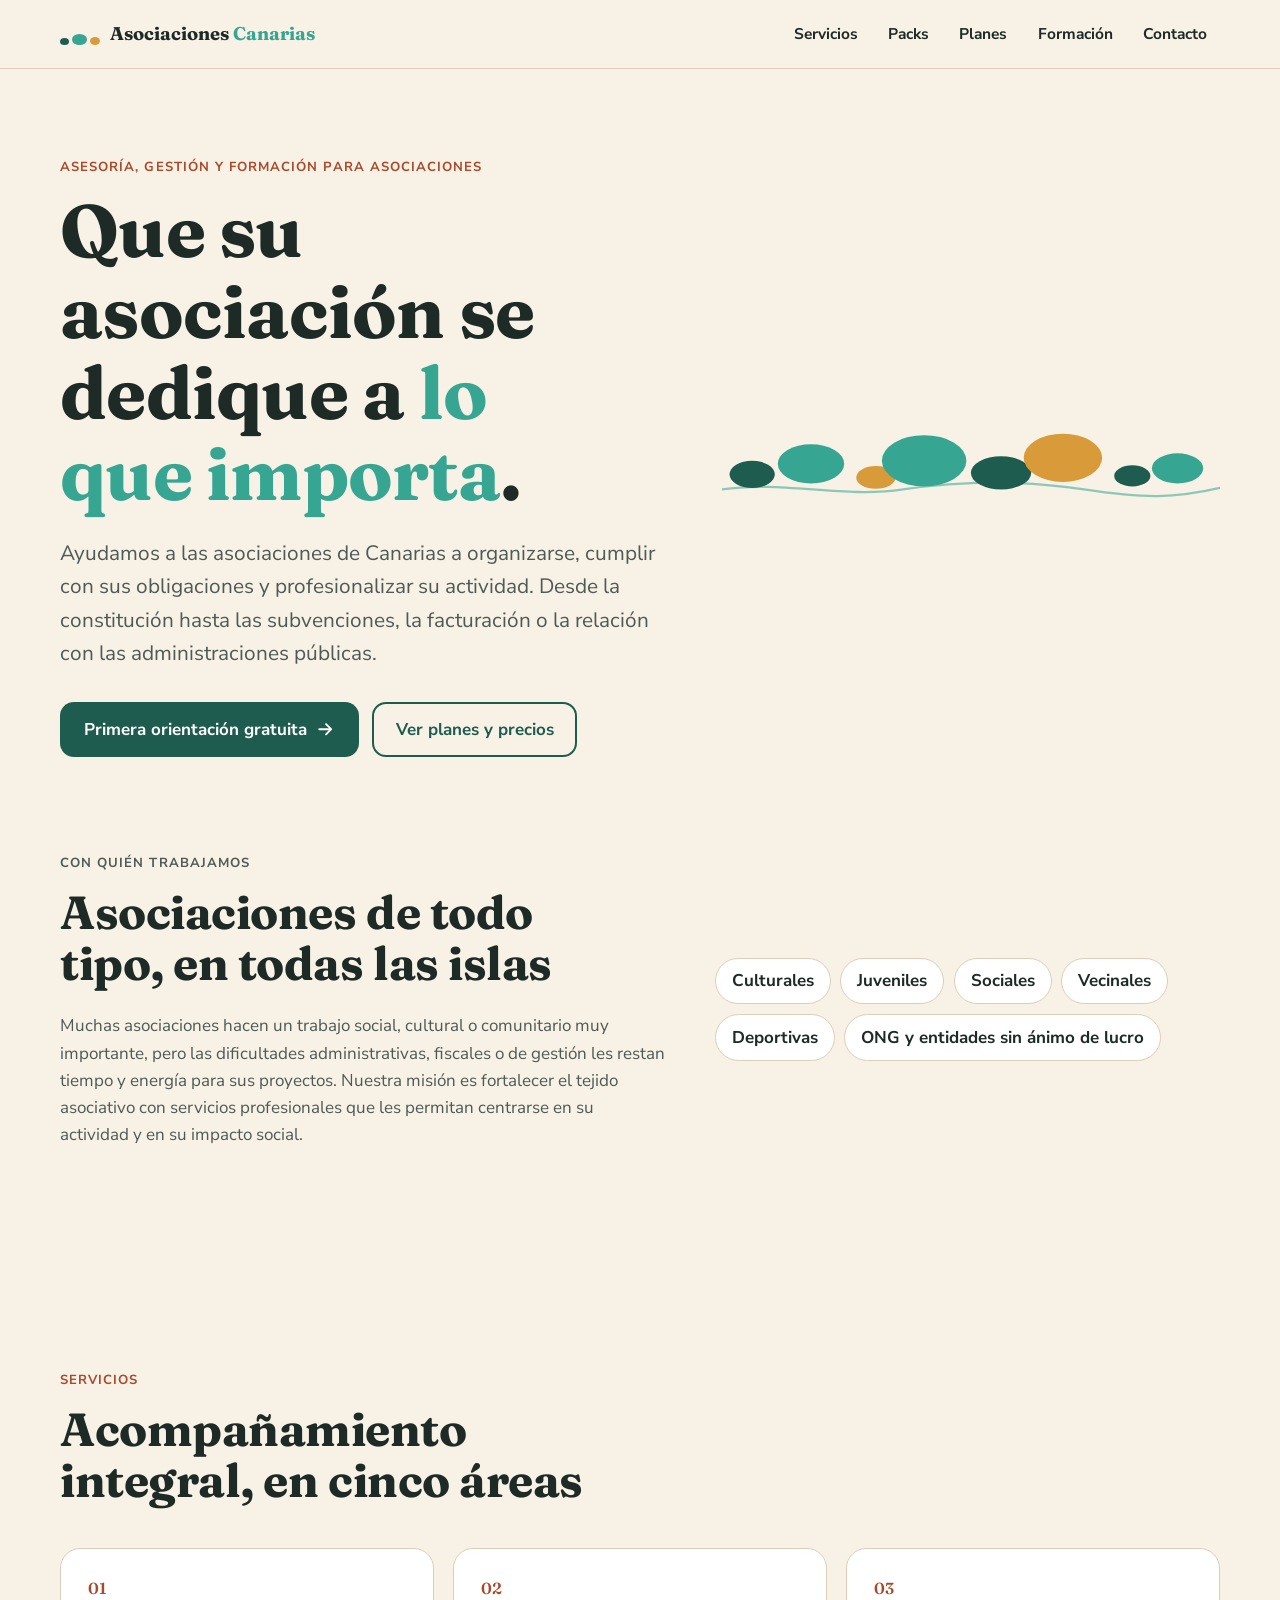
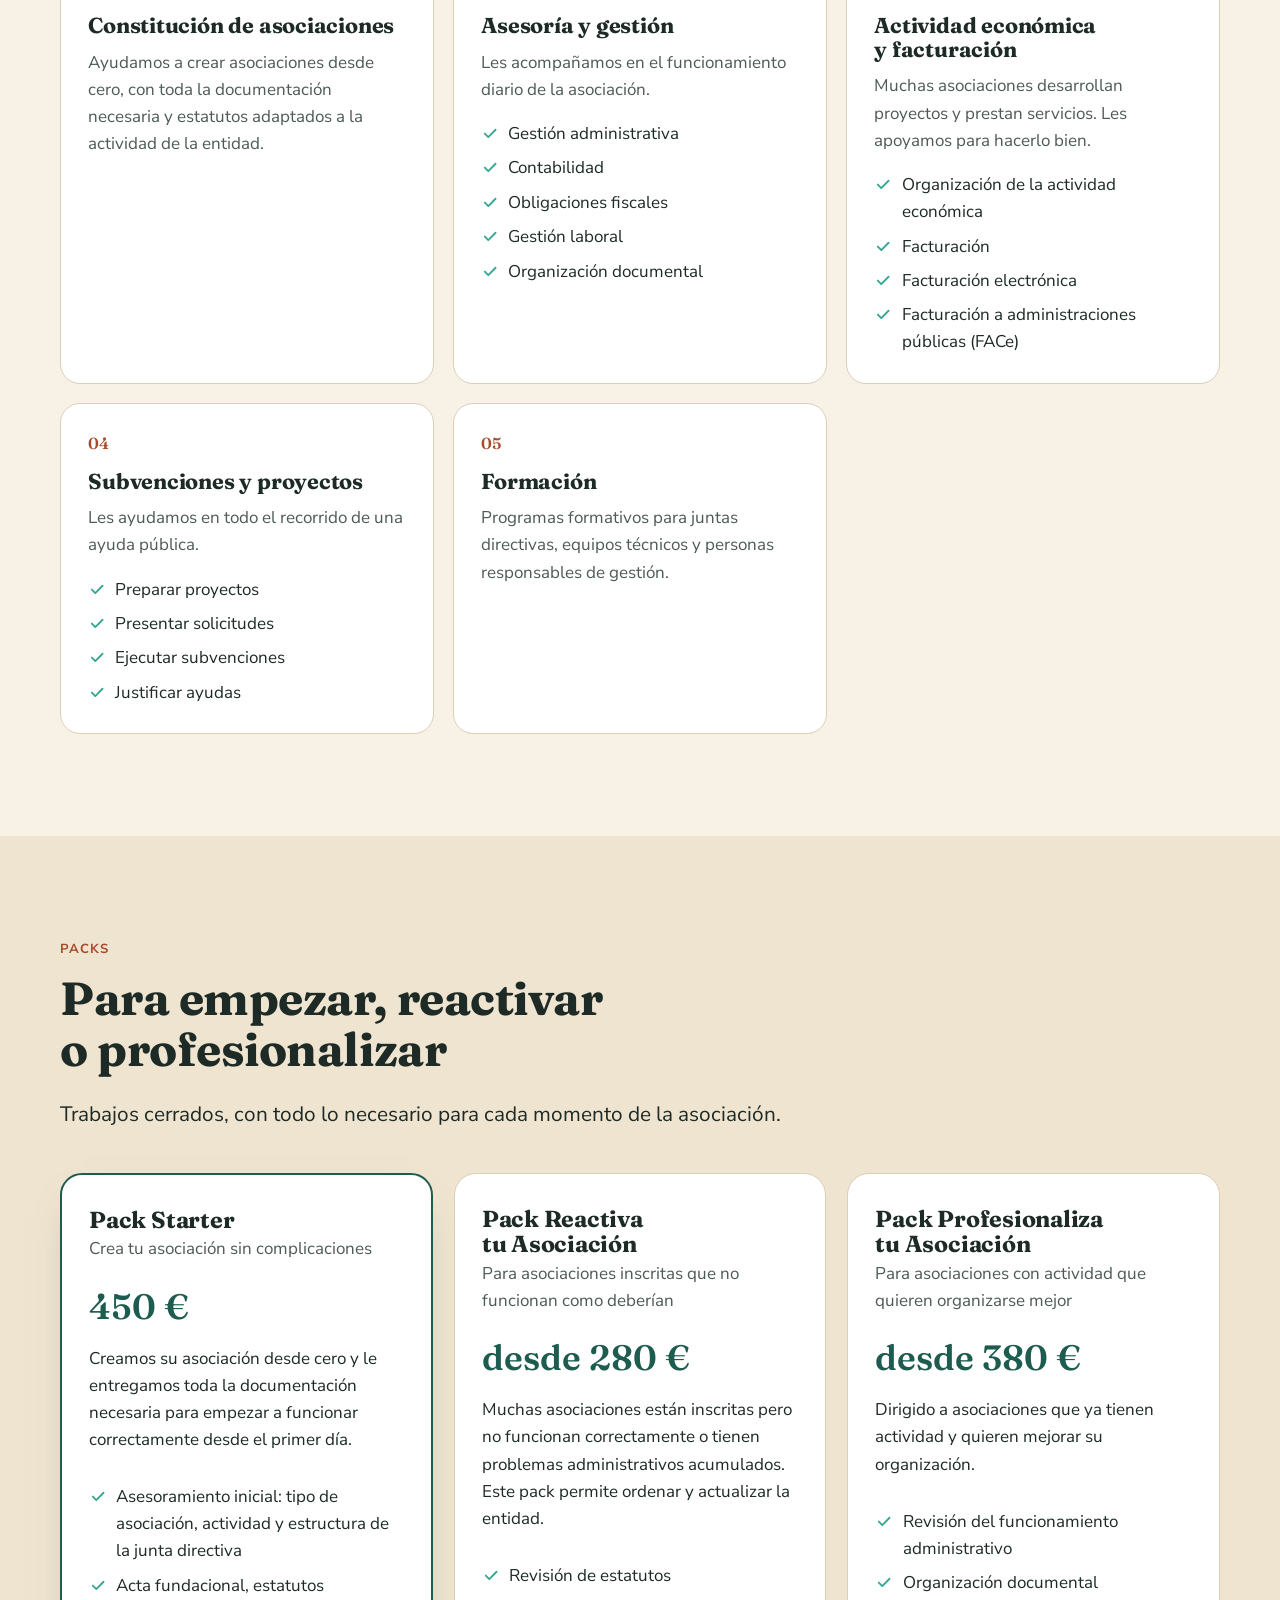
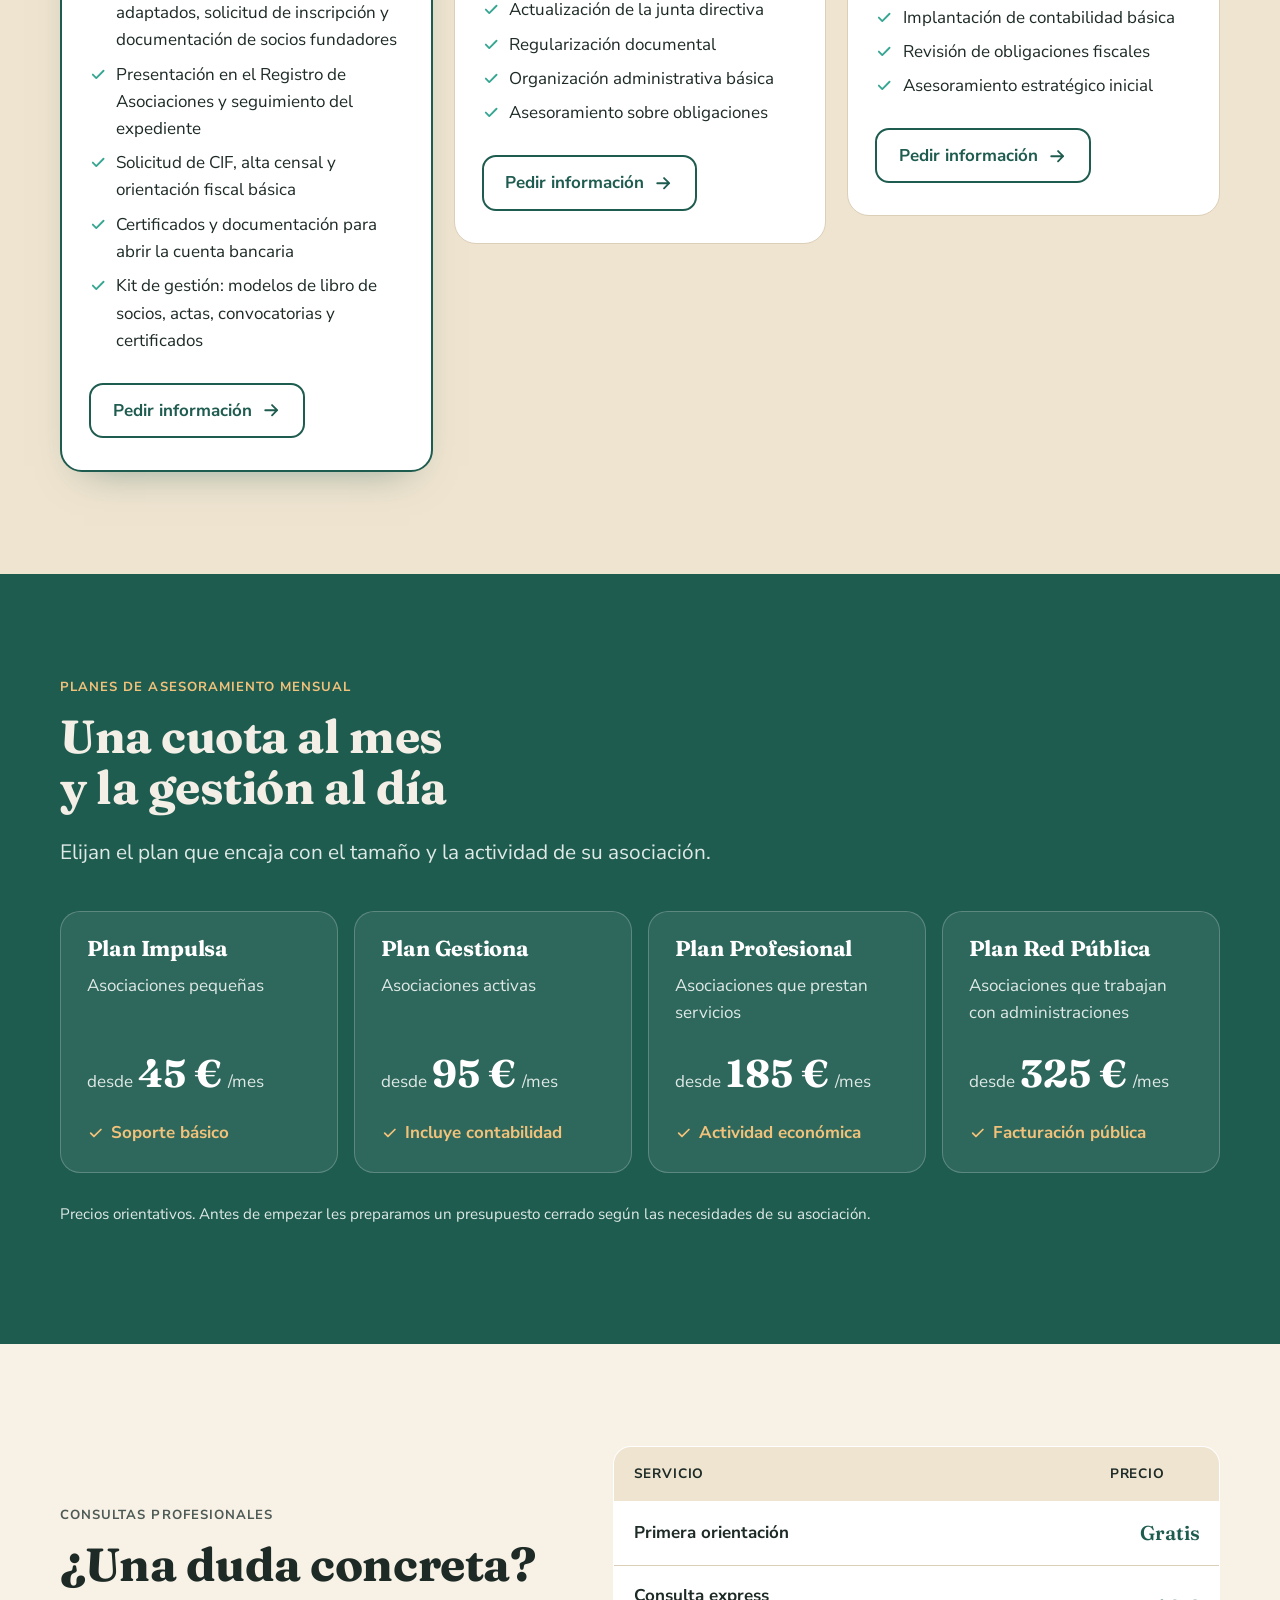
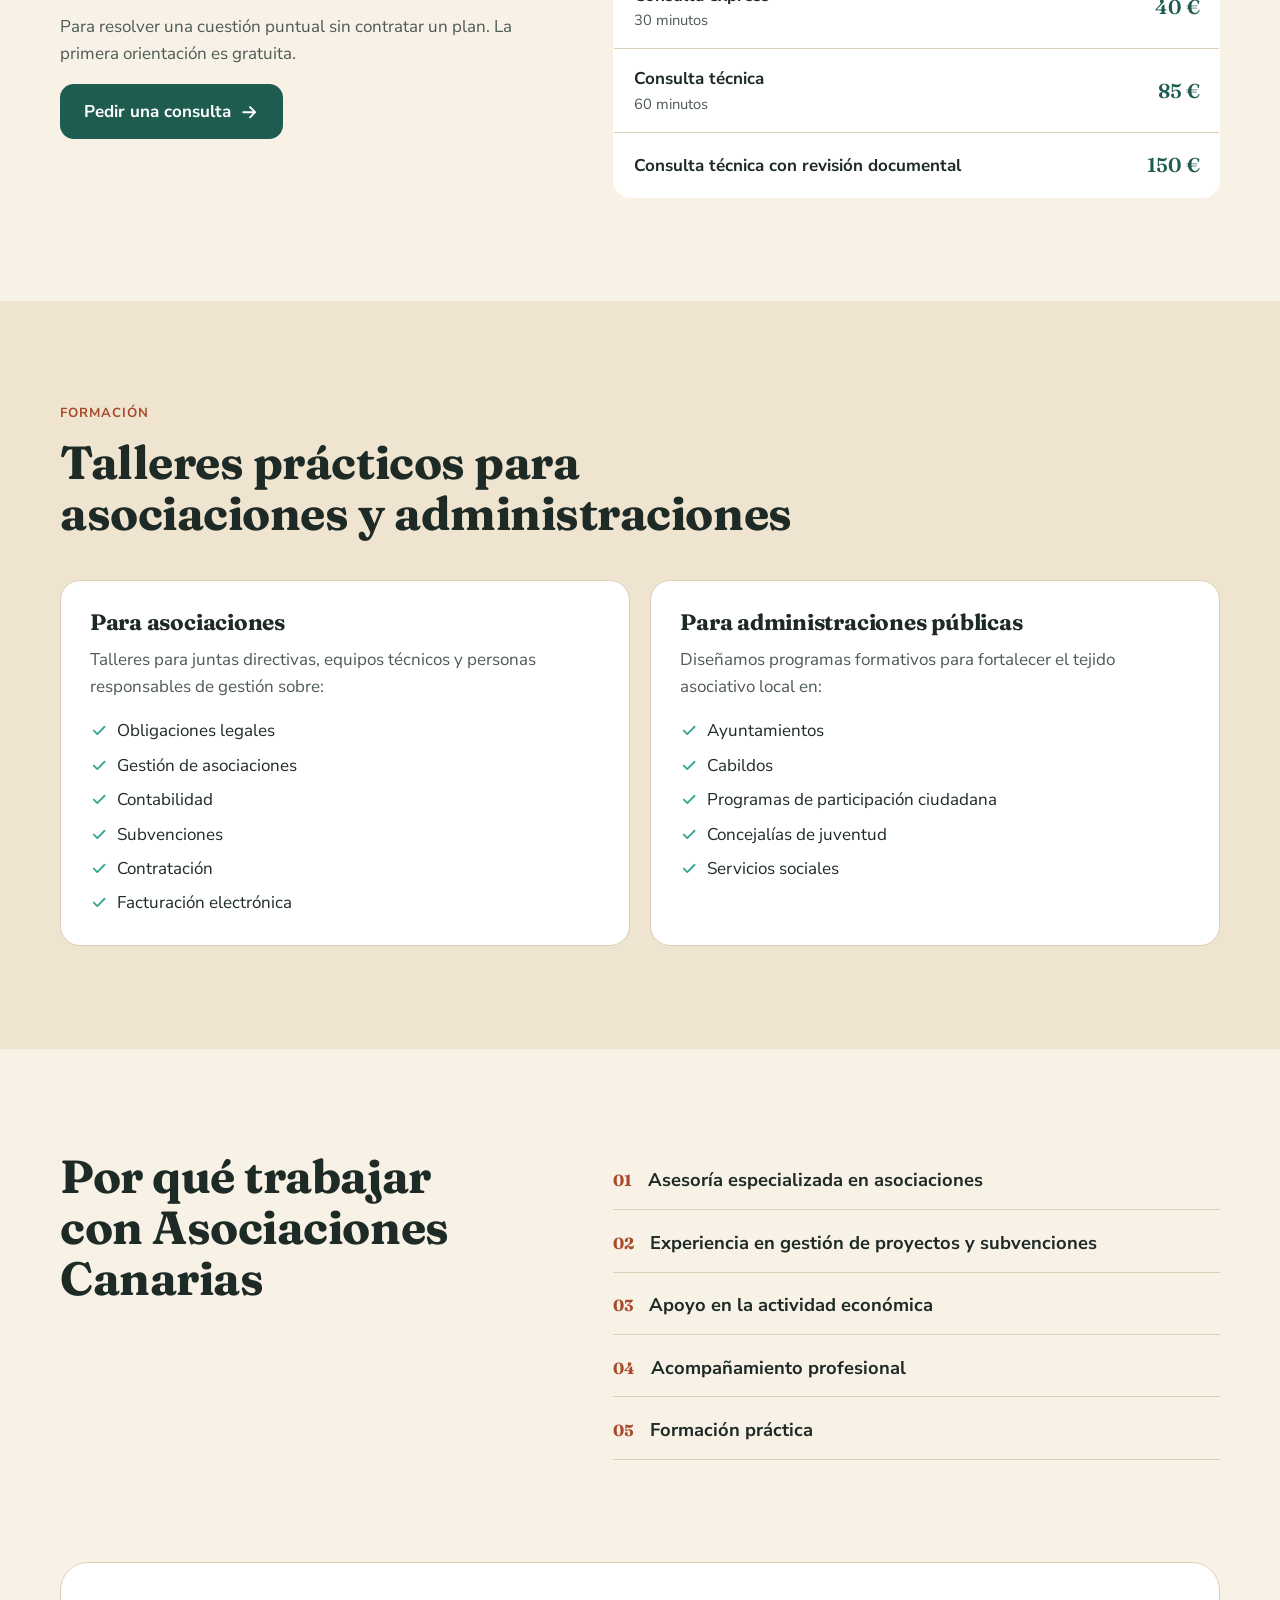
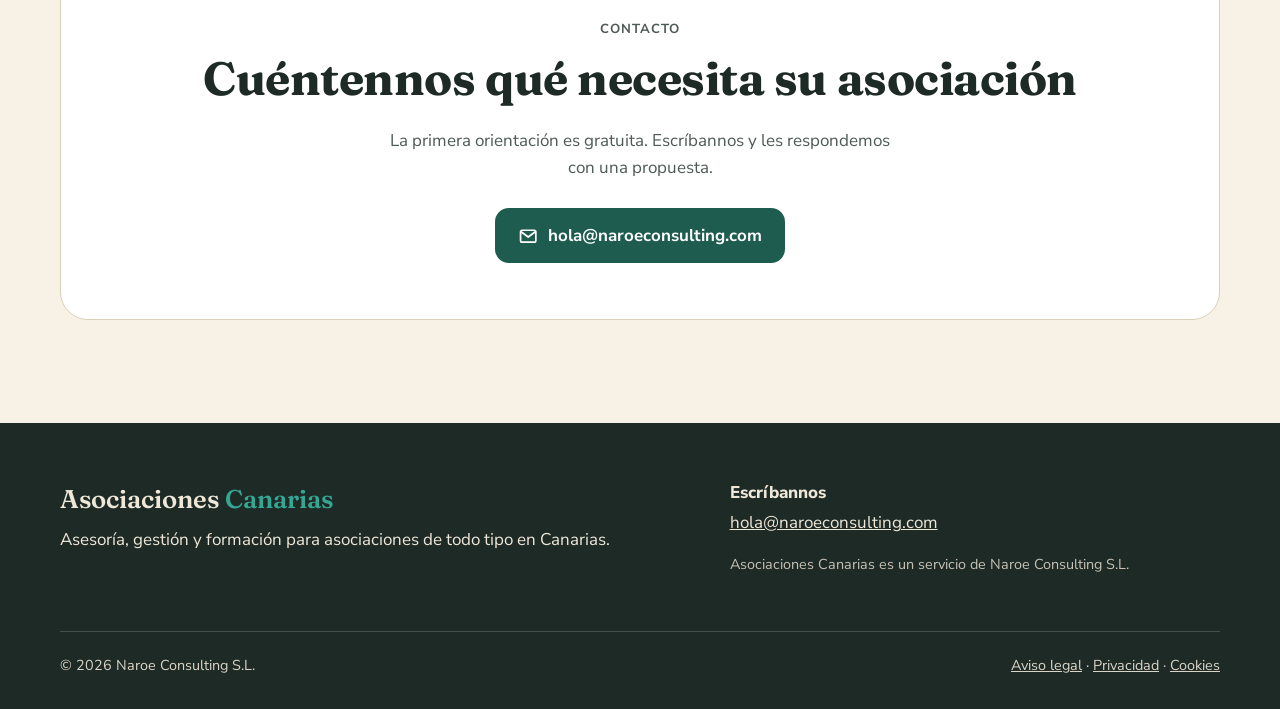
==== index.html @ fe773402 "Web nueva: asociacionescanarias.com Co-Authored-By: Claude Opus 5.5 <noreply@anthropic.com> Claude-S" ====
<!doctype html>
<html lang="es" class="sin-js">
<head>
<meta charset="utf-8">
<meta name="viewport" content="width=device-width, initial-scale=1">
<title>Asociaciones Canarias · Asesoría, gestión y formación para asociaciones</title>
<meta name="description" content="Asesoría, gestión y formación para asociaciones de Canarias: constitución, contabilidad, subvenciones, facturación y planes mensuales. Primera orientación gratuita.">
<link rel="canonical" href="https://asociacionescanarias.com/">
<meta name="theme-color" content="#1f5c50">
<meta property="og:type" content="website">
<meta property="og:site_name" content="Asociaciones Canarias">
<meta property="og:locale" content="es_ES">
<meta property="og:title" content="Asociaciones Canarias · Asesoría, gestión y formación para asociaciones">
<meta property="og:description" content="Asesoría, gestión y formación para asociaciones de Canarias: constitución, contabilidad, subvenciones, facturación y planes mensuales. Primera orientación gratuita.">
<meta property="og:url" content="https://asociacionescanarias.com/">
<meta property="og:image" content="https://asociacionescanarias.com/img/og.png">
<meta name="twitter:card" content="summary_large_image">
<link rel="icon" href="/favicon.svg" type="image/svg+xml">
<link rel="icon" href="/favicon.png" type="image/png">
<link rel="apple-touch-icon" href="/apple-touch-icon.png">
<link rel="manifest" href="/site.webmanifest">
<link rel="preload" href="/fonts/fraunces-latin-700-normal.woff2" as="font" type="font/woff2" crossorigin>
<link rel="preload" href="/fonts/nunito-sans-latin-400-normal.woff2" as="font" type="font/woff2" crossorigin>
<link rel="stylesheet" href="/css/estilos.css">
</head>
<body>
<a class="saltar" href="#contenido">Saltar al contenido</a>
<header class="nav">
  <div class="contenedor nav-fila">
    <a class="marca" href="/" aria-label="Asociaciones Canarias, ir al inicio"><span class="logo-islas" aria-hidden="true"><i></i><i></i><i></i></span><span>Asociaciones <em>Canarias</em></span></a>
    <button class="boton-menu" type="button" aria-controls="menu" aria-expanded="false"><span class="visualmente-oculto">Abrir menú</span><svg viewBox="0 0 24 24" fill="none" stroke="currentColor" stroke-width="2.2" stroke-linecap="round" aria-hidden="true"><path d="M4 7h16M4 12h16M4 17h16"/></svg></button>
    <ul class="menu" id="menu"><li><a href="/#servicios">Servicios</a></li><li><a href="/#packs">Packs</a></li><li><a href="/#planes">Planes</a></li><li><a href="/#formacion">Formación</a></li><li><a href="/#contacto">Contacto</a></li></ul>
  </div>
</header>
<main id="contenido">
<section class="portada">
  <div class="contenedor portada-grid">
    <div class="portada-texto">
      <p class="antetitulo">Asesoría, gestión y formación para asociaciones</p>
      <h1>Que su asociación se dedique a <em>lo que importa</em>.</h1>
      <p class="entradilla">Ayudamos a las asociaciones de Canarias a organizarse, cumplir con sus obligaciones y profesionalizar su actividad. Desde la constitución hasta las subvenciones, la facturación o la relación con las administraciones públicas.</p>
      <div class="botones">
        <a class="boton boton-principal" href="mailto:hola@naroeconsulting.com?subject=Primera%20orientaci%C3%B3n%20gratuita">Primera orientación gratuita <svg viewBox="0 0 24 24" fill="none" stroke="currentColor" stroke-width="2.2" stroke-linecap="round" stroke-linejoin="round" aria-hidden="true"><path d="M5 12h14M13 6l6 6-6 6"/></svg></a>
        <a class="boton boton-linea" href="#planes">Ver planes y precios</a>
      </div>
    </div>
    <div class="portada-arte" aria-hidden="true"><svg class="islas" viewBox="0 0 660 130" aria-hidden="true" focusable="false">
<path class="mar" d="M0 108 C 80 96, 160 120, 240 108 S 400 96, 480 108 S 600 120, 660 106"/>
<g class="tierra"><ellipse cx="40" cy="88" rx="30" ry="18"/><ellipse cx="118" cy="74" rx="44" ry="26"/><ellipse cx="204" cy="92" rx="26" ry="15"/><ellipse cx="268" cy="70" rx="56" ry="34"/><ellipse cx="370" cy="86" rx="40" ry="22"/><ellipse cx="452" cy="66" rx="52" ry="32"/><ellipse cx="544" cy="90" rx="24" ry="14"/><ellipse cx="604" cy="80" rx="34" ry="20"/></g></svg></div>
  </div>
</section>

<section class="seccion seccion-tipos" aria-labelledby="t-tipos">
  <div class="contenedor tipos-grid">
    <div><p class="antetitulo">Con quién trabajamos</p><h2 id="t-tipos">Asociaciones de todo tipo, en todas las islas</h2>
    <p>Muchas asociaciones hacen un trabajo social, cultural o comunitario muy importante, pero las dificultades administrativas, fiscales o de gestión les restan tiempo y energía para sus proyectos. Nuestra misión es fortalecer el tejido asociativo con servicios profesionales que les permitan centrarse en su actividad y en su impacto social.</p></div>
    <ul class="tipos"><li>Culturales</li><li>Juveniles</li><li>Sociales</li><li>Vecinales</li><li>Deportivas</li><li>ONG y entidades sin ánimo de lucro</li></ul>
  </div>
</section>

<section class="seccion" id="servicios" aria-labelledby="t-servicios">
  <div class="contenedor">
    <div class="cabecera-seccion"><p class="antetitulo">Servicios</p><h2 id="t-servicios">Acompañamiento integral, en cinco áreas</h2></div>
    <div class="areas"><article class="area aparece">
      <span class="area-num" aria-hidden="true">01</span>
      <h3>Constitución de asociaciones</h3><p>Ayudamos a crear asociaciones desde cero, con toda la documentación necesaria y estatutos adaptados a la actividad de la entidad.</p>
    </article><article class="area aparece">
      <span class="area-num" aria-hidden="true">02</span>
      <h3>Asesoría y gestión</h3><p>Les acompañamos en el funcionamiento diario de la asociación.</p><ul class="lista-check"><li><svg viewBox="0 0 24 24" fill="none" stroke="currentColor" stroke-width="2.4" stroke-linecap="round" stroke-linejoin="round" aria-hidden="true"><path d="m5 12.5 4.5 4.5L19 7.5"/></svg><span>Gestión administrativa</span></li><li><svg viewBox="0 0 24 24" fill="none" stroke="currentColor" stroke-width="2.4" stroke-linecap="round" stroke-linejoin="round" aria-hidden="true"><path d="m5 12.5 4.5 4.5L19 7.5"/></svg><span>Contabilidad</span></li><li><svg viewBox="0 0 24 24" fill="none" stroke="currentColor" stroke-width="2.4" stroke-linecap="round" stroke-linejoin="round" aria-hidden="true"><path d="m5 12.5 4.5 4.5L19 7.5"/></svg><span>Obligaciones fiscales</span></li><li><svg viewBox="0 0 24 24" fill="none" stroke="currentColor" stroke-width="2.4" stroke-linecap="round" stroke-linejoin="round" aria-hidden="true"><path d="m5 12.5 4.5 4.5L19 7.5"/></svg><span>Gestión laboral</span></li><li><svg viewBox="0 0 24 24" fill="none" stroke="currentColor" stroke-width="2.4" stroke-linecap="round" stroke-linejoin="round" aria-hidden="true"><path d="m5 12.5 4.5 4.5L19 7.5"/></svg><span>Organización documental</span></li></ul>
    </article><article class="area aparece">
      <span class="area-num" aria-hidden="true">03</span>
      <h3>Actividad económica y facturación</h3><p>Muchas asociaciones desarrollan proyectos y prestan servicios. Les apoyamos para hacerlo bien.</p><ul class="lista-check"><li><svg viewBox="0 0 24 24" fill="none" stroke="currentColor" stroke-width="2.4" stroke-linecap="round" stroke-linejoin="round" aria-hidden="true"><path d="m5 12.5 4.5 4.5L19 7.5"/></svg><span>Organización de la actividad económica</span></li><li><svg viewBox="0 0 24 24" fill="none" stroke="currentColor" stroke-width="2.4" stroke-linecap="round" stroke-linejoin="round" aria-hidden="true"><path d="m5 12.5 4.5 4.5L19 7.5"/></svg><span>Facturación</span></li><li><svg viewBox="0 0 24 24" fill="none" stroke="currentColor" stroke-width="2.4" stroke-linecap="round" stroke-linejoin="round" aria-hidden="true"><path d="m5 12.5 4.5 4.5L19 7.5"/></svg><span>Facturación electrónica</span></li><li><svg viewBox="0 0 24 24" fill="none" stroke="currentColor" stroke-width="2.4" stroke-linecap="round" stroke-linejoin="round" aria-hidden="true"><path d="m5 12.5 4.5 4.5L19 7.5"/></svg><span>Facturación a administraciones públicas (FACe)</span></li></ul>
    </article><article class="area aparece">
      <span class="area-num" aria-hidden="true">04</span>
      <h3>Subvenciones y proyectos</h3><p>Les ayudamos en todo el recorrido de una ayuda pública.</p><ul class="lista-check"><li><svg viewBox="0 0 24 24" fill="none" stroke="currentColor" stroke-width="2.4" stroke-linecap="round" stroke-linejoin="round" aria-hidden="true"><path d="m5 12.5 4.5 4.5L19 7.5"/></svg><span>Preparar proyectos</span></li><li><svg viewBox="0 0 24 24" fill="none" stroke="currentColor" stroke-width="2.4" stroke-linecap="round" stroke-linejoin="round" aria-hidden="true"><path d="m5 12.5 4.5 4.5L19 7.5"/></svg><span>Presentar solicitudes</span></li><li><svg viewBox="0 0 24 24" fill="none" stroke="currentColor" stroke-width="2.4" stroke-linecap="round" stroke-linejoin="round" aria-hidden="true"><path d="m5 12.5 4.5 4.5L19 7.5"/></svg><span>Ejecutar subvenciones</span></li><li><svg viewBox="0 0 24 24" fill="none" stroke="currentColor" stroke-width="2.4" stroke-linecap="round" stroke-linejoin="round" aria-hidden="true"><path d="m5 12.5 4.5 4.5L19 7.5"/></svg><span>Justificar ayudas</span></li></ul>
    </article><article class="area aparece">
      <span class="area-num" aria-hidden="true">05</span>
      <h3>Formación</h3><p>Programas formativos para juntas directivas, equipos técnicos y personas responsables de gestión.</p>
    </article></div>
  </div>
</section>

<section class="seccion seccion-arena" id="packs" aria-labelledby="t-packs">
  <div class="contenedor">
    <div class="cabecera-seccion"><p class="antetitulo">Packs</p><h2 id="t-packs">Para empezar, reactivar o profesionalizar</h2>
    <p class="entradilla">Trabajos cerrados, con todo lo necesario para cada momento de la asociación.</p></div>
    <div class="packs"><article class="pack aparece pack-destacado">
      <header><h3>Pack Starter</h3><p class="pack-lema">Crea tu asociación sin complicaciones</p></header>
      <p class="precio">450 €</p>
      <p>Creamos su asociación desde cero y le entregamos toda la documentación necesaria para empezar a funcionar correctamente desde el primer día.</p>
      <ul class="lista-check"><li><svg viewBox="0 0 24 24" fill="none" stroke="currentColor" stroke-width="2.4" stroke-linecap="round" stroke-linejoin="round" aria-hidden="true"><path d="m5 12.5 4.5 4.5L19 7.5"/></svg><span>Asesoramiento inicial: tipo de asociación, actividad y estructura de la junta directiva</span></li><li><svg viewBox="0 0 24 24" fill="none" stroke="currentColor" stroke-width="2.4" stroke-linecap="round" stroke-linejoin="round" aria-hidden="true"><path d="m5 12.5 4.5 4.5L19 7.5"/></svg><span>Acta fundacional, estatutos adaptados, solicitud de inscripción y documentación de socios fundadores</span></li><li><svg viewBox="0 0 24 24" fill="none" stroke="currentColor" stroke-width="2.4" stroke-linecap="round" stroke-linejoin="round" aria-hidden="true"><path d="m5 12.5 4.5 4.5L19 7.5"/></svg><span>Presentación en el Registro de Asociaciones y seguimiento del expediente</span></li><li><svg viewBox="0 0 24 24" fill="none" stroke="currentColor" stroke-width="2.4" stroke-linecap="round" stroke-linejoin="round" aria-hidden="true"><path d="m5 12.5 4.5 4.5L19 7.5"/></svg><span>Solicitud de CIF, alta censal y orientación fiscal básica</span></li><li><svg viewBox="0 0 24 24" fill="none" stroke="currentColor" stroke-width="2.4" stroke-linecap="round" stroke-linejoin="round" aria-hidden="true"><path d="m5 12.5 4.5 4.5L19 7.5"/></svg><span>Certificados y documentación para abrir la cuenta bancaria</span></li><li><svg viewBox="0 0 24 24" fill="none" stroke="currentColor" stroke-width="2.4" stroke-linecap="round" stroke-linejoin="round" aria-hidden="true"><path d="m5 12.5 4.5 4.5L19 7.5"/></svg><span>Kit de gestión: modelos de libro de socios, actas, convocatorias y certificados</span></li></ul>
      <a class="boton boton-linea" href="mailto:hola@naroeconsulting.com?subject=Informaci%C3%B3n%20sobre%20el%20Pack%20Starter">Pedir información <svg viewBox="0 0 24 24" fill="none" stroke="currentColor" stroke-width="2.2" stroke-linecap="round" stroke-linejoin="round" aria-hidden="true"><path d="M5 12h14M13 6l6 6-6 6"/></svg></a>
    </article><article class="pack aparece">
      <header><h3>Pack Reactiva tu Asociación</h3><p class="pack-lema">Para asociaciones inscritas que no funcionan como deberían</p></header>
      <p class="precio">desde 280 €</p>
      <p>Muchas asociaciones están inscritas pero no funcionan correctamente o tienen problemas administrativos acumulados. Este pack permite ordenar y actualizar la entidad.</p>
      <ul class="lista-check"><li><svg viewBox="0 0 24 24" fill="none" stroke="currentColor" stroke-width="2.4" stroke-linecap="round" stroke-linejoin="round" aria-hidden="true"><path d="m5 12.5 4.5 4.5L19 7.5"/></svg><span>Revisión de estatutos</span></li><li><svg viewBox="0 0 24 24" fill="none" stroke="currentColor" stroke-width="2.4" stroke-linecap="round" stroke-linejoin="round" aria-hidden="true"><path d="m5 12.5 4.5 4.5L19 7.5"/></svg><span>Actualización de la junta directiva</span></li><li><svg viewBox="0 0 24 24" fill="none" stroke="currentColor" stroke-width="2.4" stroke-linecap="round" stroke-linejoin="round" aria-hidden="true"><path d="m5 12.5 4.5 4.5L19 7.5"/></svg><span>Regularización documental</span></li><li><svg viewBox="0 0 24 24" fill="none" stroke="currentColor" stroke-width="2.4" stroke-linecap="round" stroke-linejoin="round" aria-hidden="true"><path d="m5 12.5 4.5 4.5L19 7.5"/></svg><span>Organización administrativa básica</span></li><li><svg viewBox="0 0 24 24" fill="none" stroke="currentColor" stroke-width="2.4" stroke-linecap="round" stroke-linejoin="round" aria-hidden="true"><path d="m5 12.5 4.5 4.5L19 7.5"/></svg><span>Asesoramiento sobre obligaciones</span></li></ul>
      <a class="boton boton-linea" href="mailto:hola@naroeconsulting.com?subject=Informaci%C3%B3n%20sobre%20el%20Pack%20Reactiva%20tu%20Asociaci%C3%B3n">Pedir información <svg viewBox="0 0 24 24" fill="none" stroke="currentColor" stroke-width="2.2" stroke-linecap="round" stroke-linejoin="round" aria-hidden="true"><path d="M5 12h14M13 6l6 6-6 6"/></svg></a>
    </article><article class="pack aparece">
      <header><h3>Pack Profesionaliza tu Asociación</h3><p class="pack-lema">Para asociaciones con actividad que quieren organizarse mejor</p></header>
      <p class="precio">desde 380 €</p>
      <p>Dirigido a asociaciones que ya tienen actividad y quieren mejorar su organización.</p>
      <ul class="lista-check"><li><svg viewBox="0 0 24 24" fill="none" stroke="currentColor" stroke-width="2.4" stroke-linecap="round" stroke-linejoin="round" aria-hidden="true"><path d="m5 12.5 4.5 4.5L19 7.5"/></svg><span>Revisión del funcionamiento administrativo</span></li><li><svg viewBox="0 0 24 24" fill="none" stroke="currentColor" stroke-width="2.4" stroke-linecap="round" stroke-linejoin="round" aria-hidden="true"><path d="m5 12.5 4.5 4.5L19 7.5"/></svg><span>Organización documental</span></li><li><svg viewBox="0 0 24 24" fill="none" stroke="currentColor" stroke-width="2.4" stroke-linecap="round" stroke-linejoin="round" aria-hidden="true"><path d="m5 12.5 4.5 4.5L19 7.5"/></svg><span>Implantación de contabilidad básica</span></li><li><svg viewBox="0 0 24 24" fill="none" stroke="currentColor" stroke-width="2.4" stroke-linecap="round" stroke-linejoin="round" aria-hidden="true"><path d="m5 12.5 4.5 4.5L19 7.5"/></svg><span>Revisión de obligaciones fiscales</span></li><li><svg viewBox="0 0 24 24" fill="none" stroke="currentColor" stroke-width="2.4" stroke-linecap="round" stroke-linejoin="round" aria-hidden="true"><path d="m5 12.5 4.5 4.5L19 7.5"/></svg><span>Asesoramiento estratégico inicial</span></li></ul>
      <a class="boton boton-linea" href="mailto:hola@naroeconsulting.com?subject=Informaci%C3%B3n%20sobre%20el%20Pack%20Profesionaliza%20tu%20Asociaci%C3%B3n">Pedir información <svg viewBox="0 0 24 24" fill="none" stroke="currentColor" stroke-width="2.2" stroke-linecap="round" stroke-linejoin="round" aria-hidden="true"><path d="M5 12h14M13 6l6 6-6 6"/></svg></a>
    </article></div>
  </div>
</section>

<section class="seccion seccion-verde" id="planes" aria-labelledby="t-planes">
  <div class="contenedor">
    <div class="cabecera-seccion"><p class="antetitulo">Planes de asesoramiento mensual</p><h2 id="t-planes">Una cuota al mes y la gestión al día</h2>
    <p class="entradilla">Elijan el plan que encaja con el tamaño y la actividad de su asociación.</p></div>
    <ul class="planes"><li class="plan aparece">
      <h3>Plan Impulsa</h3>
      <p class="plan-para">Asociaciones pequeñas</p>
      <p class="plan-precio"><span>desde</span> <strong>45 €</strong><span>/mes</span></p>
      <p class="plan-nota"><svg viewBox="0 0 24 24" fill="none" stroke="currentColor" stroke-width="2.4" stroke-linecap="round" stroke-linejoin="round" aria-hidden="true"><path d="m5 12.5 4.5 4.5L19 7.5"/></svg>Soporte básico</p>
    </li><li class="plan aparece">
      <h3>Plan Gestiona</h3>
      <p class="plan-para">Asociaciones activas</p>
      <p class="plan-precio"><span>desde</span> <strong>95 €</strong><span>/mes</span></p>
      <p class="plan-nota"><svg viewBox="0 0 24 24" fill="none" stroke="currentColor" stroke-width="2.4" stroke-linecap="round" stroke-linejoin="round" aria-hidden="true"><path d="m5 12.5 4.5 4.5L19 7.5"/></svg>Incluye contabilidad</p>
    </li><li class="plan aparece">
      <h3>Plan Profesional</h3>
      <p class="plan-para">Asociaciones que prestan servicios</p>
      <p class="plan-precio"><span>desde</span> <strong>185 €</strong><span>/mes</span></p>
      <p class="plan-nota"><svg viewBox="0 0 24 24" fill="none" stroke="currentColor" stroke-width="2.4" stroke-linecap="round" stroke-linejoin="round" aria-hidden="true"><path d="m5 12.5 4.5 4.5L19 7.5"/></svg>Actividad económica</p>
    </li><li class="plan aparece">
      <h3>Plan Red Pública</h3>
      <p class="plan-para">Asociaciones que trabajan con administraciones</p>
      <p class="plan-precio"><span>desde</span> <strong>325 €</strong><span>/mes</span></p>
      <p class="plan-nota"><svg viewBox="0 0 24 24" fill="none" stroke="currentColor" stroke-width="2.4" stroke-linecap="round" stroke-linejoin="round" aria-hidden="true"><path d="m5 12.5 4.5 4.5L19 7.5"/></svg>Facturación pública</p>
    </li></ul>
    <p class="nota-precios">Precios orientativos. Antes de empezar les preparamos un presupuesto cerrado según las necesidades de su asociación.</p>
  </div>
</section>

<section class="seccion" id="consultas" aria-labelledby="t-consultas">
  <div class="contenedor consultas-grid">
    <div><p class="antetitulo">Consultas profesionales</p><h2 id="t-consultas">¿Una duda concreta?</h2>
    <p>Para resolver una cuestión puntual sin contratar un plan. La primera orientación es gratuita.</p>
    <a class="boton boton-principal" href="mailto:hola@naroeconsulting.com?subject=Consulta%20profesional">Pedir una consulta <svg viewBox="0 0 24 24" fill="none" stroke="currentColor" stroke-width="2.2" stroke-linecap="round" stroke-linejoin="round" aria-hidden="true"><path d="M5 12h14M13 6l6 6-6 6"/></svg></a></div>
    <table class="tabla-precios"><caption class="visualmente-oculto">Precios de las consultas</caption>
    <thead><tr><th scope="col">Servicio</th><th scope="col">Precio</th></tr></thead><tbody><tr><th scope="row">Primera orientación</th>
      <td>Gratis</td></tr><tr><th scope="row">Consulta express<span>30 minutos</span></th>
      <td>40 €</td></tr><tr><th scope="row">Consulta técnica<span>60 minutos</span></th>
      <td>85 €</td></tr><tr><th scope="row">Consulta técnica con revisión documental</th>
      <td>150 €</td></tr></tbody></table>
  </div>
</section>

<section class="seccion seccion-arena" id="formacion" aria-labelledby="t-formacion">
  <div class="contenedor">
    <div class="cabecera-seccion"><p class="antetitulo">Formación</p><h2 id="t-formacion">Talleres prácticos para asociaciones y administraciones</h2></div>
    <div class="formacion-grid">
      <article class="aparece"><h3>Para asociaciones</h3><p>Talleres para juntas directivas, equipos técnicos y personas responsables de gestión sobre:</p><ul class="lista-check"><li><svg viewBox="0 0 24 24" fill="none" stroke="currentColor" stroke-width="2.4" stroke-linecap="round" stroke-linejoin="round" aria-hidden="true"><path d="m5 12.5 4.5 4.5L19 7.5"/></svg><span>Obligaciones legales</span></li><li><svg viewBox="0 0 24 24" fill="none" stroke="currentColor" stroke-width="2.4" stroke-linecap="round" stroke-linejoin="round" aria-hidden="true"><path d="m5 12.5 4.5 4.5L19 7.5"/></svg><span>Gestión de asociaciones</span></li><li><svg viewBox="0 0 24 24" fill="none" stroke="currentColor" stroke-width="2.4" stroke-linecap="round" stroke-linejoin="round" aria-hidden="true"><path d="m5 12.5 4.5 4.5L19 7.5"/></svg><span>Contabilidad</span></li><li><svg viewBox="0 0 24 24" fill="none" stroke="currentColor" stroke-width="2.4" stroke-linecap="round" stroke-linejoin="round" aria-hidden="true"><path d="m5 12.5 4.5 4.5L19 7.5"/></svg><span>Subvenciones</span></li><li><svg viewBox="0 0 24 24" fill="none" stroke="currentColor" stroke-width="2.4" stroke-linecap="round" stroke-linejoin="round" aria-hidden="true"><path d="m5 12.5 4.5 4.5L19 7.5"/></svg><span>Contratación</span></li><li><svg viewBox="0 0 24 24" fill="none" stroke="currentColor" stroke-width="2.4" stroke-linecap="round" stroke-linejoin="round" aria-hidden="true"><path d="m5 12.5 4.5 4.5L19 7.5"/></svg><span>Facturación electrónica</span></li></ul></article>
      <article class="aparece"><h3>Para administraciones públicas</h3><p>Diseñamos programas formativos para fortalecer el tejido asociativo local en:</p><ul class="lista-check"><li><svg viewBox="0 0 24 24" fill="none" stroke="currentColor" stroke-width="2.4" stroke-linecap="round" stroke-linejoin="round" aria-hidden="true"><path d="m5 12.5 4.5 4.5L19 7.5"/></svg><span>Ayuntamientos</span></li><li><svg viewBox="0 0 24 24" fill="none" stroke="currentColor" stroke-width="2.4" stroke-linecap="round" stroke-linejoin="round" aria-hidden="true"><path d="m5 12.5 4.5 4.5L19 7.5"/></svg><span>Cabildos</span></li><li><svg viewBox="0 0 24 24" fill="none" stroke="currentColor" stroke-width="2.4" stroke-linecap="round" stroke-linejoin="round" aria-hidden="true"><path d="m5 12.5 4.5 4.5L19 7.5"/></svg><span>Programas de participación ciudadana</span></li><li><svg viewBox="0 0 24 24" fill="none" stroke="currentColor" stroke-width="2.4" stroke-linecap="round" stroke-linejoin="round" aria-hidden="true"><path d="m5 12.5 4.5 4.5L19 7.5"/></svg><span>Concejalías de juventud</span></li><li><svg viewBox="0 0 24 24" fill="none" stroke="currentColor" stroke-width="2.4" stroke-linecap="round" stroke-linejoin="round" aria-hidden="true"><path d="m5 12.5 4.5 4.5L19 7.5"/></svg><span>Servicios sociales</span></li></ul></article>
    </div>
  </div>
</section>

<section class="seccion" aria-labelledby="t-porque">
  <div class="contenedor porque">
    <h2 id="t-porque">Por qué trabajar con Asociaciones Canarias</h2>
    <ol><li>Asesoría especializada en asociaciones</li><li>Experiencia en gestión de proyectos y subvenciones</li><li>Apoyo en la actividad económica</li><li>Acompañamiento profesional</li><li>Formación práctica</li></ol>
  </div>
</section>

<section class="seccion contacto" id="contacto" aria-labelledby="t-contacto">
  <div class="contenedor contacto-caja aparece">
    <p class="antetitulo">Contacto</p>
    <h2 id="t-contacto">Cuéntennos qué necesita su asociación</h2>
    <p>La primera orientación es gratuita. Escríbannos y les respondemos con una propuesta.</p>
    <a class="boton boton-principal" href="mailto:hola@naroeconsulting.com?subject=Asociaciones%20Canarias%3A%20primera%20orientaci%C3%B3n"><svg viewBox="0 0 24 24" fill="none" stroke="currentColor" stroke-width="2" stroke-linecap="round" stroke-linejoin="round" aria-hidden="true"><rect x="3" y="5" width="18" height="14" rx="2"/><path d="m4 7 8 6 8-6"/></svg> hola@naroeconsulting.com</a>
  </div>
</section>
</main>
<footer class="pie">
  <div class="contenedor">
    <div class="pie-arriba">
      <div><p class="pie-titulo">Asociaciones <em>Canarias</em></p>
      <p>Asesoría, gestión y formación para asociaciones de todo tipo en Canarias.</p></div>
      <div><p class="pie-titulo-chico">Escríbannos</p><p><a href="mailto:hola@naroeconsulting.com">hola@naroeconsulting.com</a></p>
      <p class="pie-nota">Asociaciones Canarias es un servicio de Naroe Consulting S.L.</p></div>
    </div>
    <div class="pie-base">
      <span>© <span id="anio">2026</span> Naroe Consulting S.L.</span>
      <span><a href="/aviso-legal">Aviso legal</a> · <a href="/privacidad">Privacidad</a> · <a href="/cookies">Cookies</a></span>
    </div>
  </div>
</footer>
<script src="/js/main.js" defer></script>
<script type="application/ld+json">{"@context": "https://schema.org", "@type": "ProfessionalService", "name": "Asociaciones Canarias", "description": "Asesoría, gestión y formación para asociaciones en Canarias.", "url": "https://asociacionescanarias.com/", "email": "hola@naroeconsulting.com", "areaServed": "Canarias", "parentOrganization": {"@type": "Organization", "name": "Naroe Consulting S.L.", "url": "https://naroeconsulting.com"}}</script>
</body>
</html>
---- css/estilos.css ----
/* ---- Base común (no tocar aquí los colores: van en tema.css) ---- */
*,*::before,*::after{box-sizing:border-box}
html{-webkit-text-size-adjust:100%;scroll-behavior:smooth}
@media (prefers-reduced-motion:reduce){html{scroll-behavior:auto}*,*::before,*::after{animation:none!important;transition:none!important}}
body{margin:0;background:var(--fondo);color:var(--tinta);font-family:var(--letra);font-size:1.0625rem;line-height:1.6;text-rendering:optimizeLegibility;-webkit-font-smoothing:antialiased}
img,svg{display:block;max-width:100%}
a{color:var(--enlace)}
a:hover{text-decoration-thickness:2px}
h1,h2,h3{font-family:var(--letra-titulo);line-height:1.1;margin:0 0 .5em;text-wrap:balance}
p{margin:0 0 1em}
:focus-visible{outline:3px solid var(--foco);outline-offset:3px;border-radius:4px}
.contenedor{width:min(100% - 2rem,1160px);margin-inline:auto}
.estrecho{width:min(100% - 2rem,760px)}
.visualmente-oculto{position:absolute!important;width:1px;height:1px;overflow:hidden;clip:rect(0 0 0 0);white-space:nowrap}
.saltar{position:absolute;left:1rem;top:-4rem;z-index:100;background:var(--tinta);color:var(--fondo);padding:.6rem 1rem;border-radius:6px}
.saltar:focus{top:1rem}
.seccion{padding:clamp(3.5rem,8vw,6.5rem) 0}
.antetitulo{font-size:.82rem;font-weight:700;letter-spacing:.08em;text-transform:uppercase;margin:0 0 .8rem}
.entradilla{font-size:clamp(1.1rem,2vw,1.3rem);max-width:62ch}
.boton{display:inline-flex;align-items:center;gap:.55rem;min-height:48px;padding:.75rem 1.35rem;border-radius:var(--radio-boton,999px);font-weight:700;text-decoration:none;border:2px solid transparent;cursor:pointer;transition:transform .15s,background-color .15s,color .15s}
.boton svg{width:1.2em;height:1.2em}
.boton:hover{transform:translateY(-1px)}
.botones{display:flex;flex-wrap:wrap;gap:.8rem}
/* Navegación */
.nav{position:sticky;top:0;z-index:50;background:var(--nav-fondo);backdrop-filter:saturate(1.4) blur(10px);border-bottom:1px solid var(--linea)}
.nav-fila{display:flex;align-items:center;justify-content:space-between;gap:1rem;min-height:68px}
.marca{display:flex;align-items:center;gap:.6rem;text-decoration:none;color:inherit;font-weight:800}
.menu{display:flex;gap:.3rem;list-style:none;margin:0;padding:0}
.menu a{display:block;padding:.55rem .8rem;border-radius:8px;color:var(--tinta);text-decoration:none;font-weight:600;font-size:.97rem}
.menu a:hover,.menu a[aria-current=page]{background:var(--menu-activo)}
.boton-menu{display:none;background:none;border:0;color:var(--tinta);width:48px;height:48px;padding:10px;cursor:pointer}
@media (max-width:820px){
  .boton-menu{display:block}
  .menu{position:absolute;inset:100% 0 auto 0;flex-direction:column;background:var(--fondo);border-bottom:1px solid var(--linea);padding:.6rem 1rem 1rem;display:none}
  .menu.abierto{display:flex}
  .sin-js .menu{display:flex;position:static;flex-direction:row;flex-wrap:wrap}
  .menu a{padding:.8rem}
}
/* Aparición */
.aparece{opacity:1}
html:not(.sin-js) .aparece{opacity:0;transform:translateY(14px);transition:opacity .6s ease,transform .6s ease}
html:not(.sin-js) .aparece.visible{opacity:1;transform:none}
@media (prefers-reduced-motion:reduce){html:not(.sin-js) .aparece{opacity:1;transform:none}}
/* Pie */
.pie{padding:3.5rem 0 2rem;background:var(--pie-fondo);color:var(--pie-tinta)}
.pie a{color:inherit}
.pie-base{display:flex;flex-wrap:wrap;justify-content:space-between;gap:.6rem 1.5rem;margin-top:2.5rem;padding-top:1.4rem;border-top:1px solid color-mix(in srgb,currentColor 22%,transparent);font-size:.9rem;opacity:.9}
/* Legales y error */
.legal h1{font-size:clamp(2rem,4vw,2.8rem)}
.legal h2{font-size:1.3rem;margin-top:2rem}
.tabla-legal{border-collapse:collapse;margin:1rem 0 1.5rem;width:100%}
.tabla-legal th,.tabla-legal td{text-align:left;padding:.55rem .8rem;border-bottom:1px solid var(--linea);vertical-align:top}
.tabla-legal th{width:8rem;font-weight:700}
.error{text-align:center;min-height:55vh;display:grid;place-items:center}
.error h1{font-size:clamp(2rem,5vw,3.2rem)}

/* ---- Asociaciones Canarias: arena, verde laurisilva y ocre ---- */
@font-face{font-family:"Fraunces";font-weight:600;font-display:swap;src:url(/fonts/fraunces-latin-600-normal.woff2) format("woff2")}
@font-face{font-family:"Fraunces";font-weight:700;font-display:swap;src:url(/fonts/fraunces-latin-700-normal.woff2) format("woff2")}
@font-face{font-family:"Nunito Sans";font-weight:400;font-display:swap;src:url(/fonts/nunito-sans-latin-400-normal.woff2) format("woff2")}
@font-face{font-family:"Nunito Sans";font-weight:700;font-display:swap;src:url(/fonts/nunito-sans-latin-700-normal.woff2) format("woff2")}
@font-face{font-family:"Nunito Sans";font-weight:800;font-display:swap;src:url(/fonts/nunito-sans-latin-800-normal.woff2) format("woff2")}
:root{
  --arena:#f7f1e6;--arena-2:#efe4d0;--tinta:#1d2a26;--suave:#4d5a55;--verde:#1f5c50;--verde-claro:#36a693;--ocre:#d99a3a;--terracota:#a8492a;
  --fondo:var(--arena);--enlace:var(--verde);--foco:var(--terracota);--linea:#dccfb8;
  --letra:"Nunito Sans",system-ui,sans-serif;--letra-titulo:"Fraunces",Georgia,serif;
  --nav-fondo:color-mix(in srgb,var(--arena) 88%,transparent);--menu-activo:var(--arena-2);
  --pie-fondo:var(--tinta);--pie-tinta:#efe7d8;--radio-boton:14px
}
h1,h2,h3{font-weight:700;letter-spacing:-.01em}
h1 em,h2 em,.marca em,.pie-titulo em{font-style:normal;color:var(--verde-claro)}
.antetitulo{color:var(--terracota)}
.marca{font-family:var(--letra-titulo);font-size:1.15rem;font-weight:700}
.logo-islas{display:flex;align-items:flex-end;gap:3px;height:22px}
.logo-islas i{display:block;border-radius:50%;background:var(--verde)}
.logo-islas i:nth-child(1){width:9px;height:7px}.logo-islas i:nth-child(2){width:15px;height:11px;background:var(--verde-claro)}.logo-islas i:nth-child(3){width:10px;height:8px;background:var(--ocre)}
.boton-principal{background:var(--verde);color:#fff}
.boton-principal:hover{background:#174a40}
.boton-linea{border-color:var(--verde);color:var(--verde);background:transparent}
.boton-linea:hover{background:var(--verde);color:#fff}
.cabecera-seccion{max-width:760px;margin-bottom:2.6rem}
.cabecera-seccion h2,.tipos-grid h2,.consultas-grid h2,.porque h2,.contacto h2{font-size:clamp(1.9rem,4vw,2.9rem)}

/* Portada */
.portada{padding:clamp(3rem,7vw,5.5rem) 0 clamp(2.5rem,5vw,4rem);overflow:hidden}
.portada-grid{display:grid;grid-template-columns:1.25fr 1fr;gap:2.5rem;align-items:center}
.portada h1{font-size:clamp(2.5rem,6.2vw,4.6rem);margin-bottom:1.4rem}
.portada .entradilla{color:var(--suave);margin-bottom:2rem}
.islas{width:100%;height:auto}
.islas .mar{fill:none;stroke:var(--verde-claro);stroke-width:3;stroke-linecap:round;opacity:.55}
.islas .tierra ellipse{fill:var(--verde)}
.islas .tierra ellipse:nth-child(2n){fill:var(--verde-claro)}
.islas .tierra ellipse:nth-child(3n){fill:var(--ocre)}
@media (max-width:860px){.portada-grid{grid-template-columns:1fr}.portada-arte{order:-1;max-width:420px}}

/* Tipos */
.seccion-tipos{padding-top:2rem}
.tipos-grid{display:grid;grid-template-columns:1.2fr 1fr;gap:3rem;align-items:center}
.tipos-grid p{color:var(--suave)}
.tipos{display:flex;flex-wrap:wrap;gap:.6rem;list-style:none;margin:0;padding:0}
.tipos li{padding:.55rem 1rem;border-radius:999px;background:#fff;border:1px solid var(--linea);font-weight:700}
@media (max-width:860px){.tipos-grid{grid-template-columns:1fr;gap:1.5rem}}

/* Áreas */
.areas{display:grid;grid-template-columns:repeat(auto-fit,minmax(min(100%,300px),1fr));gap:1.2rem}
.area{background:#fff;border:1px solid var(--linea);border-radius:20px;padding:1.7rem}
.area-num{display:block;font-family:var(--letra-titulo);font-size:1rem;color:var(--terracota);margin-bottom:.8rem}
.area h3{font-size:1.35rem}
.area p{color:var(--suave)}
.lista-check{list-style:none;margin:0;padding:0;display:grid;gap:.45rem}
.lista-check li{display:flex;gap:.55rem;align-items:flex-start}
.lista-check svg{flex:none;width:1.15rem;height:1.15rem;margin-top:.25rem;color:var(--verde-claro)}

/* Packs */
.seccion-arena{background:var(--arena-2)}
.packs{display:grid;grid-template-columns:repeat(auto-fit,minmax(min(100%,310px),1fr));gap:1.3rem;align-items:start}
.pack{background:#fff;border-radius:22px;padding:2rem 1.7rem;border:1px solid var(--linea);display:flex;flex-direction:column;gap:.4rem}
.pack-destacado{border:2px solid var(--verde);box-shadow:0 18px 40px -24px rgba(31,92,80,.55)}
.pack h3{font-size:1.45rem;margin:0}
.pack-lema{color:var(--suave);margin:.2rem 0 0}
.precio{font-family:var(--letra-titulo);font-size:2.2rem;color:var(--verde);margin:.6rem 0 .2rem}
.pack .lista-check{margin:.4rem 0 1.4rem}
.pack .boton{align-self:flex-start;margin-top:auto}

/* Planes */
.seccion-verde{background:var(--verde);color:#f3efe6}
.seccion-verde .antetitulo{color:#f2c27a}
.seccion-verde .entradilla{color:#dfe9e5}
.planes{list-style:none;margin:0;padding:0;display:grid;grid-template-columns:repeat(auto-fit,minmax(min(100%,230px),1fr));gap:1rem}
.plan{background:rgba(255,255,255,.07);border:1px solid rgba(255,255,255,.22);border-radius:20px;padding:1.6rem}
.plan h3{font-size:1.35rem;color:#fff}
.plan-para{color:#dfe9e5;min-height:3.2em}
.plan-precio{display:flex;align-items:baseline;gap:.35rem;margin:.4rem 0 .9rem}
.plan-precio strong{font-family:var(--letra-titulo);font-size:2.4rem;color:#fff}
.plan-precio span{color:#dfe9e5}
.plan-nota{display:flex;gap:.45rem;align-items:center;margin:0;font-weight:700;color:#f2c27a}
.plan-nota svg{width:1.1rem;height:1.1rem}
.nota-precios{margin-top:1.8rem;color:#dfe9e5;font-size:.95rem}

/* Consultas */
.consultas-grid{display:grid;grid-template-columns:1fr 1.2fr;gap:3rem;align-items:center}
.consultas-grid p{color:var(--suave)}
.tabla-precios{width:100%;border-collapse:collapse;background:#fff;border-radius:18px;overflow:hidden;border:1px solid var(--linea)}
.tabla-precios th,.tabla-precios td{padding:1rem 1.2rem;text-align:left;border-bottom:1px solid var(--linea)}
.tabla-precios thead th{background:var(--arena-2);font-size:.85rem;text-transform:uppercase;letter-spacing:.06em}
.tabla-precios tbody th span{display:block;font-weight:400;color:var(--suave);font-size:.92rem}
.tabla-precios td{text-align:right;font-family:var(--letra-titulo);font-size:1.25rem;color:var(--verde);white-space:nowrap}
.tabla-precios tr:last-child th,.tabla-precios tr:last-child td{border-bottom:0}
@media (max-width:860px){.consultas-grid{grid-template-columns:1fr;gap:1.8rem}}

/* Formación */
.formacion-grid{display:grid;grid-template-columns:1fr 1fr;gap:1.3rem}
.formacion-grid article{background:#fff;border-radius:20px;padding:1.8rem;border:1px solid var(--linea)}
.formacion-grid h3{font-size:1.4rem}
.formacion-grid p{color:var(--suave)}
@media (max-width:760px){.formacion-grid{grid-template-columns:1fr}}

/* Por qué */
.porque{display:grid;grid-template-columns:1fr 1.2fr;gap:3rem;align-items:start}
.porque ol{margin:0;padding:0;list-style:none;counter-reset:p;display:grid;gap:.2rem}
.porque li{counter-increment:p;display:flex;gap:1rem;align-items:baseline;padding:.9rem 0;border-bottom:1px solid var(--linea);font-size:1.15rem;font-weight:700}
.porque li::before{content:counter(p,decimal-leading-zero);font-family:var(--letra-titulo);color:var(--terracota);font-size:1rem}
@media (max-width:760px){.porque{grid-template-columns:1fr;gap:1rem}}

/* Contacto */
.contacto{padding-top:0}
.contacto-caja{background:#fff;border:1px solid var(--linea);border-radius:28px;padding:clamp(2rem,5vw,3.5rem);text-align:center}
.contacto-caja p{color:var(--suave);max-width:52ch;margin-inline:auto}
.contacto-caja .boton{margin-top:.6rem;word-break:break-all}

/* Pie */
.pie-arriba{display:grid;grid-template-columns:1.3fr 1fr;gap:2rem}
.pie-titulo{font-family:var(--letra-titulo);font-size:1.6rem;margin-bottom:.4rem}
.pie-titulo-chico{font-weight:800;margin-bottom:.2rem}
.pie-nota{font-size:.9rem;opacity:.8}
@media (max-width:700px){.pie-arriba{grid-template-columns:1fr}}
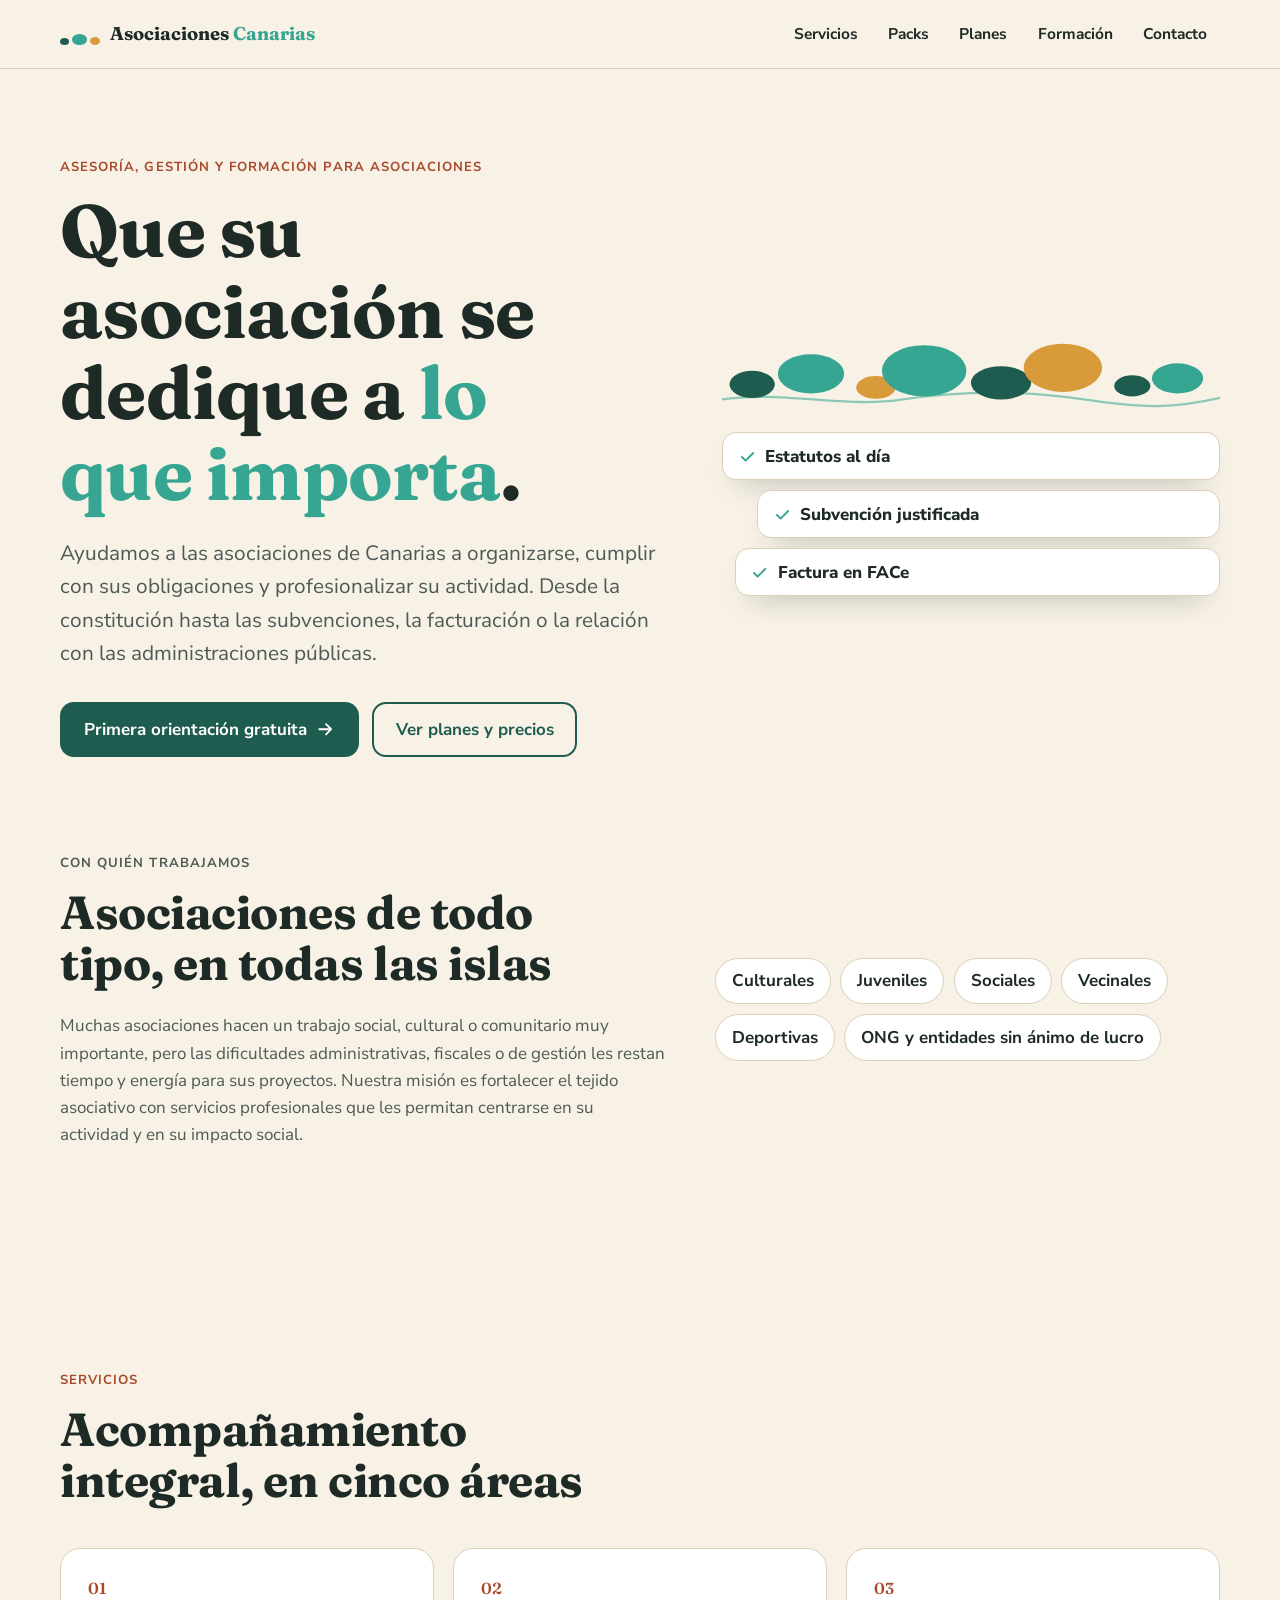
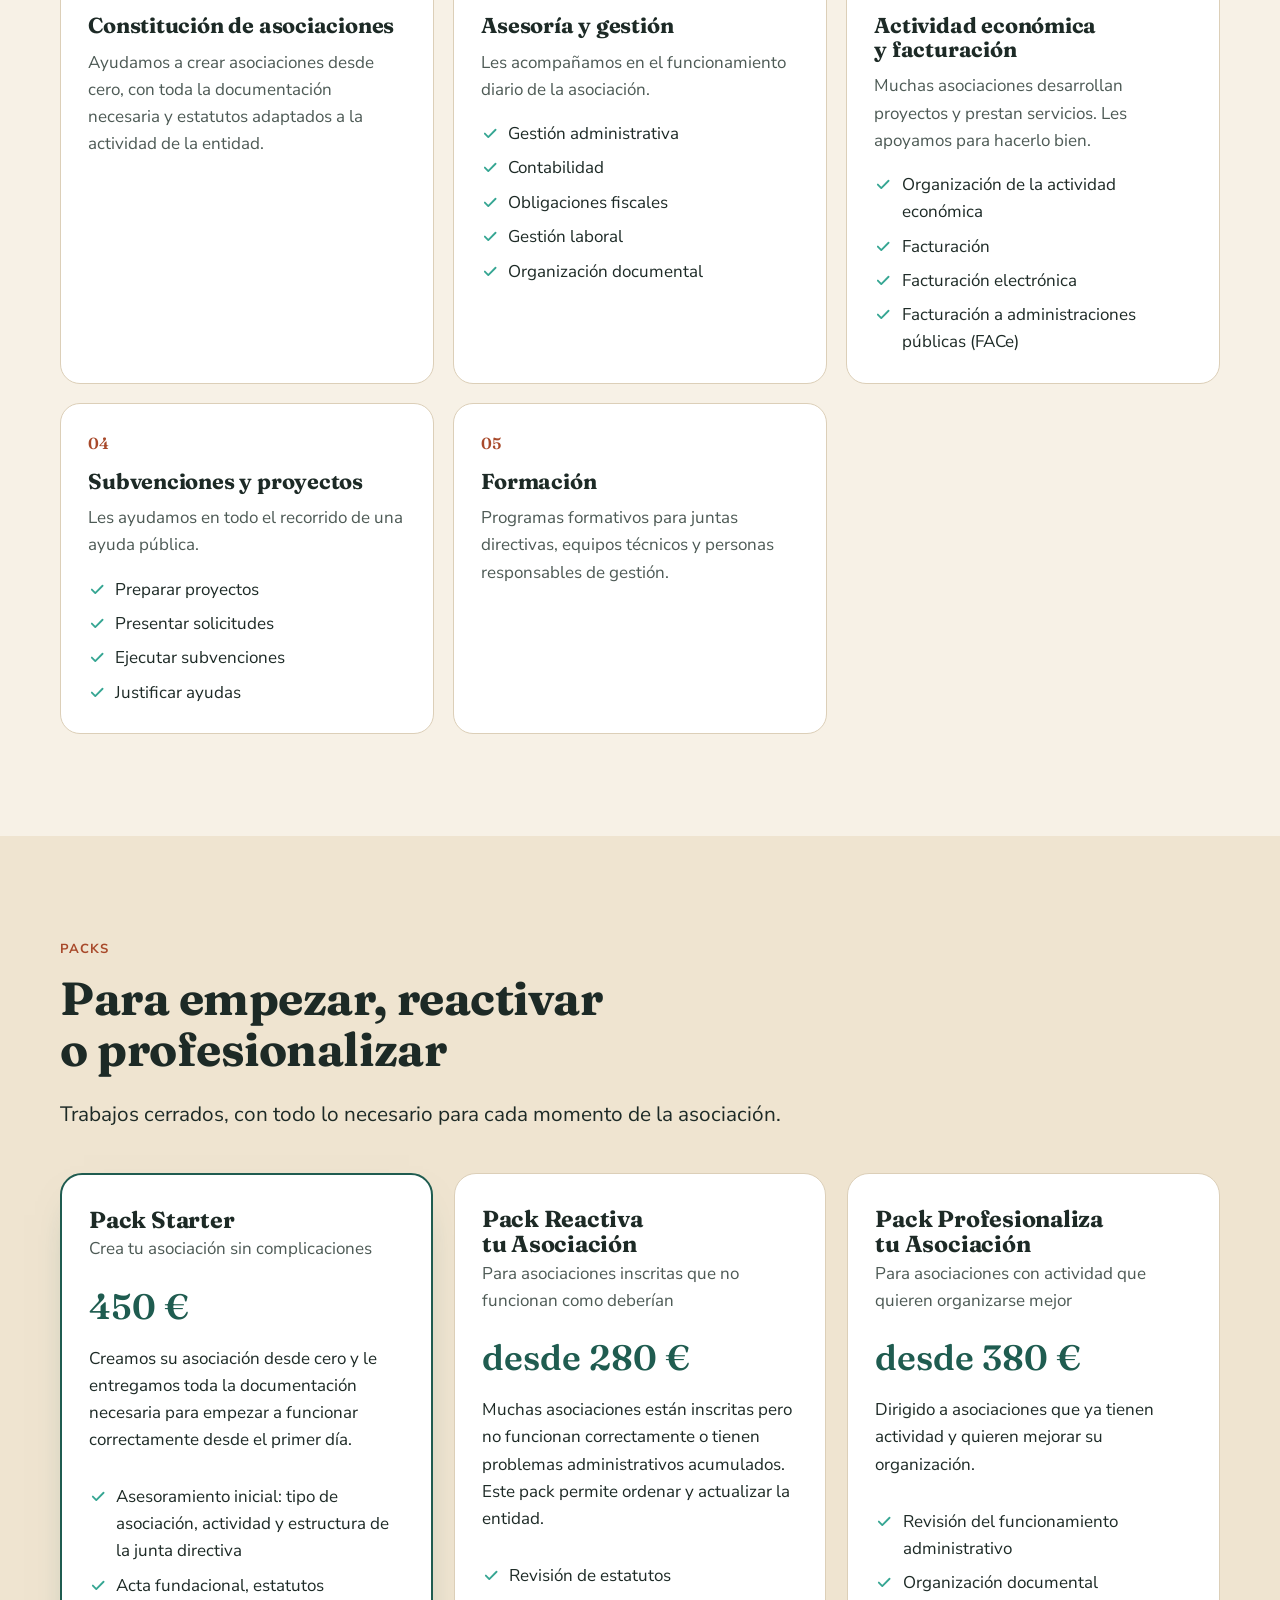
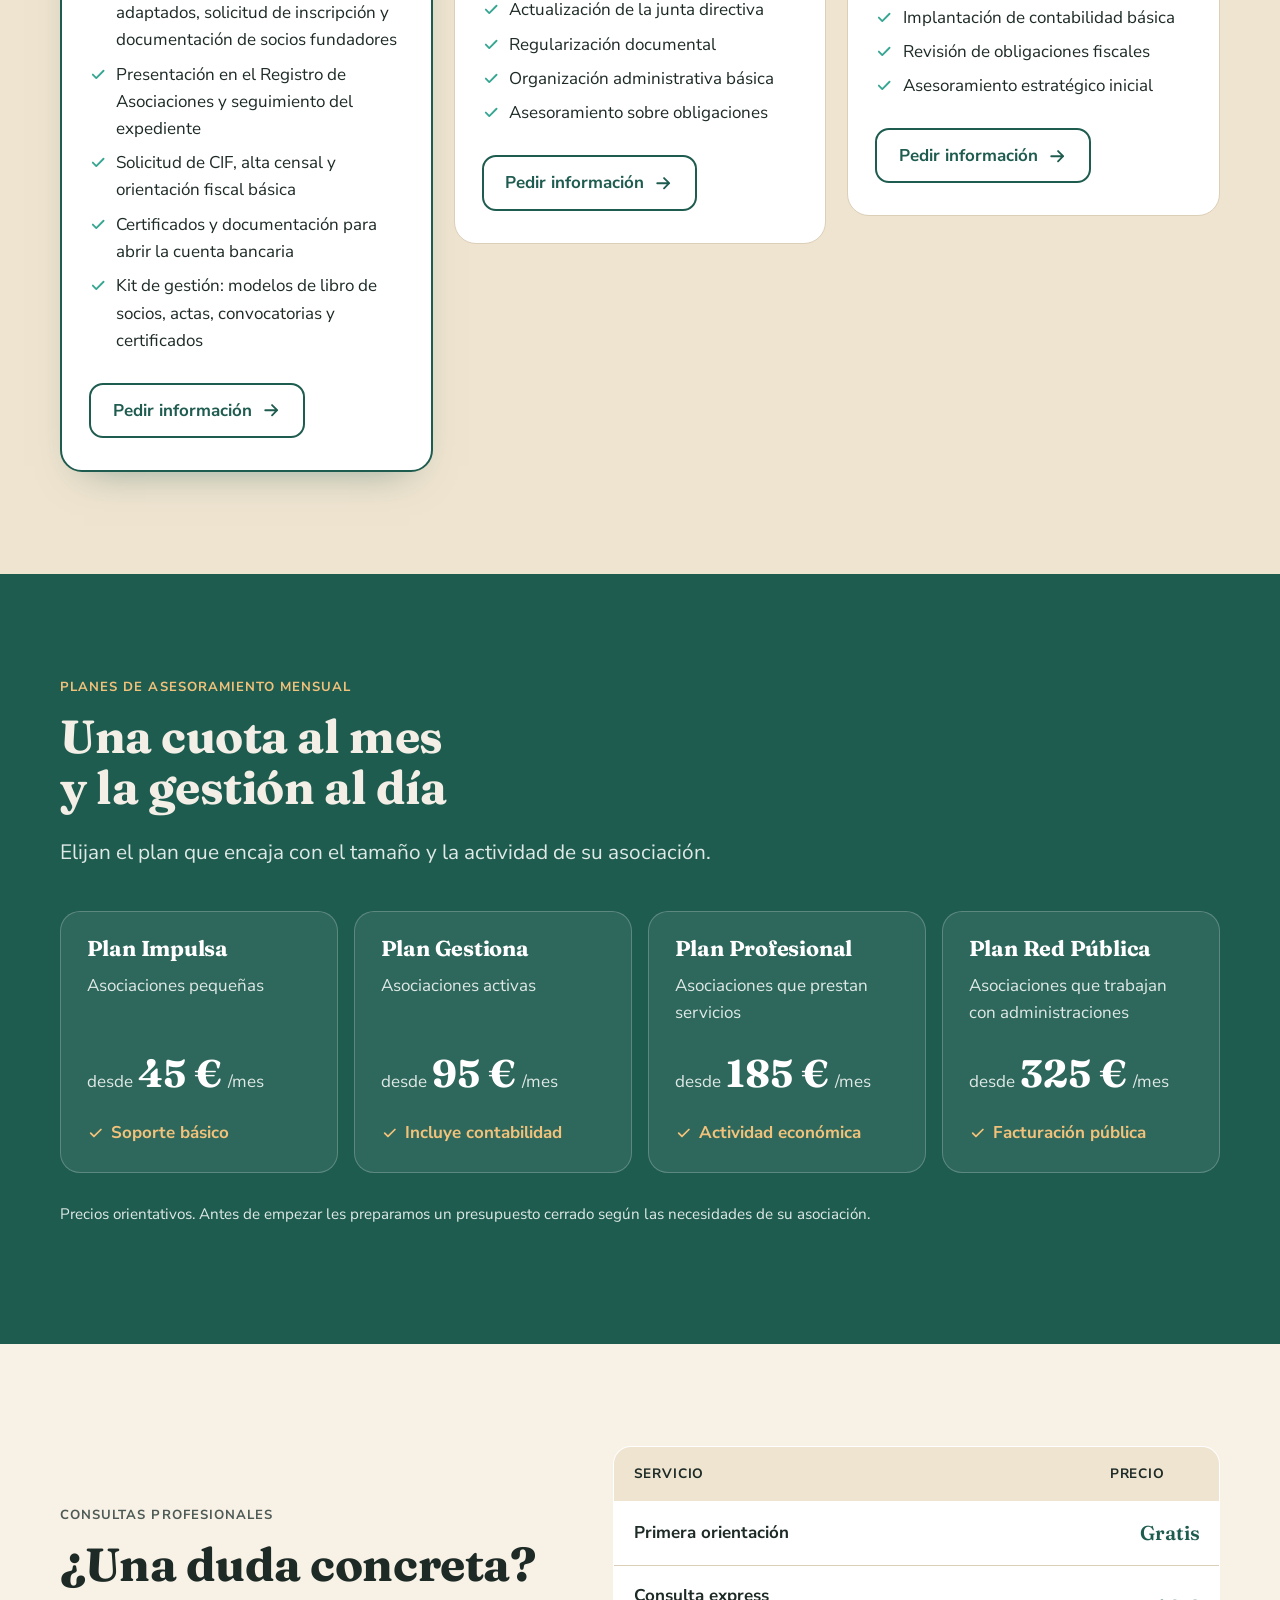
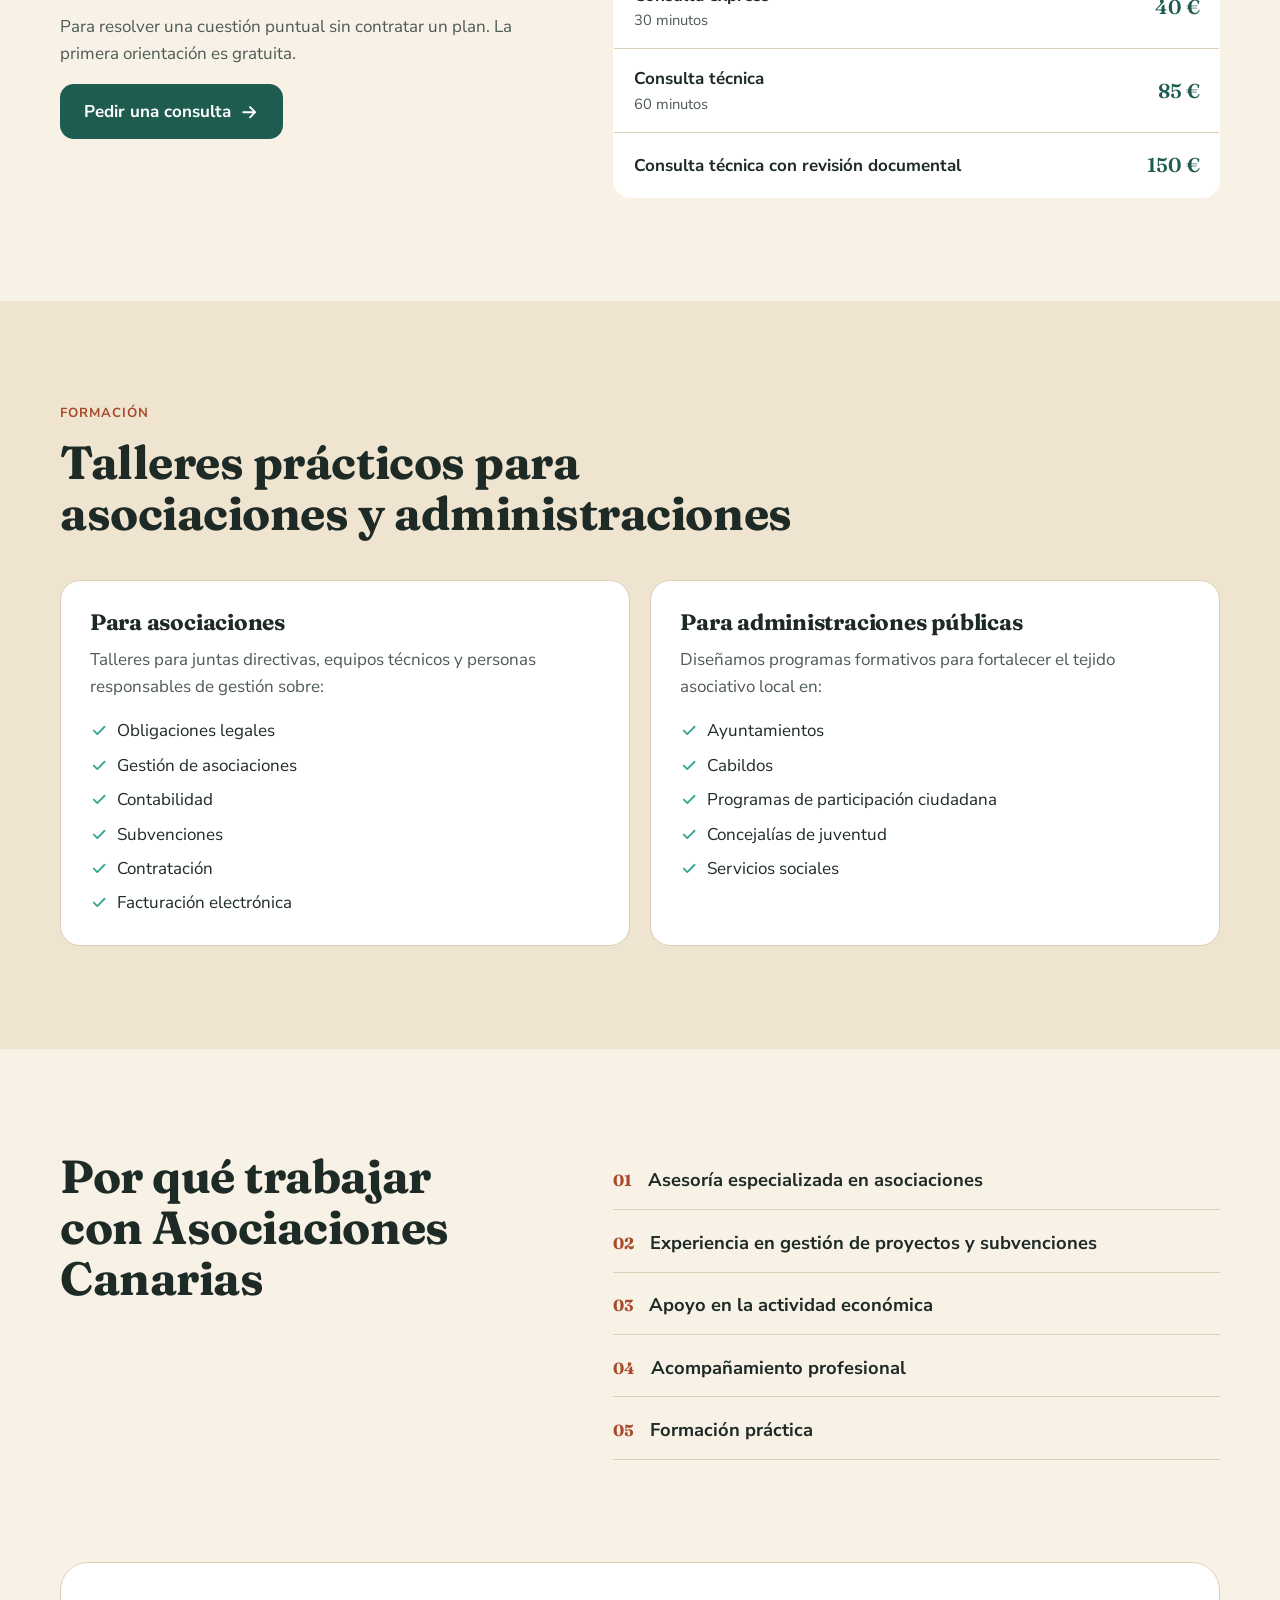
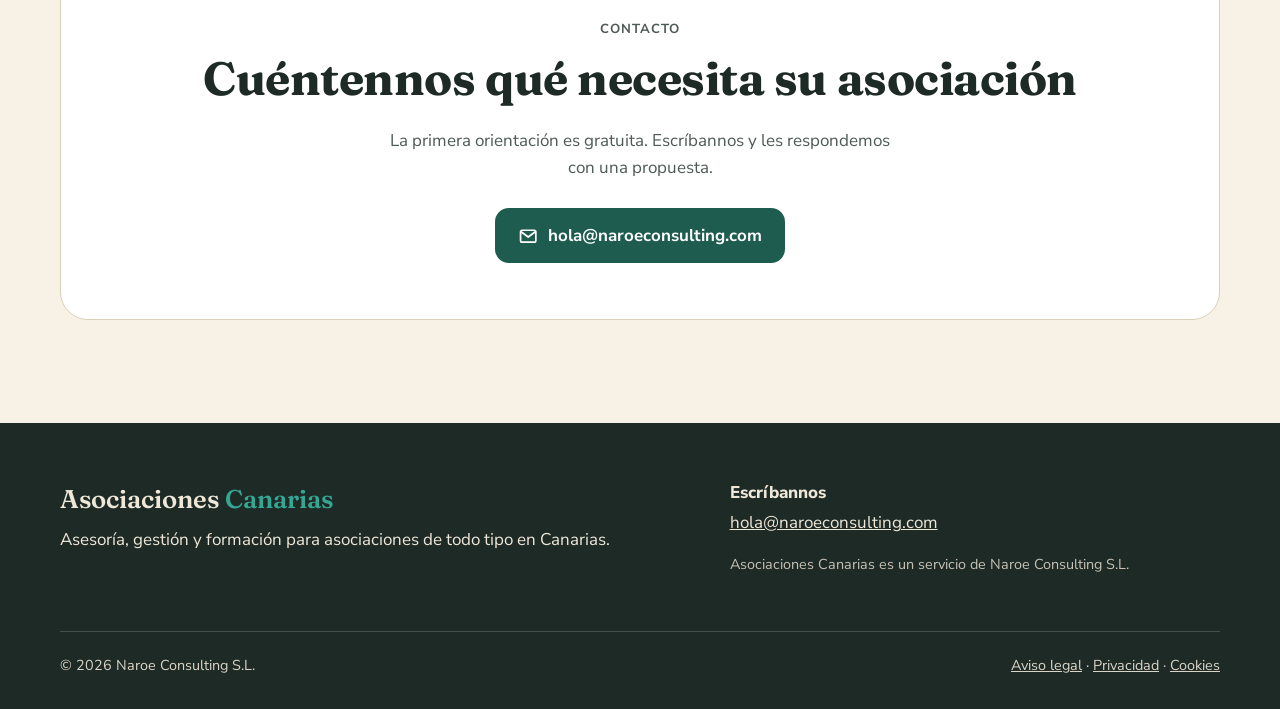
==== commit 644dccba: "Portadas más visuales, fotos editables desde el Gestor Co-Authored-By: Claude Opus 5.5 <noreply@anth" ====
--- a/index.html
+++ b/index.html
@@ -44,9 +44,14 @@
         <a class="boton boton-linea" href="#planes">Ver planes y precios</a>
       </div>
     </div>
-    <div class="portada-arte" aria-hidden="true"><svg class="islas" viewBox="0 0 660 130" aria-hidden="true" focusable="false">
+    <div class="portada-arte">
+      <div aria-hidden="true"><svg class="islas" viewBox="0 0 660 130" aria-hidden="true" focusable="false">
 <path class="mar" d="M0 108 C 80 96, 160 120, 240 108 S 400 96, 480 108 S 600 120, 660 106"/>
 <g class="tierra"><ellipse cx="40" cy="88" rx="30" ry="18"/><ellipse cx="118" cy="74" rx="44" ry="26"/><ellipse cx="204" cy="92" rx="26" ry="15"/><ellipse cx="268" cy="70" rx="56" ry="34"/><ellipse cx="370" cy="86" rx="40" ry="22"/><ellipse cx="452" cy="66" rx="52" ry="32"/><ellipse cx="544" cy="90" rx="24" ry="14"/><ellipse cx="604" cy="80" rx="34" ry="20"/></g></svg></div>
+      <ul class="flotantes" aria-hidden="true">
+        <li><svg viewBox="0 0 24 24" fill="none" stroke="currentColor" stroke-width="2.4" stroke-linecap="round" stroke-linejoin="round" aria-hidden="true"><path d="m5 12.5 4.5 4.5L19 7.5"/></svg> Estatutos al día</li><li><svg viewBox="0 0 24 24" fill="none" stroke="currentColor" stroke-width="2.4" stroke-linecap="round" stroke-linejoin="round" aria-hidden="true"><path d="m5 12.5 4.5 4.5L19 7.5"/></svg> Subvención justificada</li><li><svg viewBox="0 0 24 24" fill="none" stroke="currentColor" stroke-width="2.4" stroke-linecap="round" stroke-linejoin="round" aria-hidden="true"><path d="m5 12.5 4.5 4.5L19 7.5"/></svg> Factura en FACe</li>
+      </ul>
+    </div>
   </div>
 </section>
 
@@ -54,7 +59,7 @@
   <div class="contenedor tipos-grid">
     <div><p class="antetitulo">Con quién trabajamos</p><h2 id="t-tipos">Asociaciones de todo tipo, en todas las islas</h2>
     <p>Muchas asociaciones hacen un trabajo social, cultural o comunitario muy importante, pero las dificultades administrativas, fiscales o de gestión les restan tiempo y energía para sus proyectos. Nuestra misión es fortalecer el tejido asociativo con servicios profesionales que les permitan centrarse en su actividad y en su impacto social.</p></div>
-    <ul class="tipos"><li>Culturales</li><li>Juveniles</li><li>Sociales</li><li>Vecinales</li><li>Deportivas</li><li>ONG y entidades sin ánimo de lucro</li></ul>
+    <div><ul class="tipos"><li>Culturales</li><li>Juveniles</li><li>Sociales</li><li>Vecinales</li><li>Deportivas</li><li>ONG y entidades sin ánimo de lucro</li></ul></div>
   </div>
 </section>
 
@@ -62,20 +67,20 @@
   <div class="contenedor">
     <div class="cabecera-seccion"><p class="antetitulo">Servicios</p><h2 id="t-servicios">Acompañamiento integral, en cinco áreas</h2></div>
     <div class="areas"><article class="area aparece">
-      <span class="area-num" aria-hidden="true">01</span>
-      <h3>Constitución de asociaciones</h3><p>Ayudamos a crear asociaciones desde cero, con toda la documentación necesaria y estatutos adaptados a la actividad de la entidad.</p>
-    </article><article class="area aparece">
-      <span class="area-num" aria-hidden="true">02</span>
-      <h3>Asesoría y gestión</h3><p>Les acompañamos en el funcionamiento diario de la asociación.</p><ul class="lista-check"><li><svg viewBox="0 0 24 24" fill="none" stroke="currentColor" stroke-width="2.4" stroke-linecap="round" stroke-linejoin="round" aria-hidden="true"><path d="m5 12.5 4.5 4.5L19 7.5"/></svg><span>Gestión administrativa</span></li><li><svg viewBox="0 0 24 24" fill="none" stroke="currentColor" stroke-width="2.4" stroke-linecap="round" stroke-linejoin="round" aria-hidden="true"><path d="m5 12.5 4.5 4.5L19 7.5"/></svg><span>Contabilidad</span></li><li><svg viewBox="0 0 24 24" fill="none" stroke="currentColor" stroke-width="2.4" stroke-linecap="round" stroke-linejoin="round" aria-hidden="true"><path d="m5 12.5 4.5 4.5L19 7.5"/></svg><span>Obligaciones fiscales</span></li><li><svg viewBox="0 0 24 24" fill="none" stroke="currentColor" stroke-width="2.4" stroke-linecap="round" stroke-linejoin="round" aria-hidden="true"><path d="m5 12.5 4.5 4.5L19 7.5"/></svg><span>Gestión laboral</span></li><li><svg viewBox="0 0 24 24" fill="none" stroke="currentColor" stroke-width="2.4" stroke-linecap="round" stroke-linejoin="round" aria-hidden="true"><path d="m5 12.5 4.5 4.5L19 7.5"/></svg><span>Organización documental</span></li></ul>
-    </article><article class="area aparece">
-      <span class="area-num" aria-hidden="true">03</span>
-      <h3>Actividad económica y facturación</h3><p>Muchas asociaciones desarrollan proyectos y prestan servicios. Les apoyamos para hacerlo bien.</p><ul class="lista-check"><li><svg viewBox="0 0 24 24" fill="none" stroke="currentColor" stroke-width="2.4" stroke-linecap="round" stroke-linejoin="round" aria-hidden="true"><path d="m5 12.5 4.5 4.5L19 7.5"/></svg><span>Organización de la actividad económica</span></li><li><svg viewBox="0 0 24 24" fill="none" stroke="currentColor" stroke-width="2.4" stroke-linecap="round" stroke-linejoin="round" aria-hidden="true"><path d="m5 12.5 4.5 4.5L19 7.5"/></svg><span>Facturación</span></li><li><svg viewBox="0 0 24 24" fill="none" stroke="currentColor" stroke-width="2.4" stroke-linecap="round" stroke-linejoin="round" aria-hidden="true"><path d="m5 12.5 4.5 4.5L19 7.5"/></svg><span>Facturación electrónica</span></li><li><svg viewBox="0 0 24 24" fill="none" stroke="currentColor" stroke-width="2.4" stroke-linecap="round" stroke-linejoin="round" aria-hidden="true"><path d="m5 12.5 4.5 4.5L19 7.5"/></svg><span>Facturación a administraciones públicas (FACe)</span></li></ul>
-    </article><article class="area aparece">
-      <span class="area-num" aria-hidden="true">04</span>
-      <h3>Subvenciones y proyectos</h3><p>Les ayudamos en todo el recorrido de una ayuda pública.</p><ul class="lista-check"><li><svg viewBox="0 0 24 24" fill="none" stroke="currentColor" stroke-width="2.4" stroke-linecap="round" stroke-linejoin="round" aria-hidden="true"><path d="m5 12.5 4.5 4.5L19 7.5"/></svg><span>Preparar proyectos</span></li><li><svg viewBox="0 0 24 24" fill="none" stroke="currentColor" stroke-width="2.4" stroke-linecap="round" stroke-linejoin="round" aria-hidden="true"><path d="m5 12.5 4.5 4.5L19 7.5"/></svg><span>Presentar solicitudes</span></li><li><svg viewBox="0 0 24 24" fill="none" stroke="currentColor" stroke-width="2.4" stroke-linecap="round" stroke-linejoin="round" aria-hidden="true"><path d="m5 12.5 4.5 4.5L19 7.5"/></svg><span>Ejecutar subvenciones</span></li><li><svg viewBox="0 0 24 24" fill="none" stroke="currentColor" stroke-width="2.4" stroke-linecap="round" stroke-linejoin="round" aria-hidden="true"><path d="m5 12.5 4.5 4.5L19 7.5"/></svg><span>Justificar ayudas</span></li></ul>
-    </article><article class="area aparece">
-      <span class="area-num" aria-hidden="true">05</span>
-      <h3>Formación</h3><p>Programas formativos para juntas directivas, equipos técnicos y personas responsables de gestión.</p>
+      <div class="area-txt"><span class="area-num" aria-hidden="true">01</span>
+      <h3>Constitución de asociaciones</h3><p>Ayudamos a crear asociaciones desde cero, con toda la documentación necesaria y estatutos adaptados a la actividad de la entidad.</p></div>
+    </article><article class="area aparece">
+      <div class="area-txt"><span class="area-num" aria-hidden="true">02</span>
+      <h3>Asesoría y gestión</h3><p>Les acompañamos en el funcionamiento diario de la asociación.</p><ul class="lista-check"><li><svg viewBox="0 0 24 24" fill="none" stroke="currentColor" stroke-width="2.4" stroke-linecap="round" stroke-linejoin="round" aria-hidden="true"><path d="m5 12.5 4.5 4.5L19 7.5"/></svg><span>Gestión administrativa</span></li><li><svg viewBox="0 0 24 24" fill="none" stroke="currentColor" stroke-width="2.4" stroke-linecap="round" stroke-linejoin="round" aria-hidden="true"><path d="m5 12.5 4.5 4.5L19 7.5"/></svg><span>Contabilidad</span></li><li><svg viewBox="0 0 24 24" fill="none" stroke="currentColor" stroke-width="2.4" stroke-linecap="round" stroke-linejoin="round" aria-hidden="true"><path d="m5 12.5 4.5 4.5L19 7.5"/></svg><span>Obligaciones fiscales</span></li><li><svg viewBox="0 0 24 24" fill="none" stroke="currentColor" stroke-width="2.4" stroke-linecap="round" stroke-linejoin="round" aria-hidden="true"><path d="m5 12.5 4.5 4.5L19 7.5"/></svg><span>Gestión laboral</span></li><li><svg viewBox="0 0 24 24" fill="none" stroke="currentColor" stroke-width="2.4" stroke-linecap="round" stroke-linejoin="round" aria-hidden="true"><path d="m5 12.5 4.5 4.5L19 7.5"/></svg><span>Organización documental</span></li></ul></div>
+    </article><article class="area aparece">
+      <div class="area-txt"><span class="area-num" aria-hidden="true">03</span>
+      <h3>Actividad económica y facturación</h3><p>Muchas asociaciones desarrollan proyectos y prestan servicios. Les apoyamos para hacerlo bien.</p><ul class="lista-check"><li><svg viewBox="0 0 24 24" fill="none" stroke="currentColor" stroke-width="2.4" stroke-linecap="round" stroke-linejoin="round" aria-hidden="true"><path d="m5 12.5 4.5 4.5L19 7.5"/></svg><span>Organización de la actividad económica</span></li><li><svg viewBox="0 0 24 24" fill="none" stroke="currentColor" stroke-width="2.4" stroke-linecap="round" stroke-linejoin="round" aria-hidden="true"><path d="m5 12.5 4.5 4.5L19 7.5"/></svg><span>Facturación</span></li><li><svg viewBox="0 0 24 24" fill="none" stroke="currentColor" stroke-width="2.4" stroke-linecap="round" stroke-linejoin="round" aria-hidden="true"><path d="m5 12.5 4.5 4.5L19 7.5"/></svg><span>Facturación electrónica</span></li><li><svg viewBox="0 0 24 24" fill="none" stroke="currentColor" stroke-width="2.4" stroke-linecap="round" stroke-linejoin="round" aria-hidden="true"><path d="m5 12.5 4.5 4.5L19 7.5"/></svg><span>Facturación a administraciones públicas (FACe)</span></li></ul></div>
+    </article><article class="area aparece">
+      <div class="area-txt"><span class="area-num" aria-hidden="true">04</span>
+      <h3>Subvenciones y proyectos</h3><p>Les ayudamos en todo el recorrido de una ayuda pública.</p><ul class="lista-check"><li><svg viewBox="0 0 24 24" fill="none" stroke="currentColor" stroke-width="2.4" stroke-linecap="round" stroke-linejoin="round" aria-hidden="true"><path d="m5 12.5 4.5 4.5L19 7.5"/></svg><span>Preparar proyectos</span></li><li><svg viewBox="0 0 24 24" fill="none" stroke="currentColor" stroke-width="2.4" stroke-linecap="round" stroke-linejoin="round" aria-hidden="true"><path d="m5 12.5 4.5 4.5L19 7.5"/></svg><span>Presentar solicitudes</span></li><li><svg viewBox="0 0 24 24" fill="none" stroke="currentColor" stroke-width="2.4" stroke-linecap="round" stroke-linejoin="round" aria-hidden="true"><path d="m5 12.5 4.5 4.5L19 7.5"/></svg><span>Ejecutar subvenciones</span></li><li><svg viewBox="0 0 24 24" fill="none" stroke="currentColor" stroke-width="2.4" stroke-linecap="round" stroke-linejoin="round" aria-hidden="true"><path d="m5 12.5 4.5 4.5L19 7.5"/></svg><span>Justificar ayudas</span></li></ul></div>
+    </article><article class="area aparece">
+      <div class="area-txt"><span class="area-num" aria-hidden="true">05</span>
+      <h3>Formación</h3><p>Programas formativos para juntas directivas, equipos técnicos y personas responsables de gestión.</p></div>
     </article></div>
   </div>
 </section>
--- a/css/estilos.css
+++ b/css/estilos.css
@@ -174,3 +174,21 @@
 .pie-titulo-chico{font-weight:800;margin-bottom:.2rem}
 .pie-nota{font-size:.9rem;opacity:.8}
 @media (max-width:700px){.pie-arriba{grid-template-columns:1fr}}
+
+/* ---- Portada con foto y tarjetas flotantes ---- */
+.portada-arte{position:relative}
+.portada-arte.con-foto{aspect-ratio:1;max-width:500px;margin-left:auto}
+.portada-arte .portada-foto{width:100%;height:100%;object-fit:cover;border-radius:46% 54% 42% 58%/52% 44% 56% 48%;box-shadow:0 40px 70px -40px rgba(31,92,80,.7)}
+.flotantes{list-style:none;margin:0;padding:0;position:absolute;left:-20px;bottom:6%;display:grid;gap:.6rem}
+.flotantes li{display:flex;gap:.5rem;align-items:center;background:#fff;border:1px solid var(--linea);border-radius:14px;padding:.6rem .9rem;font-weight:800;box-shadow:0 14px 30px -18px rgba(29,42,38,.5);animation:flota 6s ease-in-out infinite}
+.flotantes li:nth-child(2){margin-left:2.2rem;animation-delay:1s}.flotantes li:nth-child(3){margin-left:.8rem;animation-delay:2s}
+.flotantes svg{width:1.2rem;height:1.2rem;color:var(--verde-claro)}
+.portada-arte:not(.con-foto) .flotantes{position:static;margin-top:1rem}
+@keyframes flota{0%,100%{transform:translateY(0)}50%{transform:translateY(-6px)}}
+@media (max-width:860px){.portada-arte.con-foto{max-width:none;aspect-ratio:4/3;margin:0}.portada-arte .portada-foto{border-radius:24px}.flotantes{left:12px;bottom:12px}.flotantes li{font-size:.9rem}}
+.tipos-foto{width:100%;aspect-ratio:16/9;object-fit:cover;border-radius:20px;margin-bottom:1.2rem}
+/* ---- Servicios y packs con foto ---- */
+.area{padding:0;overflow:hidden}
+.area-txt{padding:1.7rem}
+.area-foto,.pack-foto{width:100%;aspect-ratio:16/9;object-fit:cover}
+.pack-foto{border-radius:14px;margin-bottom:.8rem}
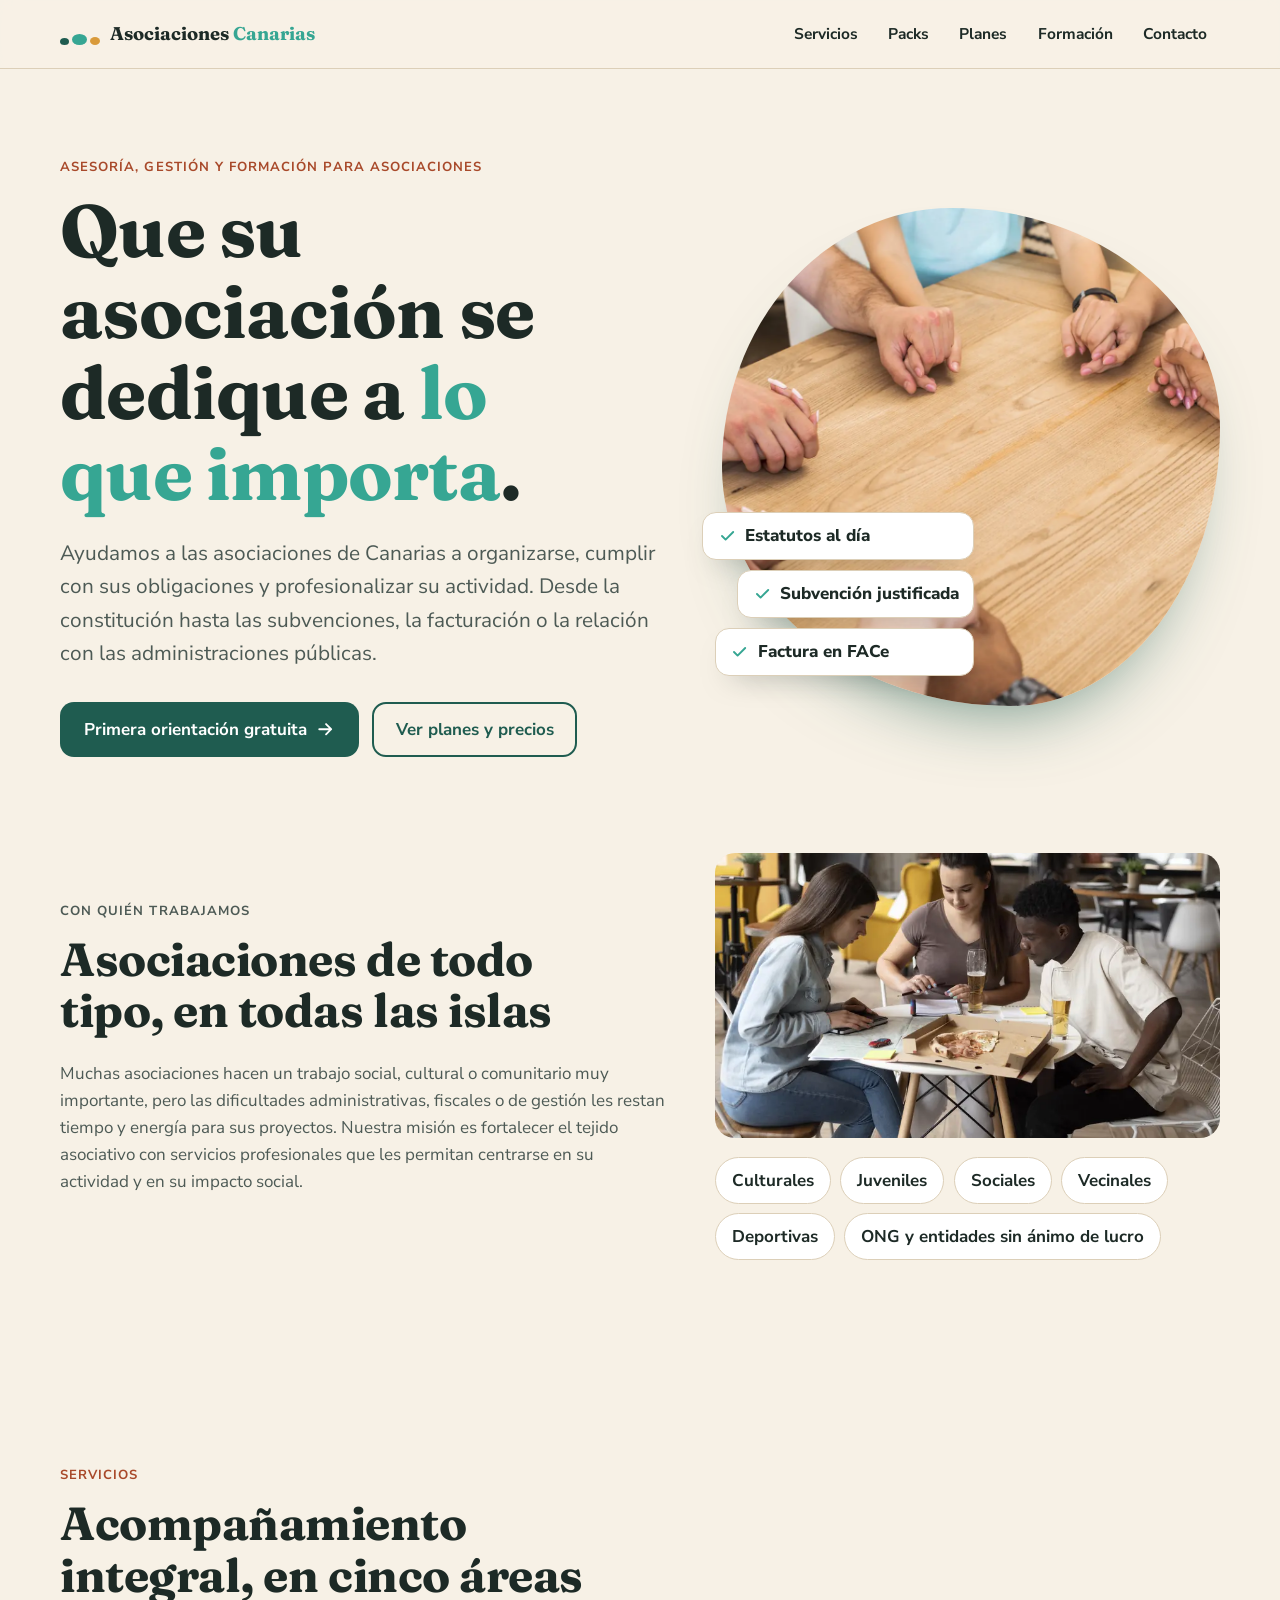
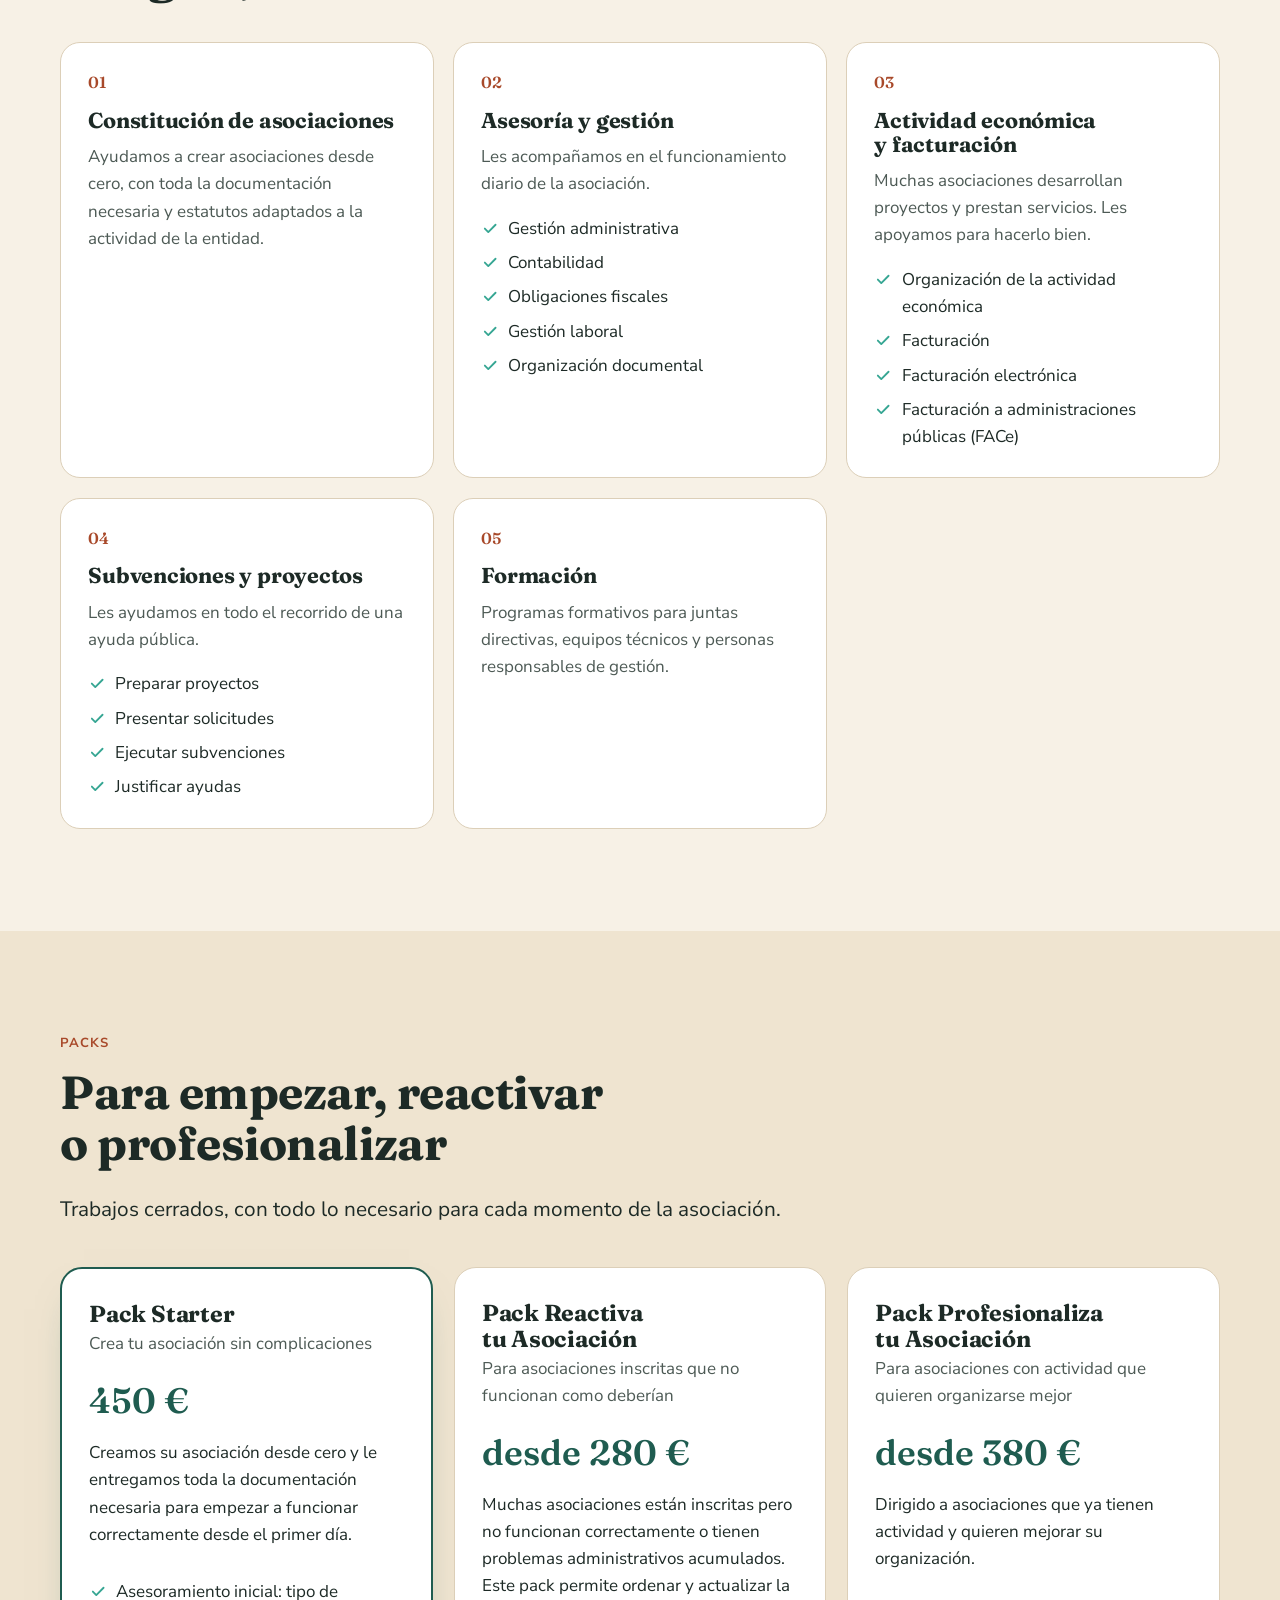
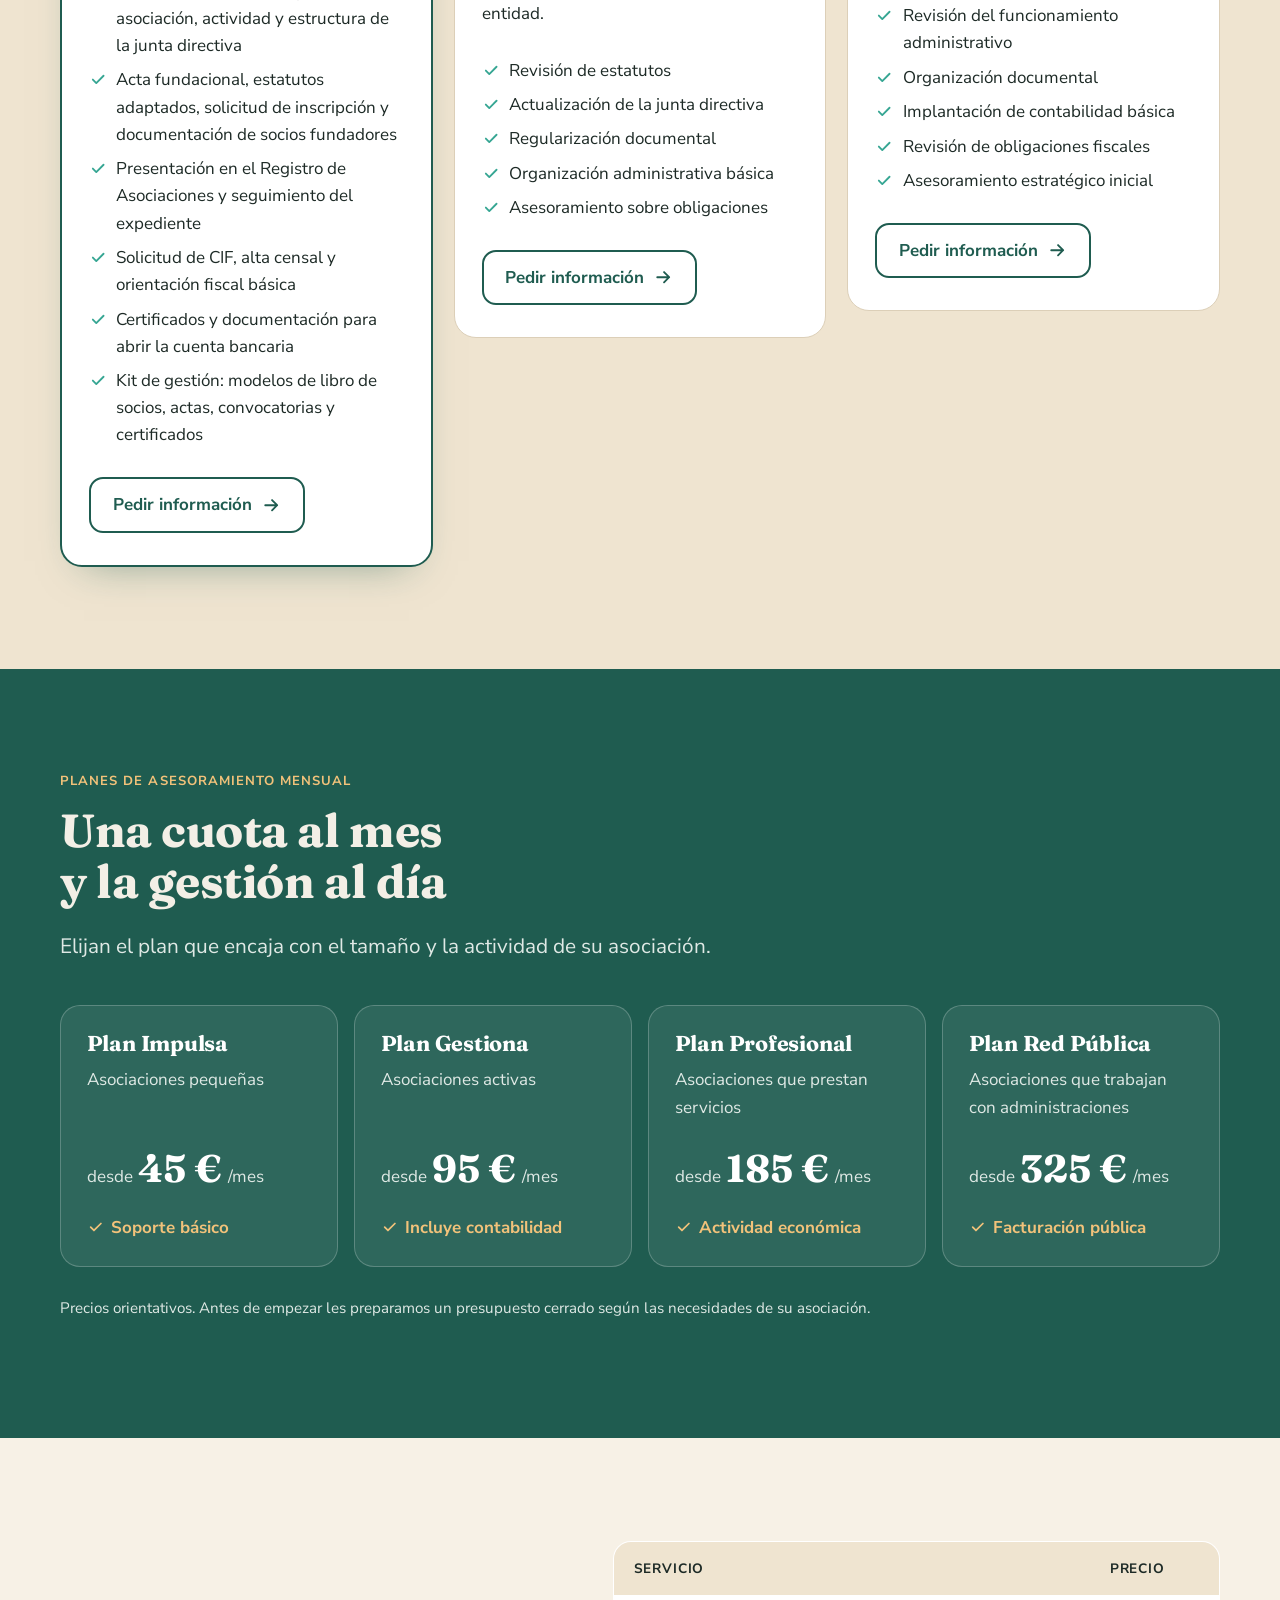
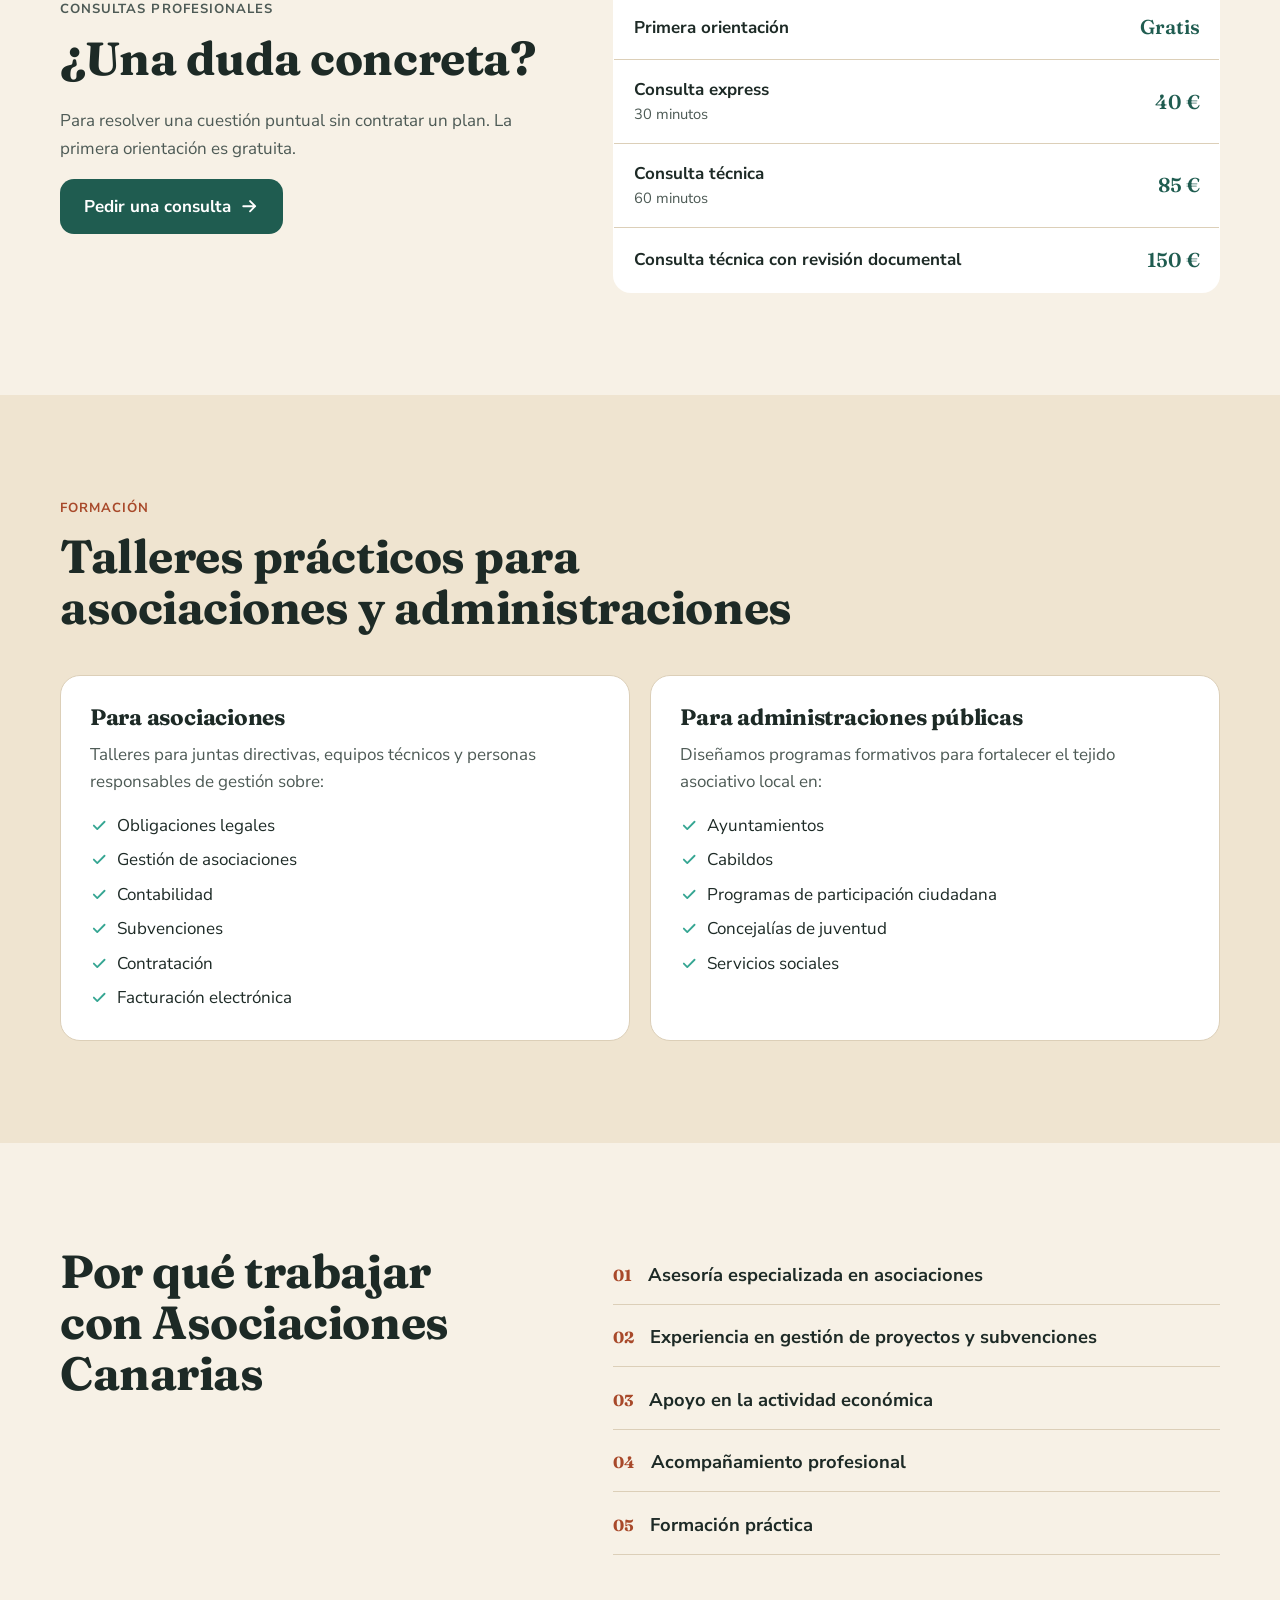
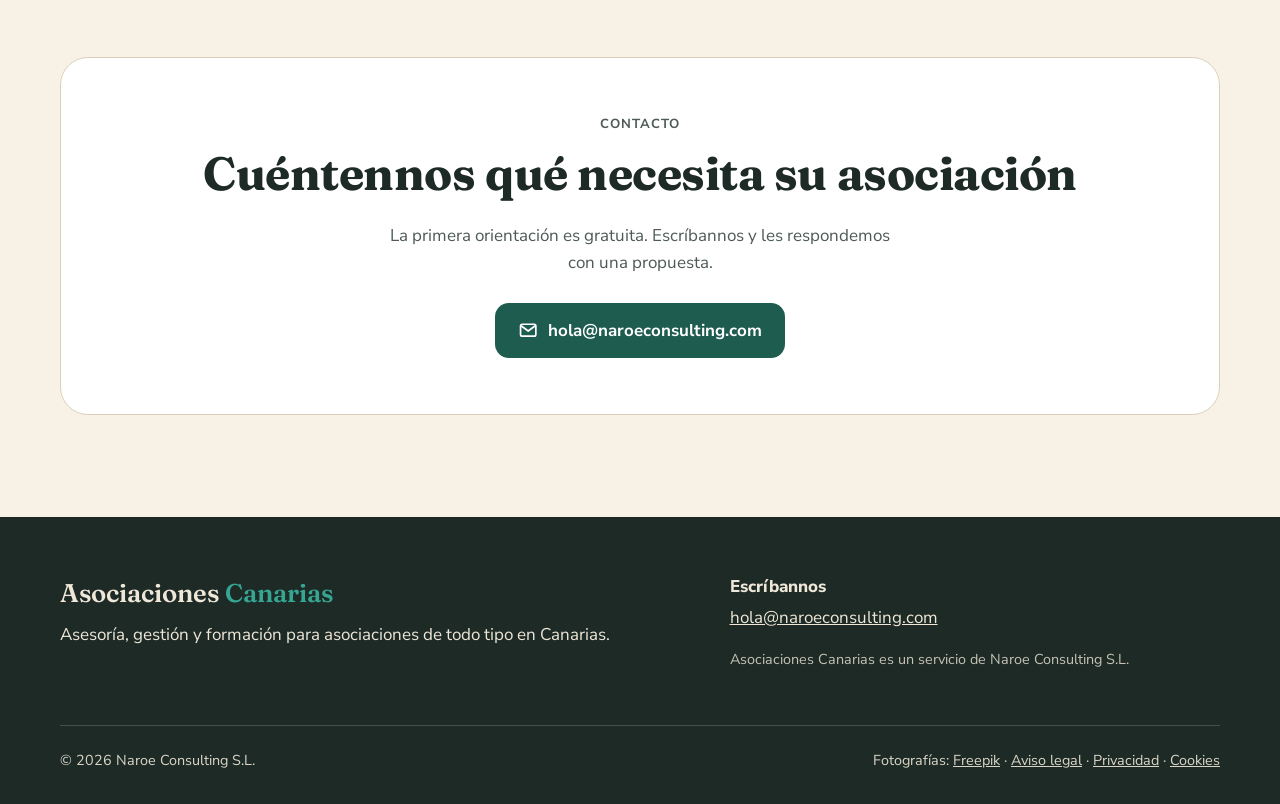
==== commit 8a58a21f: "Fotos de portada (Freepik, con crédito en el pie) Co-Authored-By: Claude Opus 5.5 <noreply@anthropic" ====
--- a/index.html
+++ b/index.html
@@ -44,10 +44,8 @@
         <a class="boton boton-linea" href="#planes">Ver planes y precios</a>
       </div>
     </div>
-    <div class="portada-arte">
-      <div aria-hidden="true"><svg class="islas" viewBox="0 0 660 130" aria-hidden="true" focusable="false">
-<path class="mar" d="M0 108 C 80 96, 160 120, 240 108 S 400 96, 480 108 S 600 120, 660 106"/>
-<g class="tierra"><ellipse cx="40" cy="88" rx="30" ry="18"/><ellipse cx="118" cy="74" rx="44" ry="26"/><ellipse cx="204" cy="92" rx="26" ry="15"/><ellipse cx="268" cy="70" rx="56" ry="34"/><ellipse cx="370" cy="86" rx="40" ry="22"/><ellipse cx="452" cy="66" rx="52" ry="32"/><ellipse cx="544" cy="90" rx="24" ry="14"/><ellipse cx="604" cy="80" rx="34" ry="20"/></g></svg></div>
+    <div class="portada-arte con-foto"><img class="portada-foto" src="/img/fotos/manos-800.webp" srcset="/img/fotos/manos-800.webp 800w, /img/fotos/manos-1600.webp 1600w" sizes="100vw" alt="Manos de varias personas unidas sobre una mesa de trabajo" loading="eager" decoding="async" fetchpriority="high">
+      
       <ul class="flotantes" aria-hidden="true">
         <li><svg viewBox="0 0 24 24" fill="none" stroke="currentColor" stroke-width="2.4" stroke-linecap="round" stroke-linejoin="round" aria-hidden="true"><path d="m5 12.5 4.5 4.5L19 7.5"/></svg> Estatutos al día</li><li><svg viewBox="0 0 24 24" fill="none" stroke="currentColor" stroke-width="2.4" stroke-linecap="round" stroke-linejoin="round" aria-hidden="true"><path d="m5 12.5 4.5 4.5L19 7.5"/></svg> Subvención justificada</li><li><svg viewBox="0 0 24 24" fill="none" stroke="currentColor" stroke-width="2.4" stroke-linecap="round" stroke-linejoin="round" aria-hidden="true"><path d="m5 12.5 4.5 4.5L19 7.5"/></svg> Factura en FACe</li>
       </ul>
@@ -59,7 +57,7 @@
   <div class="contenedor tipos-grid">
     <div><p class="antetitulo">Con quién trabajamos</p><h2 id="t-tipos">Asociaciones de todo tipo, en todas las islas</h2>
     <p>Muchas asociaciones hacen un trabajo social, cultural o comunitario muy importante, pero las dificultades administrativas, fiscales o de gestión les restan tiempo y energía para sus proyectos. Nuestra misión es fortalecer el tejido asociativo con servicios profesionales que les permitan centrarse en su actividad y en su impacto social.</p></div>
-    <div><ul class="tipos"><li>Culturales</li><li>Juveniles</li><li>Sociales</li><li>Vecinales</li><li>Deportivas</li><li>ONG y entidades sin ánimo de lucro</li></ul></div>
+    <div><img class="tipos-foto" src="/img/fotos/reunion-800.webp" srcset="/img/fotos/reunion-800.webp 800w, /img/fotos/reunion-1600.webp 1600w" sizes="(min-width: 860px) 45vw, 92vw" alt="Grupo de personas reunidas alrededor de una mesa" loading="lazy" decoding="async"><ul class="tipos"><li>Culturales</li><li>Juveniles</li><li>Sociales</li><li>Vecinales</li><li>Deportivas</li><li>ONG y entidades sin ánimo de lucro</li></ul></div>
   </div>
 </section>
 
@@ -190,7 +188,7 @@
     </div>
     <div class="pie-base">
       <span>© <span id="anio">2026</span> Naroe Consulting S.L.</span>
-      <span><a href="/aviso-legal">Aviso legal</a> · <a href="/privacidad">Privacidad</a> · <a href="/cookies">Cookies</a></span>
+      <span>Fotografías: <a href="https://www.freepik.es" rel="noopener">Freepik</a> · <a href="/aviso-legal">Aviso legal</a> · <a href="/privacidad">Privacidad</a> · <a href="/cookies">Cookies</a></span>
     </div>
   </div>
 </footer>
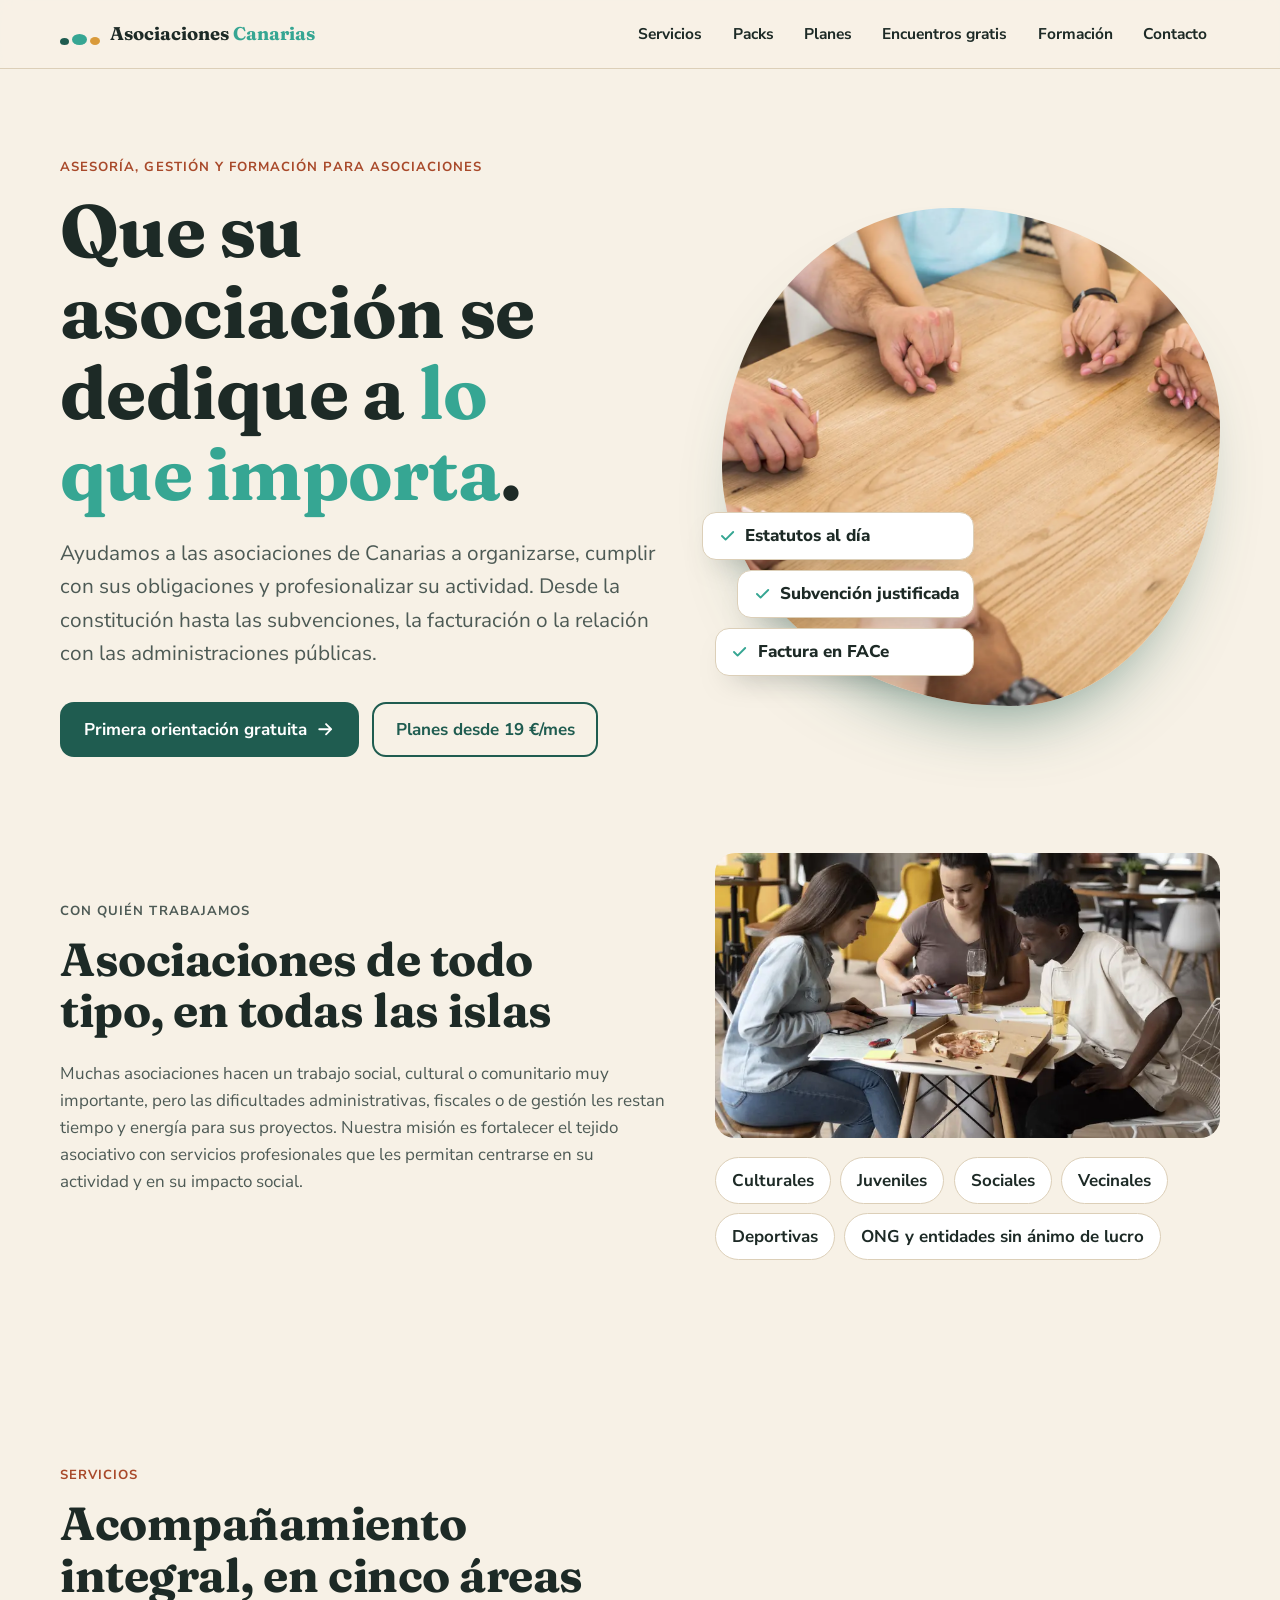
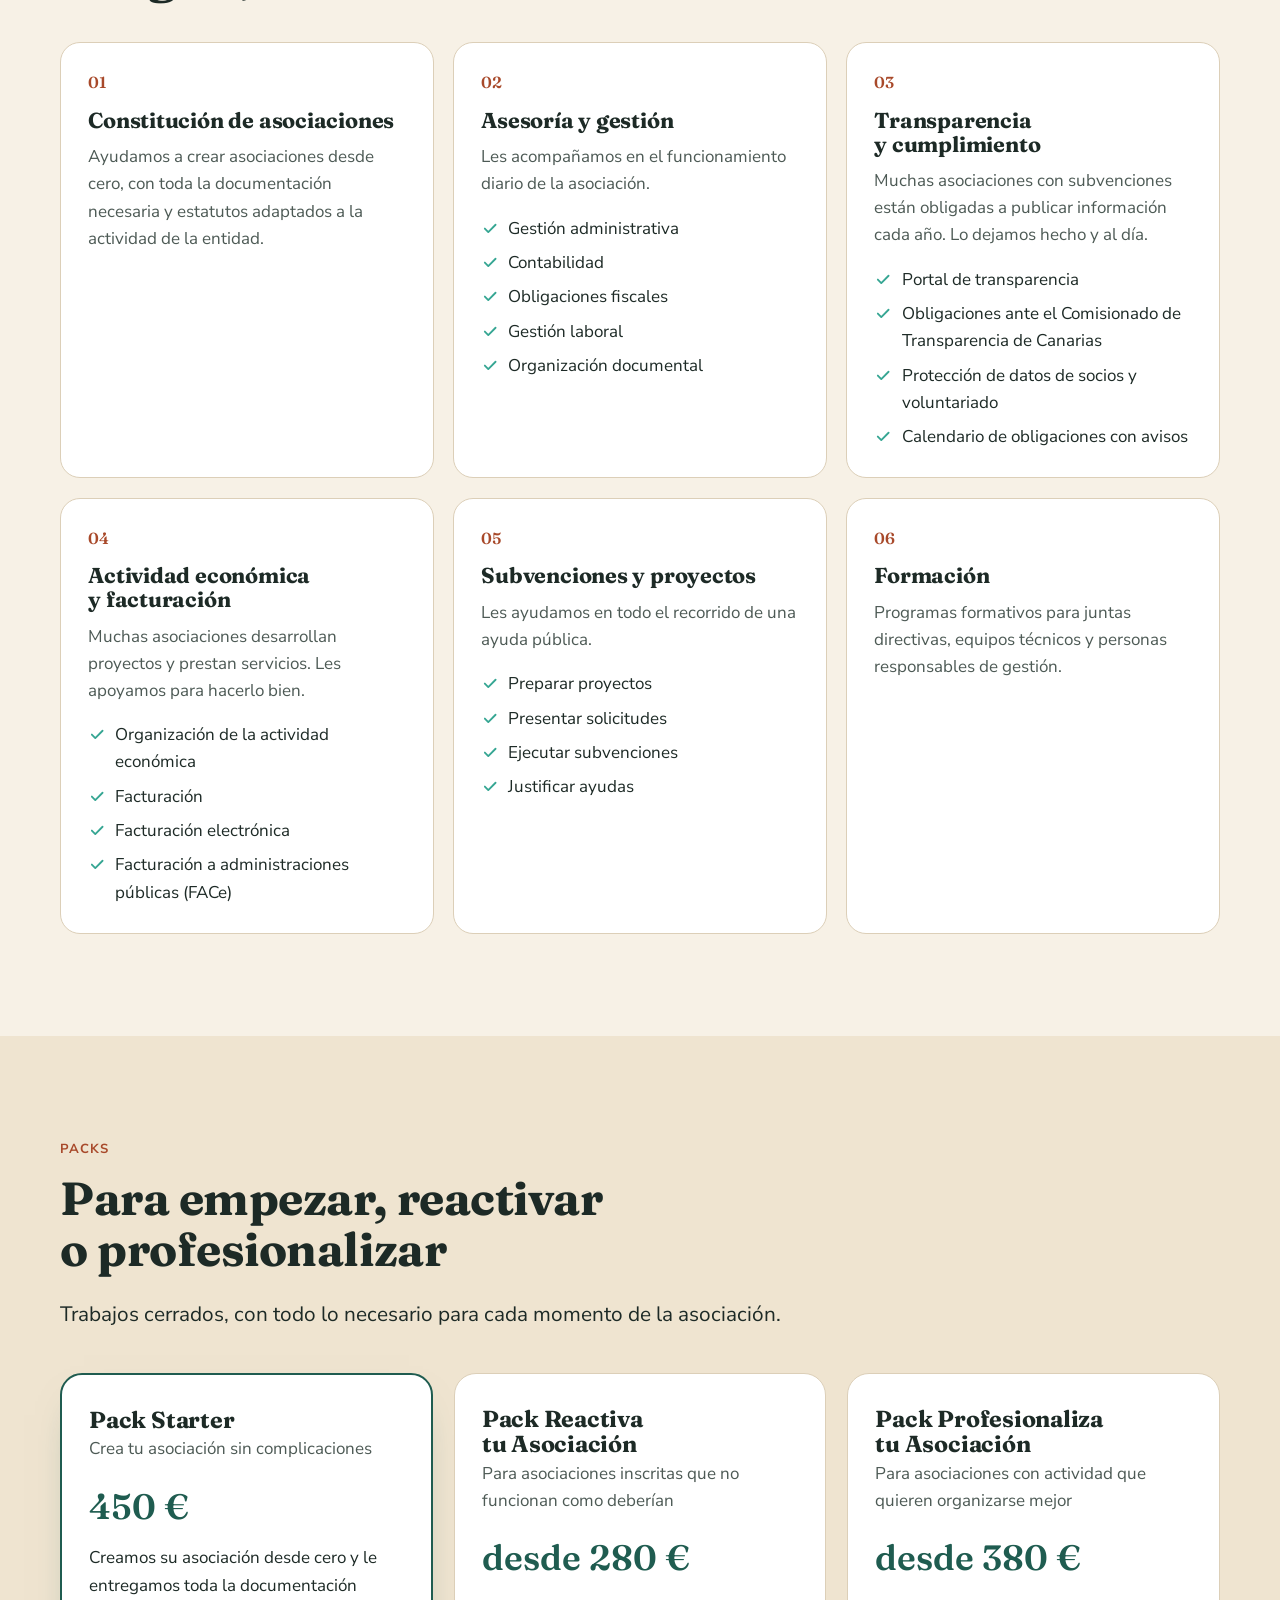
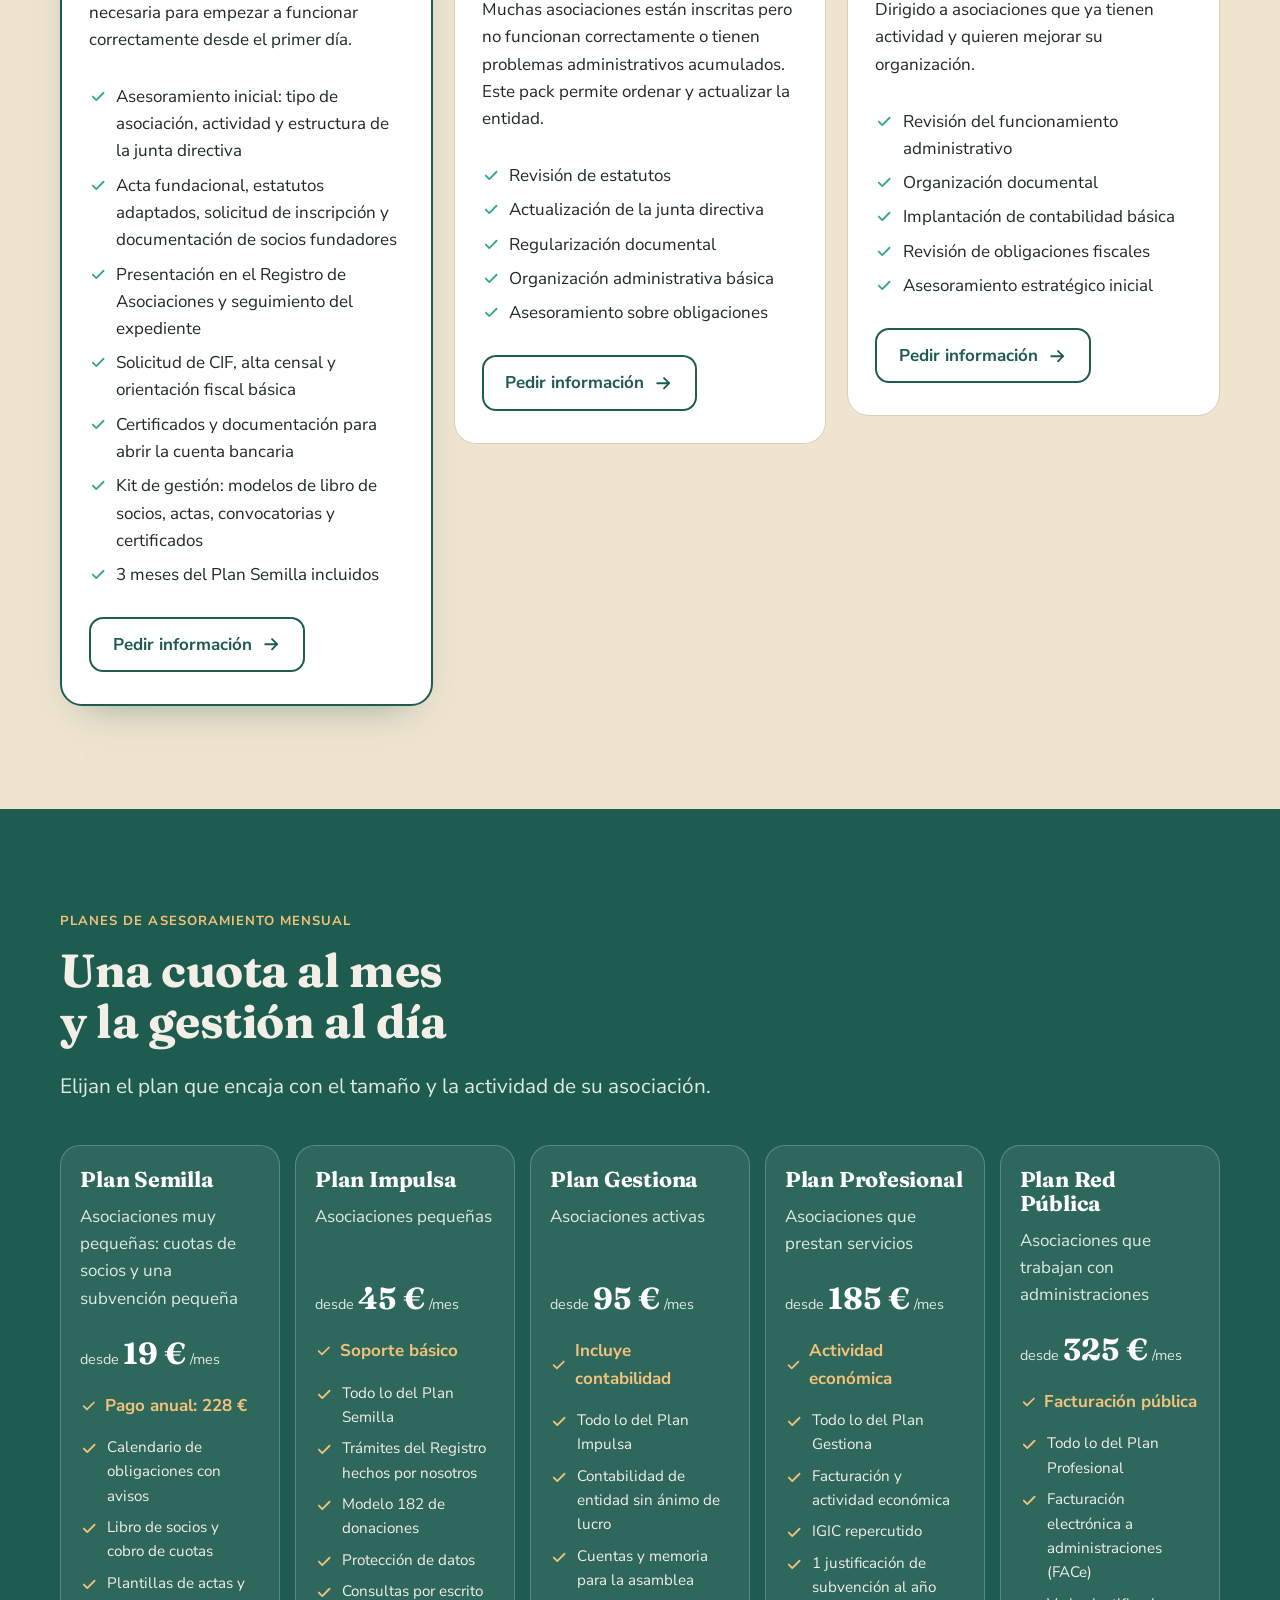
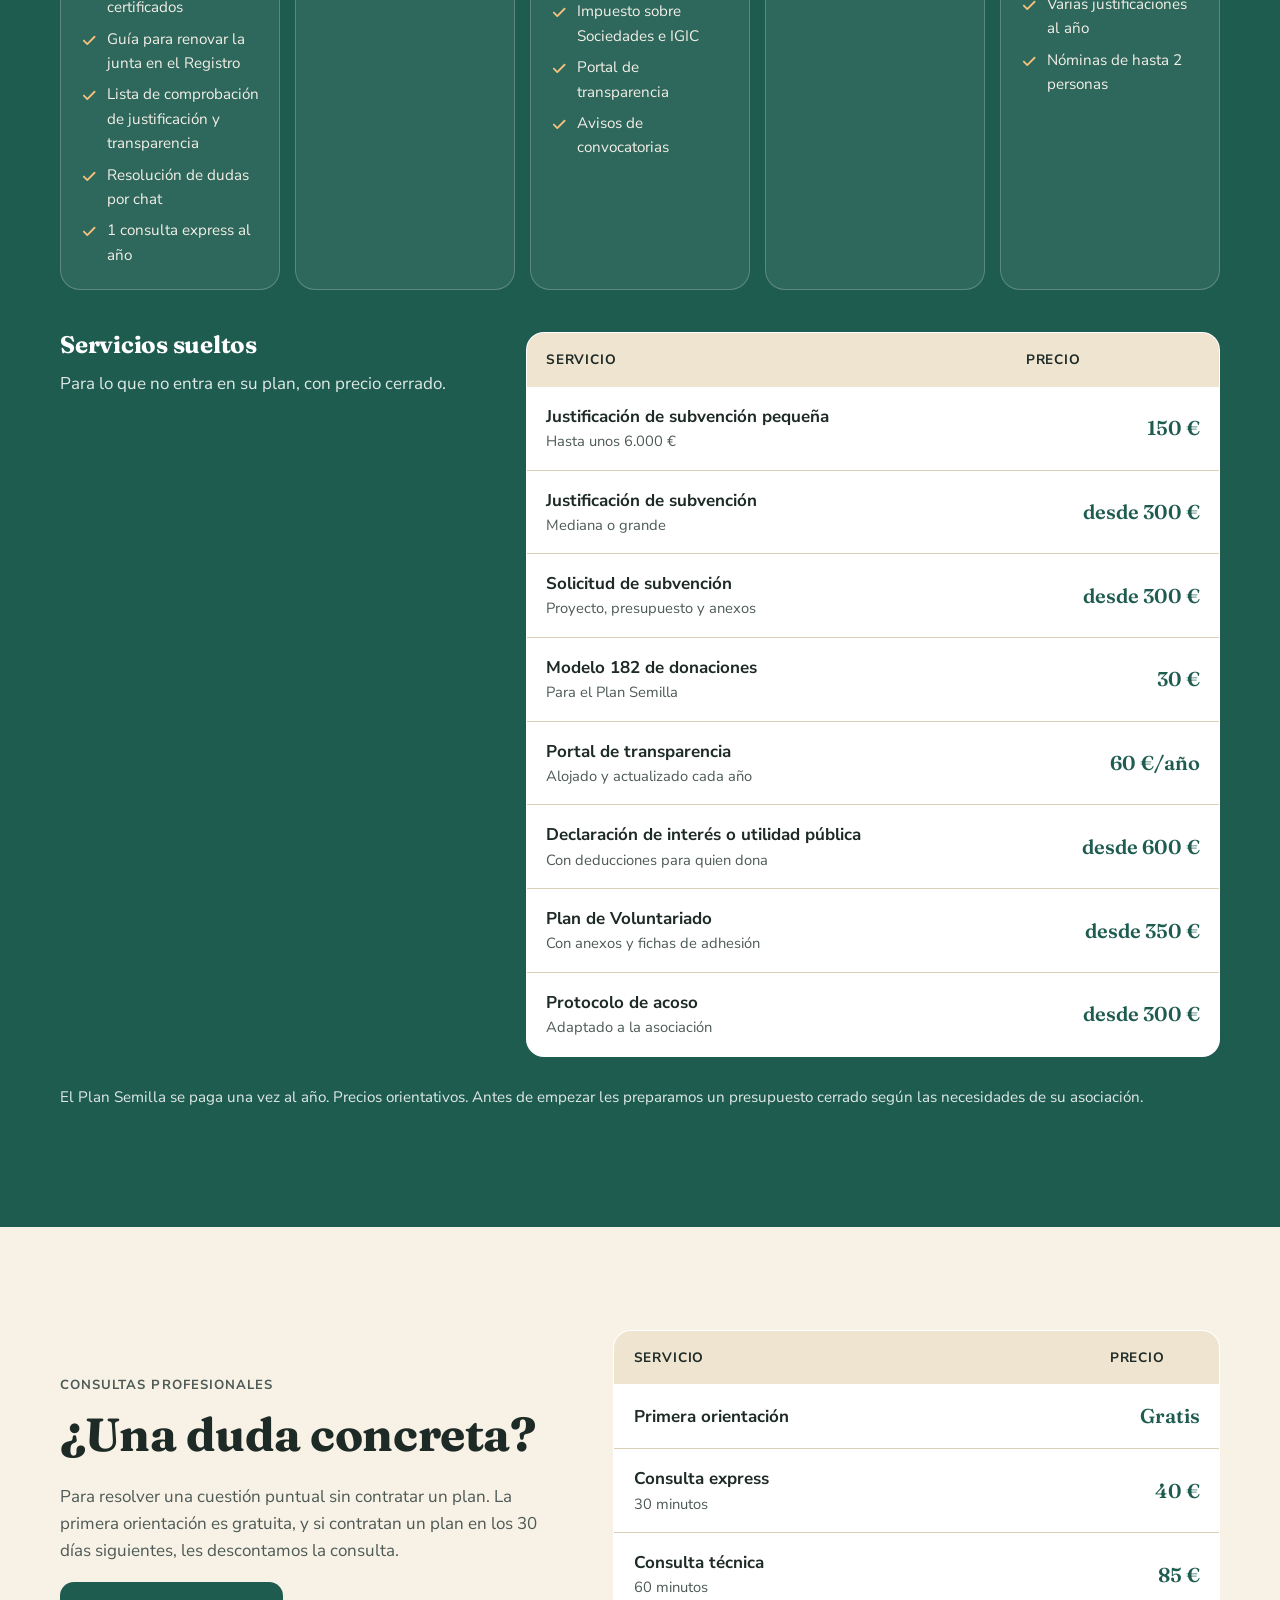
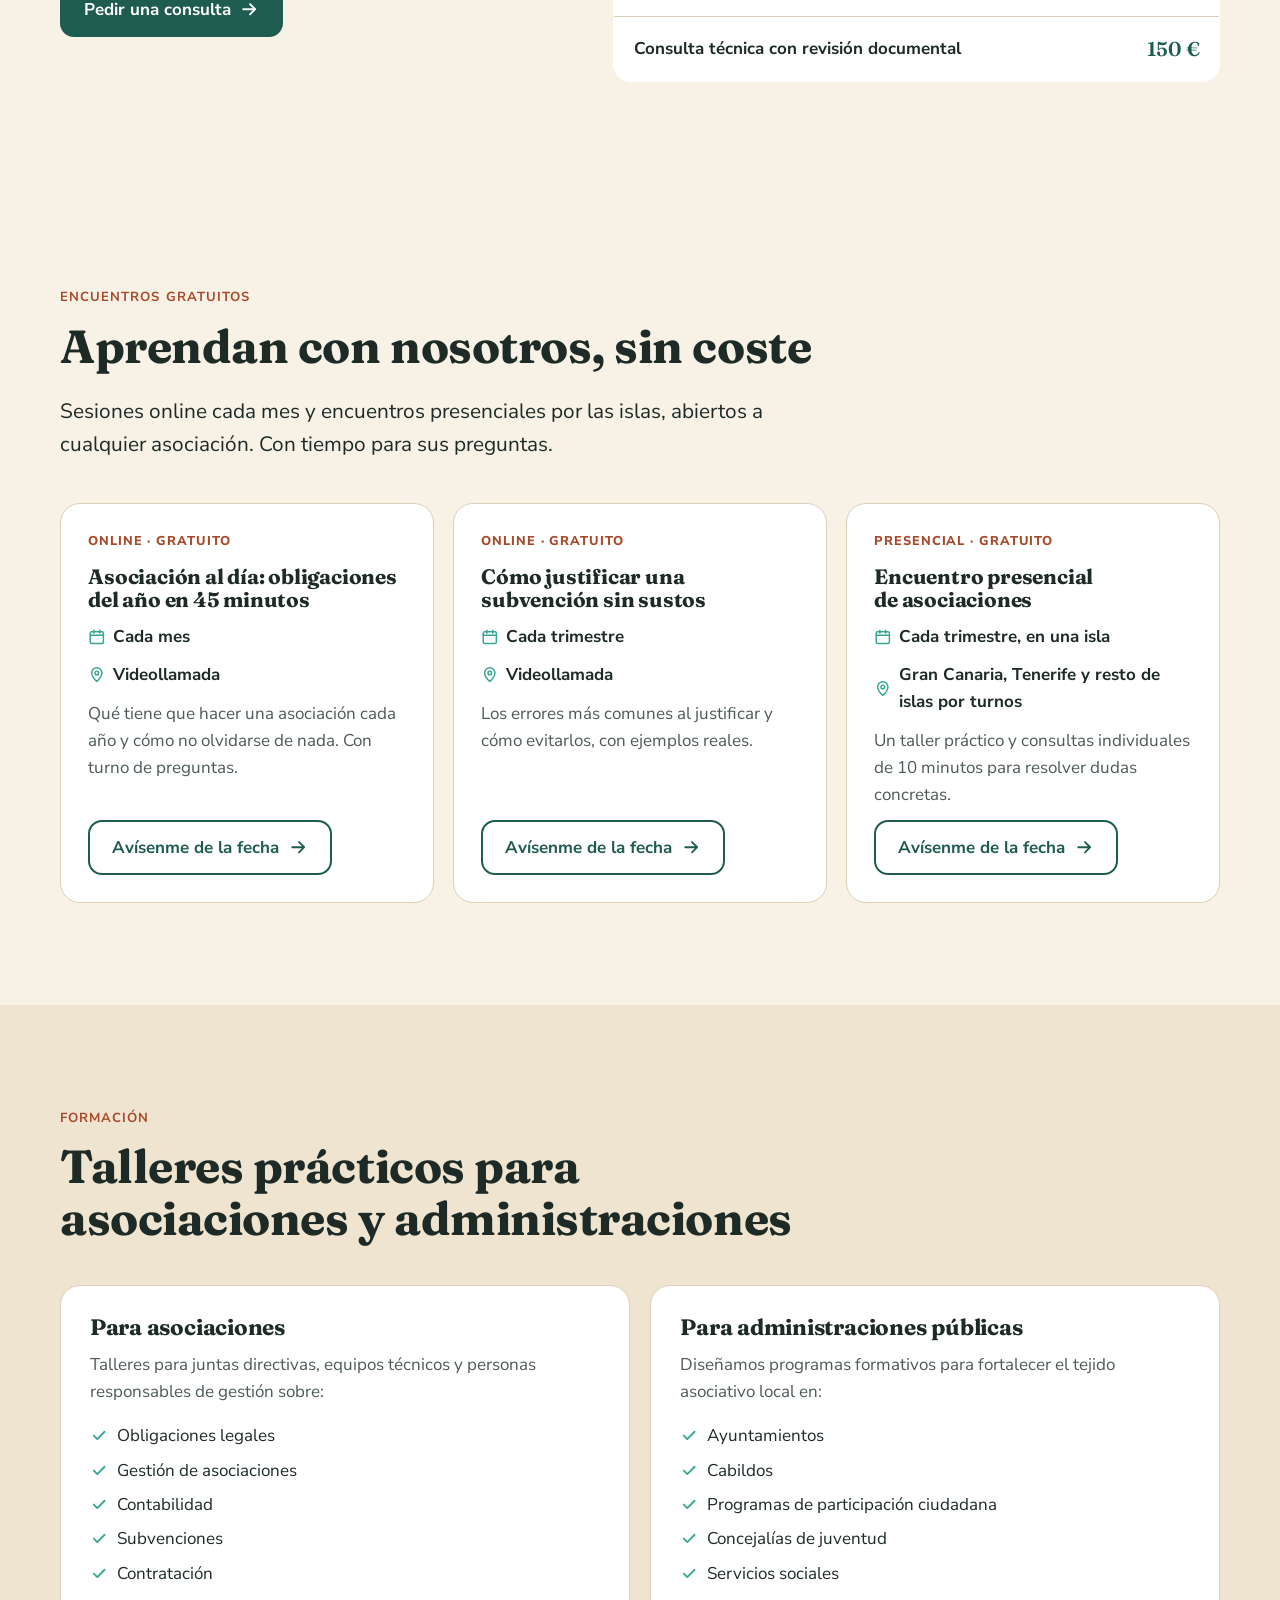
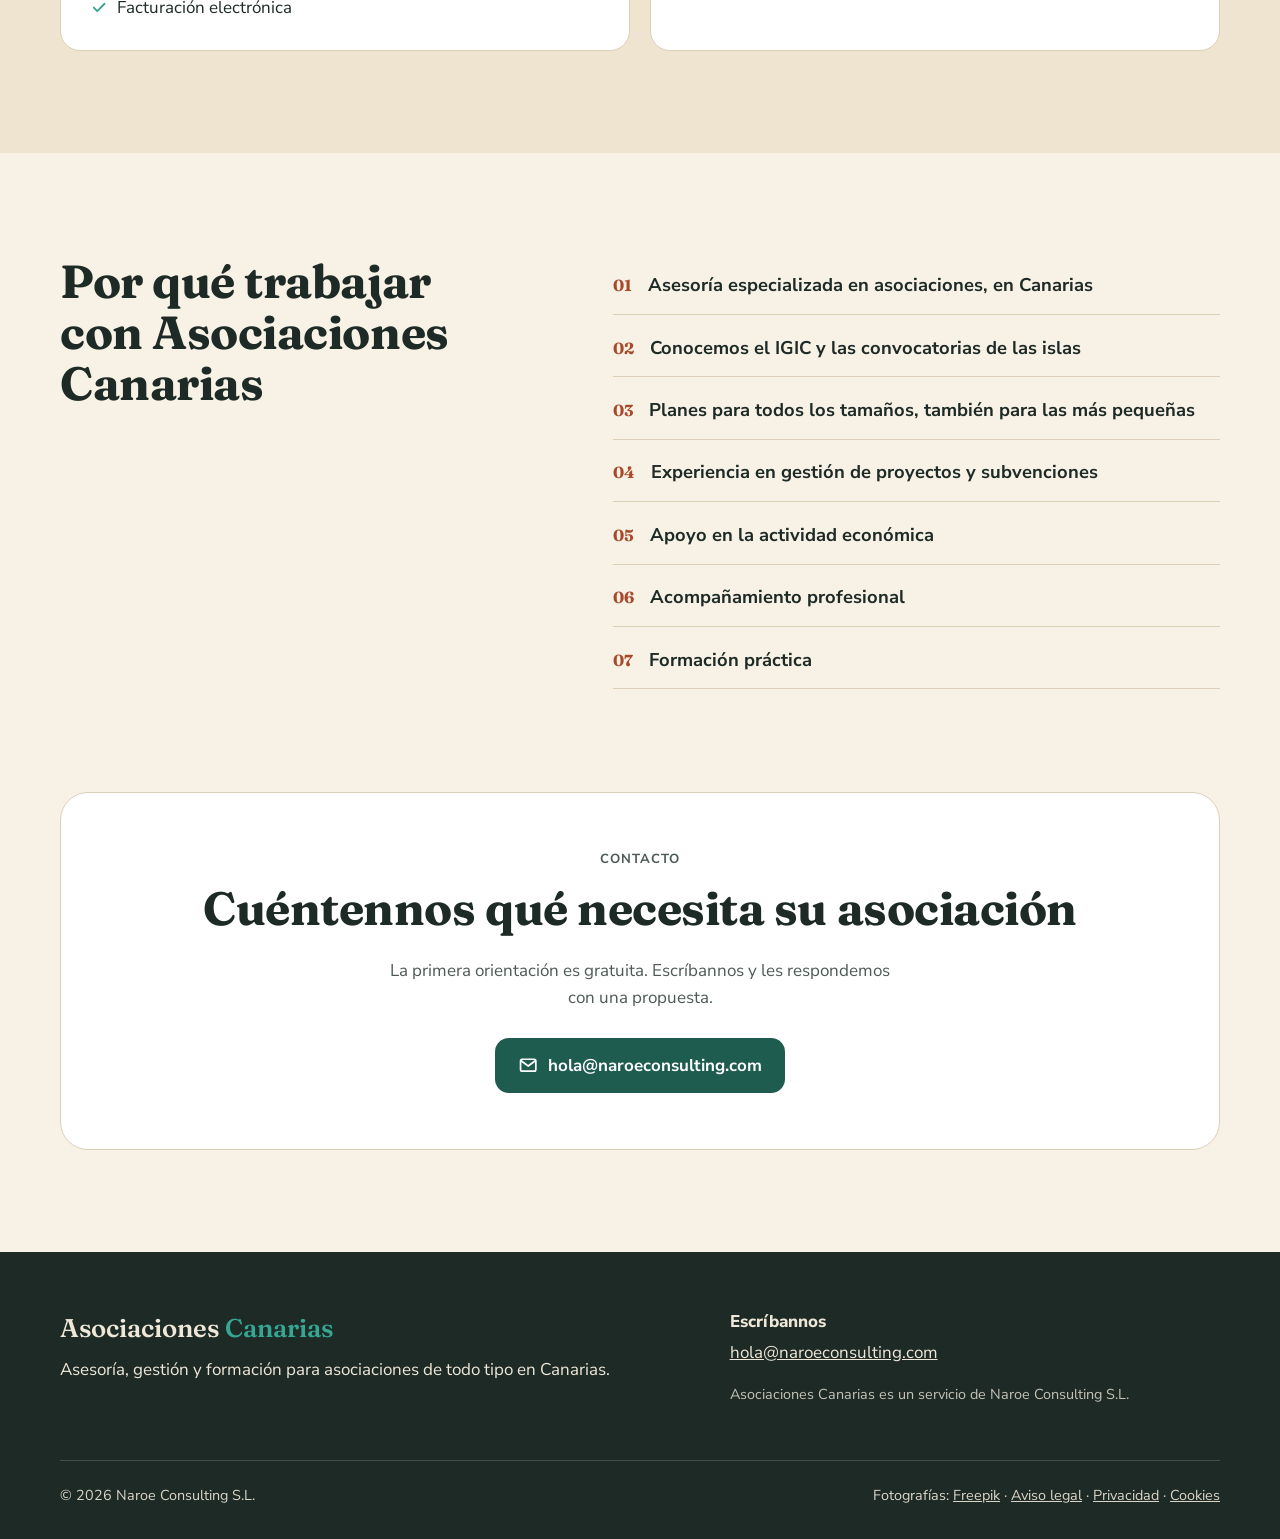
==== commit 3f8f295e: "Plan Semilla, servicios sueltos, encuentros gratuitos y transparencia - Plan Semilla (19 €/mes, pago" ====
--- a/index.html
+++ b/index.html
@@ -29,7 +29,7 @@
   <div class="contenedor nav-fila">
     <a class="marca" href="/" aria-label="Asociaciones Canarias, ir al inicio"><span class="logo-islas" aria-hidden="true"><i></i><i></i><i></i></span><span>Asociaciones <em>Canarias</em></span></a>
     <button class="boton-menu" type="button" aria-controls="menu" aria-expanded="false"><span class="visualmente-oculto">Abrir menú</span><svg viewBox="0 0 24 24" fill="none" stroke="currentColor" stroke-width="2.2" stroke-linecap="round" aria-hidden="true"><path d="M4 7h16M4 12h16M4 17h16"/></svg></button>
-    <ul class="menu" id="menu"><li><a href="/#servicios">Servicios</a></li><li><a href="/#packs">Packs</a></li><li><a href="/#planes">Planes</a></li><li><a href="/#formacion">Formación</a></li><li><a href="/#contacto">Contacto</a></li></ul>
+    <ul class="menu" id="menu"><li><a href="/#servicios">Servicios</a></li><li><a href="/#packs">Packs</a></li><li><a href="/#planes">Planes</a></li><li><a href="/#encuentros">Encuentros gratis</a></li><li><a href="/#formacion">Formación</a></li><li><a href="/#contacto">Contacto</a></li></ul>
   </div>
 </header>
 <main id="contenido">
@@ -41,7 +41,7 @@
       <p class="entradilla">Ayudamos a las asociaciones de Canarias a organizarse, cumplir con sus obligaciones y profesionalizar su actividad. Desde la constitución hasta las subvenciones, la facturación o la relación con las administraciones públicas.</p>
       <div class="botones">
         <a class="boton boton-principal" href="mailto:hola@naroeconsulting.com?subject=Primera%20orientaci%C3%B3n%20gratuita">Primera orientación gratuita <svg viewBox="0 0 24 24" fill="none" stroke="currentColor" stroke-width="2.2" stroke-linecap="round" stroke-linejoin="round" aria-hidden="true"><path d="M5 12h14M13 6l6 6-6 6"/></svg></a>
-        <a class="boton boton-linea" href="#planes">Ver planes y precios</a>
+        <a class="boton boton-linea" href="#planes">Planes desde 19 €/mes</a>
       </div>
     </div>
     <div class="portada-arte con-foto"><img class="portada-foto" src="/img/fotos/manos-800.webp" srcset="/img/fotos/manos-800.webp 800w, /img/fotos/manos-1600.webp 1600w" sizes="100vw" alt="Manos de varias personas unidas sobre una mesa de trabajo" loading="eager" decoding="async" fetchpriority="high">
@@ -72,12 +72,15 @@
       <h3>Asesoría y gestión</h3><p>Les acompañamos en el funcionamiento diario de la asociación.</p><ul class="lista-check"><li><svg viewBox="0 0 24 24" fill="none" stroke="currentColor" stroke-width="2.4" stroke-linecap="round" stroke-linejoin="round" aria-hidden="true"><path d="m5 12.5 4.5 4.5L19 7.5"/></svg><span>Gestión administrativa</span></li><li><svg viewBox="0 0 24 24" fill="none" stroke="currentColor" stroke-width="2.4" stroke-linecap="round" stroke-linejoin="round" aria-hidden="true"><path d="m5 12.5 4.5 4.5L19 7.5"/></svg><span>Contabilidad</span></li><li><svg viewBox="0 0 24 24" fill="none" stroke="currentColor" stroke-width="2.4" stroke-linecap="round" stroke-linejoin="round" aria-hidden="true"><path d="m5 12.5 4.5 4.5L19 7.5"/></svg><span>Obligaciones fiscales</span></li><li><svg viewBox="0 0 24 24" fill="none" stroke="currentColor" stroke-width="2.4" stroke-linecap="round" stroke-linejoin="round" aria-hidden="true"><path d="m5 12.5 4.5 4.5L19 7.5"/></svg><span>Gestión laboral</span></li><li><svg viewBox="0 0 24 24" fill="none" stroke="currentColor" stroke-width="2.4" stroke-linecap="round" stroke-linejoin="round" aria-hidden="true"><path d="m5 12.5 4.5 4.5L19 7.5"/></svg><span>Organización documental</span></li></ul></div>
     </article><article class="area aparece">
       <div class="area-txt"><span class="area-num" aria-hidden="true">03</span>
+      <h3>Transparencia y cumplimiento</h3><p>Muchas asociaciones con subvenciones están obligadas a publicar información cada año. Lo dejamos hecho y al día.</p><ul class="lista-check"><li><svg viewBox="0 0 24 24" fill="none" stroke="currentColor" stroke-width="2.4" stroke-linecap="round" stroke-linejoin="round" aria-hidden="true"><path d="m5 12.5 4.5 4.5L19 7.5"/></svg><span>Portal de transparencia</span></li><li><svg viewBox="0 0 24 24" fill="none" stroke="currentColor" stroke-width="2.4" stroke-linecap="round" stroke-linejoin="round" aria-hidden="true"><path d="m5 12.5 4.5 4.5L19 7.5"/></svg><span>Obligaciones ante el Comisionado de Transparencia de Canarias</span></li><li><svg viewBox="0 0 24 24" fill="none" stroke="currentColor" stroke-width="2.4" stroke-linecap="round" stroke-linejoin="round" aria-hidden="true"><path d="m5 12.5 4.5 4.5L19 7.5"/></svg><span>Protección de datos de socios y voluntariado</span></li><li><svg viewBox="0 0 24 24" fill="none" stroke="currentColor" stroke-width="2.4" stroke-linecap="round" stroke-linejoin="round" aria-hidden="true"><path d="m5 12.5 4.5 4.5L19 7.5"/></svg><span>Calendario de obligaciones con avisos</span></li></ul></div>
+    </article><article class="area aparece">
+      <div class="area-txt"><span class="area-num" aria-hidden="true">04</span>
       <h3>Actividad económica y facturación</h3><p>Muchas asociaciones desarrollan proyectos y prestan servicios. Les apoyamos para hacerlo bien.</p><ul class="lista-check"><li><svg viewBox="0 0 24 24" fill="none" stroke="currentColor" stroke-width="2.4" stroke-linecap="round" stroke-linejoin="round" aria-hidden="true"><path d="m5 12.5 4.5 4.5L19 7.5"/></svg><span>Organización de la actividad económica</span></li><li><svg viewBox="0 0 24 24" fill="none" stroke="currentColor" stroke-width="2.4" stroke-linecap="round" stroke-linejoin="round" aria-hidden="true"><path d="m5 12.5 4.5 4.5L19 7.5"/></svg><span>Facturación</span></li><li><svg viewBox="0 0 24 24" fill="none" stroke="currentColor" stroke-width="2.4" stroke-linecap="round" stroke-linejoin="round" aria-hidden="true"><path d="m5 12.5 4.5 4.5L19 7.5"/></svg><span>Facturación electrónica</span></li><li><svg viewBox="0 0 24 24" fill="none" stroke="currentColor" stroke-width="2.4" stroke-linecap="round" stroke-linejoin="round" aria-hidden="true"><path d="m5 12.5 4.5 4.5L19 7.5"/></svg><span>Facturación a administraciones públicas (FACe)</span></li></ul></div>
     </article><article class="area aparece">
-      <div class="area-txt"><span class="area-num" aria-hidden="true">04</span>
+      <div class="area-txt"><span class="area-num" aria-hidden="true">05</span>
       <h3>Subvenciones y proyectos</h3><p>Les ayudamos en todo el recorrido de una ayuda pública.</p><ul class="lista-check"><li><svg viewBox="0 0 24 24" fill="none" stroke="currentColor" stroke-width="2.4" stroke-linecap="round" stroke-linejoin="round" aria-hidden="true"><path d="m5 12.5 4.5 4.5L19 7.5"/></svg><span>Preparar proyectos</span></li><li><svg viewBox="0 0 24 24" fill="none" stroke="currentColor" stroke-width="2.4" stroke-linecap="round" stroke-linejoin="round" aria-hidden="true"><path d="m5 12.5 4.5 4.5L19 7.5"/></svg><span>Presentar solicitudes</span></li><li><svg viewBox="0 0 24 24" fill="none" stroke="currentColor" stroke-width="2.4" stroke-linecap="round" stroke-linejoin="round" aria-hidden="true"><path d="m5 12.5 4.5 4.5L19 7.5"/></svg><span>Ejecutar subvenciones</span></li><li><svg viewBox="0 0 24 24" fill="none" stroke="currentColor" stroke-width="2.4" stroke-linecap="round" stroke-linejoin="round" aria-hidden="true"><path d="m5 12.5 4.5 4.5L19 7.5"/></svg><span>Justificar ayudas</span></li></ul></div>
     </article><article class="area aparece">
-      <div class="area-txt"><span class="area-num" aria-hidden="true">05</span>
+      <div class="area-txt"><span class="area-num" aria-hidden="true">06</span>
       <h3>Formación</h3><p>Programas formativos para juntas directivas, equipos técnicos y personas responsables de gestión.</p></div>
     </article></div>
   </div>
@@ -91,7 +94,7 @@
       <header><h3>Pack Starter</h3><p class="pack-lema">Crea tu asociación sin complicaciones</p></header>
       <p class="precio">450 €</p>
       <p>Creamos su asociación desde cero y le entregamos toda la documentación necesaria para empezar a funcionar correctamente desde el primer día.</p>
-      <ul class="lista-check"><li><svg viewBox="0 0 24 24" fill="none" stroke="currentColor" stroke-width="2.4" stroke-linecap="round" stroke-linejoin="round" aria-hidden="true"><path d="m5 12.5 4.5 4.5L19 7.5"/></svg><span>Asesoramiento inicial: tipo de asociación, actividad y estructura de la junta directiva</span></li><li><svg viewBox="0 0 24 24" fill="none" stroke="currentColor" stroke-width="2.4" stroke-linecap="round" stroke-linejoin="round" aria-hidden="true"><path d="m5 12.5 4.5 4.5L19 7.5"/></svg><span>Acta fundacional, estatutos adaptados, solicitud de inscripción y documentación de socios fundadores</span></li><li><svg viewBox="0 0 24 24" fill="none" stroke="currentColor" stroke-width="2.4" stroke-linecap="round" stroke-linejoin="round" aria-hidden="true"><path d="m5 12.5 4.5 4.5L19 7.5"/></svg><span>Presentación en el Registro de Asociaciones y seguimiento del expediente</span></li><li><svg viewBox="0 0 24 24" fill="none" stroke="currentColor" stroke-width="2.4" stroke-linecap="round" stroke-linejoin="round" aria-hidden="true"><path d="m5 12.5 4.5 4.5L19 7.5"/></svg><span>Solicitud de CIF, alta censal y orientación fiscal básica</span></li><li><svg viewBox="0 0 24 24" fill="none" stroke="currentColor" stroke-width="2.4" stroke-linecap="round" stroke-linejoin="round" aria-hidden="true"><path d="m5 12.5 4.5 4.5L19 7.5"/></svg><span>Certificados y documentación para abrir la cuenta bancaria</span></li><li><svg viewBox="0 0 24 24" fill="none" stroke="currentColor" stroke-width="2.4" stroke-linecap="round" stroke-linejoin="round" aria-hidden="true"><path d="m5 12.5 4.5 4.5L19 7.5"/></svg><span>Kit de gestión: modelos de libro de socios, actas, convocatorias y certificados</span></li></ul>
+      <ul class="lista-check"><li><svg viewBox="0 0 24 24" fill="none" stroke="currentColor" stroke-width="2.4" stroke-linecap="round" stroke-linejoin="round" aria-hidden="true"><path d="m5 12.5 4.5 4.5L19 7.5"/></svg><span>Asesoramiento inicial: tipo de asociación, actividad y estructura de la junta directiva</span></li><li><svg viewBox="0 0 24 24" fill="none" stroke="currentColor" stroke-width="2.4" stroke-linecap="round" stroke-linejoin="round" aria-hidden="true"><path d="m5 12.5 4.5 4.5L19 7.5"/></svg><span>Acta fundacional, estatutos adaptados, solicitud de inscripción y documentación de socios fundadores</span></li><li><svg viewBox="0 0 24 24" fill="none" stroke="currentColor" stroke-width="2.4" stroke-linecap="round" stroke-linejoin="round" aria-hidden="true"><path d="m5 12.5 4.5 4.5L19 7.5"/></svg><span>Presentación en el Registro de Asociaciones y seguimiento del expediente</span></li><li><svg viewBox="0 0 24 24" fill="none" stroke="currentColor" stroke-width="2.4" stroke-linecap="round" stroke-linejoin="round" aria-hidden="true"><path d="m5 12.5 4.5 4.5L19 7.5"/></svg><span>Solicitud de CIF, alta censal y orientación fiscal básica</span></li><li><svg viewBox="0 0 24 24" fill="none" stroke="currentColor" stroke-width="2.4" stroke-linecap="round" stroke-linejoin="round" aria-hidden="true"><path d="m5 12.5 4.5 4.5L19 7.5"/></svg><span>Certificados y documentación para abrir la cuenta bancaria</span></li><li><svg viewBox="0 0 24 24" fill="none" stroke="currentColor" stroke-width="2.4" stroke-linecap="round" stroke-linejoin="round" aria-hidden="true"><path d="m5 12.5 4.5 4.5L19 7.5"/></svg><span>Kit de gestión: modelos de libro de socios, actas, convocatorias y certificados</span></li><li><svg viewBox="0 0 24 24" fill="none" stroke="currentColor" stroke-width="2.4" stroke-linecap="round" stroke-linejoin="round" aria-hidden="true"><path d="m5 12.5 4.5 4.5L19 7.5"/></svg><span>3 meses del Plan Semilla incluidos</span></li></ul>
       <a class="boton boton-linea" href="mailto:hola@naroeconsulting.com?subject=Informaci%C3%B3n%20sobre%20el%20Pack%20Starter">Pedir información <svg viewBox="0 0 24 24" fill="none" stroke="currentColor" stroke-width="2.2" stroke-linecap="round" stroke-linejoin="round" aria-hidden="true"><path d="M5 12h14M13 6l6 6-6 6"/></svg></a>
     </article><article class="pack aparece">
       <header><h3>Pack Reactiva tu Asociación</h3><p class="pack-lema">Para asociaciones inscritas que no funcionan como deberían</p></header>
@@ -114,34 +117,57 @@
     <div class="cabecera-seccion"><p class="antetitulo">Planes de asesoramiento mensual</p><h2 id="t-planes">Una cuota al mes y la gestión al día</h2>
     <p class="entradilla">Elijan el plan que encaja con el tamaño y la actividad de su asociación.</p></div>
     <ul class="planes"><li class="plan aparece">
+      <h3>Plan Semilla</h3>
+      <p class="plan-para">Asociaciones muy pequeñas: cuotas de socios y una subvención pequeña</p>
+      <p class="plan-precio"><span>desde</span> <strong>19 €</strong><span>/mes</span></p>
+      <p class="plan-nota"><svg viewBox="0 0 24 24" fill="none" stroke="currentColor" stroke-width="2.4" stroke-linecap="round" stroke-linejoin="round" aria-hidden="true"><path d="m5 12.5 4.5 4.5L19 7.5"/></svg>Pago anual: 228 €</p>
+      <ul class="lista-check plan-incluye"><li><svg viewBox="0 0 24 24" fill="none" stroke="currentColor" stroke-width="2.4" stroke-linecap="round" stroke-linejoin="round" aria-hidden="true"><path d="m5 12.5 4.5 4.5L19 7.5"/></svg><span>Calendario de obligaciones con avisos</span></li><li><svg viewBox="0 0 24 24" fill="none" stroke="currentColor" stroke-width="2.4" stroke-linecap="round" stroke-linejoin="round" aria-hidden="true"><path d="m5 12.5 4.5 4.5L19 7.5"/></svg><span>Libro de socios y cobro de cuotas</span></li><li><svg viewBox="0 0 24 24" fill="none" stroke="currentColor" stroke-width="2.4" stroke-linecap="round" stroke-linejoin="round" aria-hidden="true"><path d="m5 12.5 4.5 4.5L19 7.5"/></svg><span>Plantillas de actas y certificados</span></li><li><svg viewBox="0 0 24 24" fill="none" stroke="currentColor" stroke-width="2.4" stroke-linecap="round" stroke-linejoin="round" aria-hidden="true"><path d="m5 12.5 4.5 4.5L19 7.5"/></svg><span>Guía para renovar la junta en el Registro</span></li><li><svg viewBox="0 0 24 24" fill="none" stroke="currentColor" stroke-width="2.4" stroke-linecap="round" stroke-linejoin="round" aria-hidden="true"><path d="m5 12.5 4.5 4.5L19 7.5"/></svg><span>Lista de comprobación de justificación y transparencia</span></li><li><svg viewBox="0 0 24 24" fill="none" stroke="currentColor" stroke-width="2.4" stroke-linecap="round" stroke-linejoin="round" aria-hidden="true"><path d="m5 12.5 4.5 4.5L19 7.5"/></svg><span>Resolución de dudas por chat</span></li><li><svg viewBox="0 0 24 24" fill="none" stroke="currentColor" stroke-width="2.4" stroke-linecap="round" stroke-linejoin="round" aria-hidden="true"><path d="m5 12.5 4.5 4.5L19 7.5"/></svg><span>1 consulta express al año</span></li></ul>
+    </li><li class="plan aparece">
       <h3>Plan Impulsa</h3>
       <p class="plan-para">Asociaciones pequeñas</p>
       <p class="plan-precio"><span>desde</span> <strong>45 €</strong><span>/mes</span></p>
       <p class="plan-nota"><svg viewBox="0 0 24 24" fill="none" stroke="currentColor" stroke-width="2.4" stroke-linecap="round" stroke-linejoin="round" aria-hidden="true"><path d="m5 12.5 4.5 4.5L19 7.5"/></svg>Soporte básico</p>
+      <ul class="lista-check plan-incluye"><li><svg viewBox="0 0 24 24" fill="none" stroke="currentColor" stroke-width="2.4" stroke-linecap="round" stroke-linejoin="round" aria-hidden="true"><path d="m5 12.5 4.5 4.5L19 7.5"/></svg><span>Todo lo del Plan Semilla</span></li><li><svg viewBox="0 0 24 24" fill="none" stroke="currentColor" stroke-width="2.4" stroke-linecap="round" stroke-linejoin="round" aria-hidden="true"><path d="m5 12.5 4.5 4.5L19 7.5"/></svg><span>Trámites del Registro hechos por nosotros</span></li><li><svg viewBox="0 0 24 24" fill="none" stroke="currentColor" stroke-width="2.4" stroke-linecap="round" stroke-linejoin="round" aria-hidden="true"><path d="m5 12.5 4.5 4.5L19 7.5"/></svg><span>Modelo 182 de donaciones</span></li><li><svg viewBox="0 0 24 24" fill="none" stroke="currentColor" stroke-width="2.4" stroke-linecap="round" stroke-linejoin="round" aria-hidden="true"><path d="m5 12.5 4.5 4.5L19 7.5"/></svg><span>Protección de datos</span></li><li><svg viewBox="0 0 24 24" fill="none" stroke="currentColor" stroke-width="2.4" stroke-linecap="round" stroke-linejoin="round" aria-hidden="true"><path d="m5 12.5 4.5 4.5L19 7.5"/></svg><span>Consultas por escrito</span></li></ul>
     </li><li class="plan aparece">
       <h3>Plan Gestiona</h3>
       <p class="plan-para">Asociaciones activas</p>
       <p class="plan-precio"><span>desde</span> <strong>95 €</strong><span>/mes</span></p>
       <p class="plan-nota"><svg viewBox="0 0 24 24" fill="none" stroke="currentColor" stroke-width="2.4" stroke-linecap="round" stroke-linejoin="round" aria-hidden="true"><path d="m5 12.5 4.5 4.5L19 7.5"/></svg>Incluye contabilidad</p>
+      <ul class="lista-check plan-incluye"><li><svg viewBox="0 0 24 24" fill="none" stroke="currentColor" stroke-width="2.4" stroke-linecap="round" stroke-linejoin="round" aria-hidden="true"><path d="m5 12.5 4.5 4.5L19 7.5"/></svg><span>Todo lo del Plan Impulsa</span></li><li><svg viewBox="0 0 24 24" fill="none" stroke="currentColor" stroke-width="2.4" stroke-linecap="round" stroke-linejoin="round" aria-hidden="true"><path d="m5 12.5 4.5 4.5L19 7.5"/></svg><span>Contabilidad de entidad sin ánimo de lucro</span></li><li><svg viewBox="0 0 24 24" fill="none" stroke="currentColor" stroke-width="2.4" stroke-linecap="round" stroke-linejoin="round" aria-hidden="true"><path d="m5 12.5 4.5 4.5L19 7.5"/></svg><span>Cuentas y memoria para la asamblea</span></li><li><svg viewBox="0 0 24 24" fill="none" stroke="currentColor" stroke-width="2.4" stroke-linecap="round" stroke-linejoin="round" aria-hidden="true"><path d="m5 12.5 4.5 4.5L19 7.5"/></svg><span>Impuesto sobre Sociedades e IGIC</span></li><li><svg viewBox="0 0 24 24" fill="none" stroke="currentColor" stroke-width="2.4" stroke-linecap="round" stroke-linejoin="round" aria-hidden="true"><path d="m5 12.5 4.5 4.5L19 7.5"/></svg><span>Portal de transparencia</span></li><li><svg viewBox="0 0 24 24" fill="none" stroke="currentColor" stroke-width="2.4" stroke-linecap="round" stroke-linejoin="round" aria-hidden="true"><path d="m5 12.5 4.5 4.5L19 7.5"/></svg><span>Avisos de convocatorias</span></li></ul>
     </li><li class="plan aparece">
       <h3>Plan Profesional</h3>
       <p class="plan-para">Asociaciones que prestan servicios</p>
       <p class="plan-precio"><span>desde</span> <strong>185 €</strong><span>/mes</span></p>
       <p class="plan-nota"><svg viewBox="0 0 24 24" fill="none" stroke="currentColor" stroke-width="2.4" stroke-linecap="round" stroke-linejoin="round" aria-hidden="true"><path d="m5 12.5 4.5 4.5L19 7.5"/></svg>Actividad económica</p>
+      <ul class="lista-check plan-incluye"><li><svg viewBox="0 0 24 24" fill="none" stroke="currentColor" stroke-width="2.4" stroke-linecap="round" stroke-linejoin="round" aria-hidden="true"><path d="m5 12.5 4.5 4.5L19 7.5"/></svg><span>Todo lo del Plan Gestiona</span></li><li><svg viewBox="0 0 24 24" fill="none" stroke="currentColor" stroke-width="2.4" stroke-linecap="round" stroke-linejoin="round" aria-hidden="true"><path d="m5 12.5 4.5 4.5L19 7.5"/></svg><span>Facturación y actividad económica</span></li><li><svg viewBox="0 0 24 24" fill="none" stroke="currentColor" stroke-width="2.4" stroke-linecap="round" stroke-linejoin="round" aria-hidden="true"><path d="m5 12.5 4.5 4.5L19 7.5"/></svg><span>IGIC repercutido</span></li><li><svg viewBox="0 0 24 24" fill="none" stroke="currentColor" stroke-width="2.4" stroke-linecap="round" stroke-linejoin="round" aria-hidden="true"><path d="m5 12.5 4.5 4.5L19 7.5"/></svg><span>1 justificación de subvención al año</span></li></ul>
     </li><li class="plan aparece">
       <h3>Plan Red Pública</h3>
       <p class="plan-para">Asociaciones que trabajan con administraciones</p>
       <p class="plan-precio"><span>desde</span> <strong>325 €</strong><span>/mes</span></p>
       <p class="plan-nota"><svg viewBox="0 0 24 24" fill="none" stroke="currentColor" stroke-width="2.4" stroke-linecap="round" stroke-linejoin="round" aria-hidden="true"><path d="m5 12.5 4.5 4.5L19 7.5"/></svg>Facturación pública</p>
+      <ul class="lista-check plan-incluye"><li><svg viewBox="0 0 24 24" fill="none" stroke="currentColor" stroke-width="2.4" stroke-linecap="round" stroke-linejoin="round" aria-hidden="true"><path d="m5 12.5 4.5 4.5L19 7.5"/></svg><span>Todo lo del Plan Profesional</span></li><li><svg viewBox="0 0 24 24" fill="none" stroke="currentColor" stroke-width="2.4" stroke-linecap="round" stroke-linejoin="round" aria-hidden="true"><path d="m5 12.5 4.5 4.5L19 7.5"/></svg><span>Facturación electrónica a administraciones (FACe)</span></li><li><svg viewBox="0 0 24 24" fill="none" stroke="currentColor" stroke-width="2.4" stroke-linecap="round" stroke-linejoin="round" aria-hidden="true"><path d="m5 12.5 4.5 4.5L19 7.5"/></svg><span>Varias justificaciones al año</span></li><li><svg viewBox="0 0 24 24" fill="none" stroke="currentColor" stroke-width="2.4" stroke-linecap="round" stroke-linejoin="round" aria-hidden="true"><path d="m5 12.5 4.5 4.5L19 7.5"/></svg><span>Nóminas de hasta 2 personas</span></li></ul>
     </li></ul>
-    <p class="nota-precios">Precios orientativos. Antes de empezar les preparamos un presupuesto cerrado según las necesidades de su asociación.</p>
+    <div class="extras">
+      <div><h3>Servicios sueltos</h3><p>Para lo que no entra en su plan, con precio cerrado.</p></div>
+      <table class="tabla-precios"><caption class="visualmente-oculto">Precios de los servicios sueltos</caption>
+      <thead><tr><th scope="col">Servicio</th><th scope="col">Precio</th></tr></thead><tbody><tr><th scope="row">Justificación de subvención pequeña<span>Hasta unos 6.000 €</span></th>
+      <td>150 €</td></tr><tr><th scope="row">Justificación de subvención<span>Mediana o grande</span></th>
+      <td>desde 300 €</td></tr><tr><th scope="row">Solicitud de subvención<span>Proyecto, presupuesto y anexos</span></th>
+      <td>desde 300 €</td></tr><tr><th scope="row">Modelo 182 de donaciones<span>Para el Plan Semilla</span></th>
+      <td>30 €</td></tr><tr><th scope="row">Portal de transparencia<span>Alojado y actualizado cada año</span></th>
+      <td>60 €/año</td></tr><tr><th scope="row">Declaración de interés o utilidad pública<span>Con deducciones para quien dona</span></th>
+      <td>desde 600 €</td></tr><tr><th scope="row">Plan de Voluntariado<span>Con anexos y fichas de adhesión</span></th>
+      <td>desde 350 €</td></tr><tr><th scope="row">Protocolo de acoso<span>Adaptado a la asociación</span></th>
+      <td>desde 300 €</td></tr></tbody></table>
+    </div>
+    <p class="nota-precios">El Plan Semilla se paga una vez al año. Precios orientativos. Antes de empezar les preparamos un presupuesto cerrado según las necesidades de su asociación.</p>
   </div>
 </section>
 
 <section class="seccion" id="consultas" aria-labelledby="t-consultas">
   <div class="contenedor consultas-grid">
     <div><p class="antetitulo">Consultas profesionales</p><h2 id="t-consultas">¿Una duda concreta?</h2>
-    <p>Para resolver una cuestión puntual sin contratar un plan. La primera orientación es gratuita.</p>
+    <p>Para resolver una cuestión puntual sin contratar un plan. La primera orientación es gratuita, y si contratan un plan en los 30 días siguientes, les descontamos la consulta.</p>
     <a class="boton boton-principal" href="mailto:hola@naroeconsulting.com?subject=Consulta%20profesional">Pedir una consulta <svg viewBox="0 0 24 24" fill="none" stroke="currentColor" stroke-width="2.2" stroke-linecap="round" stroke-linejoin="round" aria-hidden="true"><path d="M5 12h14M13 6l6 6-6 6"/></svg></a></div>
     <table class="tabla-precios"><caption class="visualmente-oculto">Precios de las consultas</caption>
     <thead><tr><th scope="col">Servicio</th><th scope="col">Precio</th></tr></thead><tbody><tr><th scope="row">Primera orientación</th>
@@ -152,6 +178,35 @@
   </div>
 </section>
 
+<section class="seccion" id="encuentros" aria-labelledby="t-encuentros">
+  <div class="contenedor">
+    <div class="cabecera-seccion"><p class="antetitulo">Encuentros gratuitos</p><h2 id="t-encuentros">Aprendan con nosotros, sin coste</h2>
+    <p class="entradilla">Sesiones online cada mes y encuentros presenciales por las islas, abiertos a cualquier asociación. Con tiempo para sus preguntas.</p></div>
+    <div class="encuentros"><article class="encuentro aparece">
+      <p class="encuentro-tipo">Online · gratuito</p>
+      <h3>Asociación al día: obligaciones del año en 45 minutos</h3>
+      <p class="encuentro-cuando"><svg viewBox="0 0 24 24" fill="none" stroke="currentColor" stroke-width="2" stroke-linecap="round" stroke-linejoin="round" aria-hidden="true"><rect x="3" y="5" width="18" height="16" rx="2"/><path d="M16 3v4M8 3v4M3 10h18"/></svg><span>Cada mes</span></p>
+      <p class="encuentro-cuando"><svg viewBox="0 0 24 24" fill="none" stroke="currentColor" stroke-width="2" stroke-linecap="round" stroke-linejoin="round" aria-hidden="true"><path d="M12 21s-7-6.2-7-11.5A7 7 0 0 1 19 9.5C19 14.8 12 21 12 21z"/><circle cx="12" cy="9.5" r="2.5"/></svg><span>Videollamada</span></p>
+      <p>Qué tiene que hacer una asociación cada año y cómo no olvidarse de nada. Con turno de preguntas.</p>
+      <a class="boton boton-linea" href="mailto:hola@naroeconsulting.com?subject=Inscripci%C3%B3n%3A%20Asociaci%C3%B3n%20al%20d%C3%ADa%3A%20obligaciones%20del%20a%C3%B1o%20en%2045%20minutos">Avísenme de la fecha <svg viewBox="0 0 24 24" fill="none" stroke="currentColor" stroke-width="2.2" stroke-linecap="round" stroke-linejoin="round" aria-hidden="true"><path d="M5 12h14M13 6l6 6-6 6"/></svg></a>
+    </article><article class="encuentro aparece">
+      <p class="encuentro-tipo">Online · gratuito</p>
+      <h3>Cómo justificar una subvención sin sustos</h3>
+      <p class="encuentro-cuando"><svg viewBox="0 0 24 24" fill="none" stroke="currentColor" stroke-width="2" stroke-linecap="round" stroke-linejoin="round" aria-hidden="true"><rect x="3" y="5" width="18" height="16" rx="2"/><path d="M16 3v4M8 3v4M3 10h18"/></svg><span>Cada trimestre</span></p>
+      <p class="encuentro-cuando"><svg viewBox="0 0 24 24" fill="none" stroke="currentColor" stroke-width="2" stroke-linecap="round" stroke-linejoin="round" aria-hidden="true"><path d="M12 21s-7-6.2-7-11.5A7 7 0 0 1 19 9.5C19 14.8 12 21 12 21z"/><circle cx="12" cy="9.5" r="2.5"/></svg><span>Videollamada</span></p>
+      <p>Los errores más comunes al justificar y cómo evitarlos, con ejemplos reales.</p>
+      <a class="boton boton-linea" href="mailto:hola@naroeconsulting.com?subject=Inscripci%C3%B3n%3A%20C%C3%B3mo%20justificar%20una%20subvenci%C3%B3n%20sin%20sustos">Avísenme de la fecha <svg viewBox="0 0 24 24" fill="none" stroke="currentColor" stroke-width="2.2" stroke-linecap="round" stroke-linejoin="round" aria-hidden="true"><path d="M5 12h14M13 6l6 6-6 6"/></svg></a>
+    </article><article class="encuentro aparece">
+      <p class="encuentro-tipo">Presencial · gratuito</p>
+      <h3>Encuentro presencial de asociaciones</h3>
+      <p class="encuentro-cuando"><svg viewBox="0 0 24 24" fill="none" stroke="currentColor" stroke-width="2" stroke-linecap="round" stroke-linejoin="round" aria-hidden="true"><rect x="3" y="5" width="18" height="16" rx="2"/><path d="M16 3v4M8 3v4M3 10h18"/></svg><span>Cada trimestre, en una isla</span></p>
+      <p class="encuentro-cuando"><svg viewBox="0 0 24 24" fill="none" stroke="currentColor" stroke-width="2" stroke-linecap="round" stroke-linejoin="round" aria-hidden="true"><path d="M12 21s-7-6.2-7-11.5A7 7 0 0 1 19 9.5C19 14.8 12 21 12 21z"/><circle cx="12" cy="9.5" r="2.5"/></svg><span>Gran Canaria, Tenerife y resto de islas por turnos</span></p>
+      <p>Un taller práctico y consultas individuales de 10 minutos para resolver dudas concretas.</p>
+      <a class="boton boton-linea" href="mailto:hola@naroeconsulting.com?subject=Inscripci%C3%B3n%3A%20Encuentro%20presencial%20de%20asociaciones">Avísenme de la fecha <svg viewBox="0 0 24 24" fill="none" stroke="currentColor" stroke-width="2.2" stroke-linecap="round" stroke-linejoin="round" aria-hidden="true"><path d="M5 12h14M13 6l6 6-6 6"/></svg></a>
+    </article></div>
+  </div>
+</section>
+
 <section class="seccion seccion-arena" id="formacion" aria-labelledby="t-formacion">
   <div class="contenedor">
     <div class="cabecera-seccion"><p class="antetitulo">Formación</p><h2 id="t-formacion">Talleres prácticos para asociaciones y administraciones</h2></div>
@@ -165,7 +220,7 @@
 <section class="seccion" aria-labelledby="t-porque">
   <div class="contenedor porque">
     <h2 id="t-porque">Por qué trabajar con Asociaciones Canarias</h2>
-    <ol><li>Asesoría especializada en asociaciones</li><li>Experiencia en gestión de proyectos y subvenciones</li><li>Apoyo en la actividad económica</li><li>Acompañamiento profesional</li><li>Formación práctica</li></ol>
+    <ol><li>Asesoría especializada en asociaciones, en Canarias</li><li>Conocemos el IGIC y las convocatorias de las islas</li><li>Planes para todos los tamaños, también para las más pequeñas</li><li>Experiencia en gestión de proyectos y subvenciones</li><li>Apoyo en la actividad económica</li><li>Acompañamiento profesional</li><li>Formación práctica</li></ol>
   </div>
 </section>
 
--- a/css/estilos.css
+++ b/css/estilos.css
@@ -126,7 +126,7 @@
 .seccion-verde{background:var(--verde);color:#f3efe6}
 .seccion-verde .antetitulo{color:#f2c27a}
 .seccion-verde .entradilla{color:#dfe9e5}
-.planes{list-style:none;margin:0;padding:0;display:grid;grid-template-columns:repeat(auto-fit,minmax(min(100%,230px),1fr));gap:1rem}
+.planes{list-style:none;margin:0;padding:0;display:grid;grid-template-columns:repeat(auto-fit,minmax(min(100%,200px),1fr));gap:.9rem}
 .plan{background:rgba(255,255,255,.07);border:1px solid rgba(255,255,255,.22);border-radius:20px;padding:1.6rem}
 .plan h3{font-size:1.35rem;color:#fff}
 .plan-para{color:#dfe9e5;min-height:3.2em}
@@ -192,3 +192,30 @@
 .area-txt{padding:1.7rem}
 .area-foto,.pack-foto{width:100%;aspect-ratio:16/9;object-fit:cover}
 .pack-foto{border-radius:14px;margin-bottom:.8rem}
+
+/* Planes: lo que incluye cada uno */
+.plan-incluye{margin-top:1rem;font-size:.95rem;color:#f3efe6}
+.plan-incluye svg{color:#f2c27a}
+
+/* Servicios sueltos */
+.extras{display:grid;grid-template-columns:1fr 1.6fr;gap:2rem;align-items:start;margin-top:2.6rem;color:var(--tinta)}
+.extras h3{color:#fff;font-size:1.5rem}
+.extras p{color:#dfe9e5}
+.extras .tabla-precios th{color:var(--tinta)}
+@media (max-width:860px){.extras{grid-template-columns:1fr;gap:1rem}}
+
+/* Encuentros gratuitos */
+.encuentros{display:grid;grid-template-columns:repeat(auto-fit,minmax(min(100%,300px),1fr));gap:1.2rem}
+.encuentro{background:#fff;border:1px solid var(--linea);border-radius:20px;padding:1.7rem;display:flex;flex-direction:column;gap:.3rem}
+.encuentro h3{font-size:1.3rem;margin:.2rem 0 .4rem}
+.encuentro p{color:var(--suave);margin:0 0 .4rem}
+.encuentro-tipo{font-size:.8rem;font-weight:800;letter-spacing:.07em;text-transform:uppercase;color:var(--terracota)!important}
+.encuentro-cuando{display:flex;gap:.45rem;align-items:center;font-weight:700;color:var(--tinta)!important}
+.encuentro-cuando svg{width:1.1rem;height:1.1rem;flex:none;color:var(--verde-claro)}
+.encuentro .boton{align-self:flex-start;margin-top:auto}
+.plan{padding:1.4rem 1.2rem}
+.plan-precio strong{font-size:2.1rem}
+@media (min-width:1100px) and (max-width:1240px){.planes{grid-template-columns:repeat(3,1fr)}}
+.plan-precio{flex-wrap:wrap;gap:.25rem}
+.plan-precio strong{white-space:nowrap;font-size:1.9rem}
+.plan-precio span{font-size:.9rem}
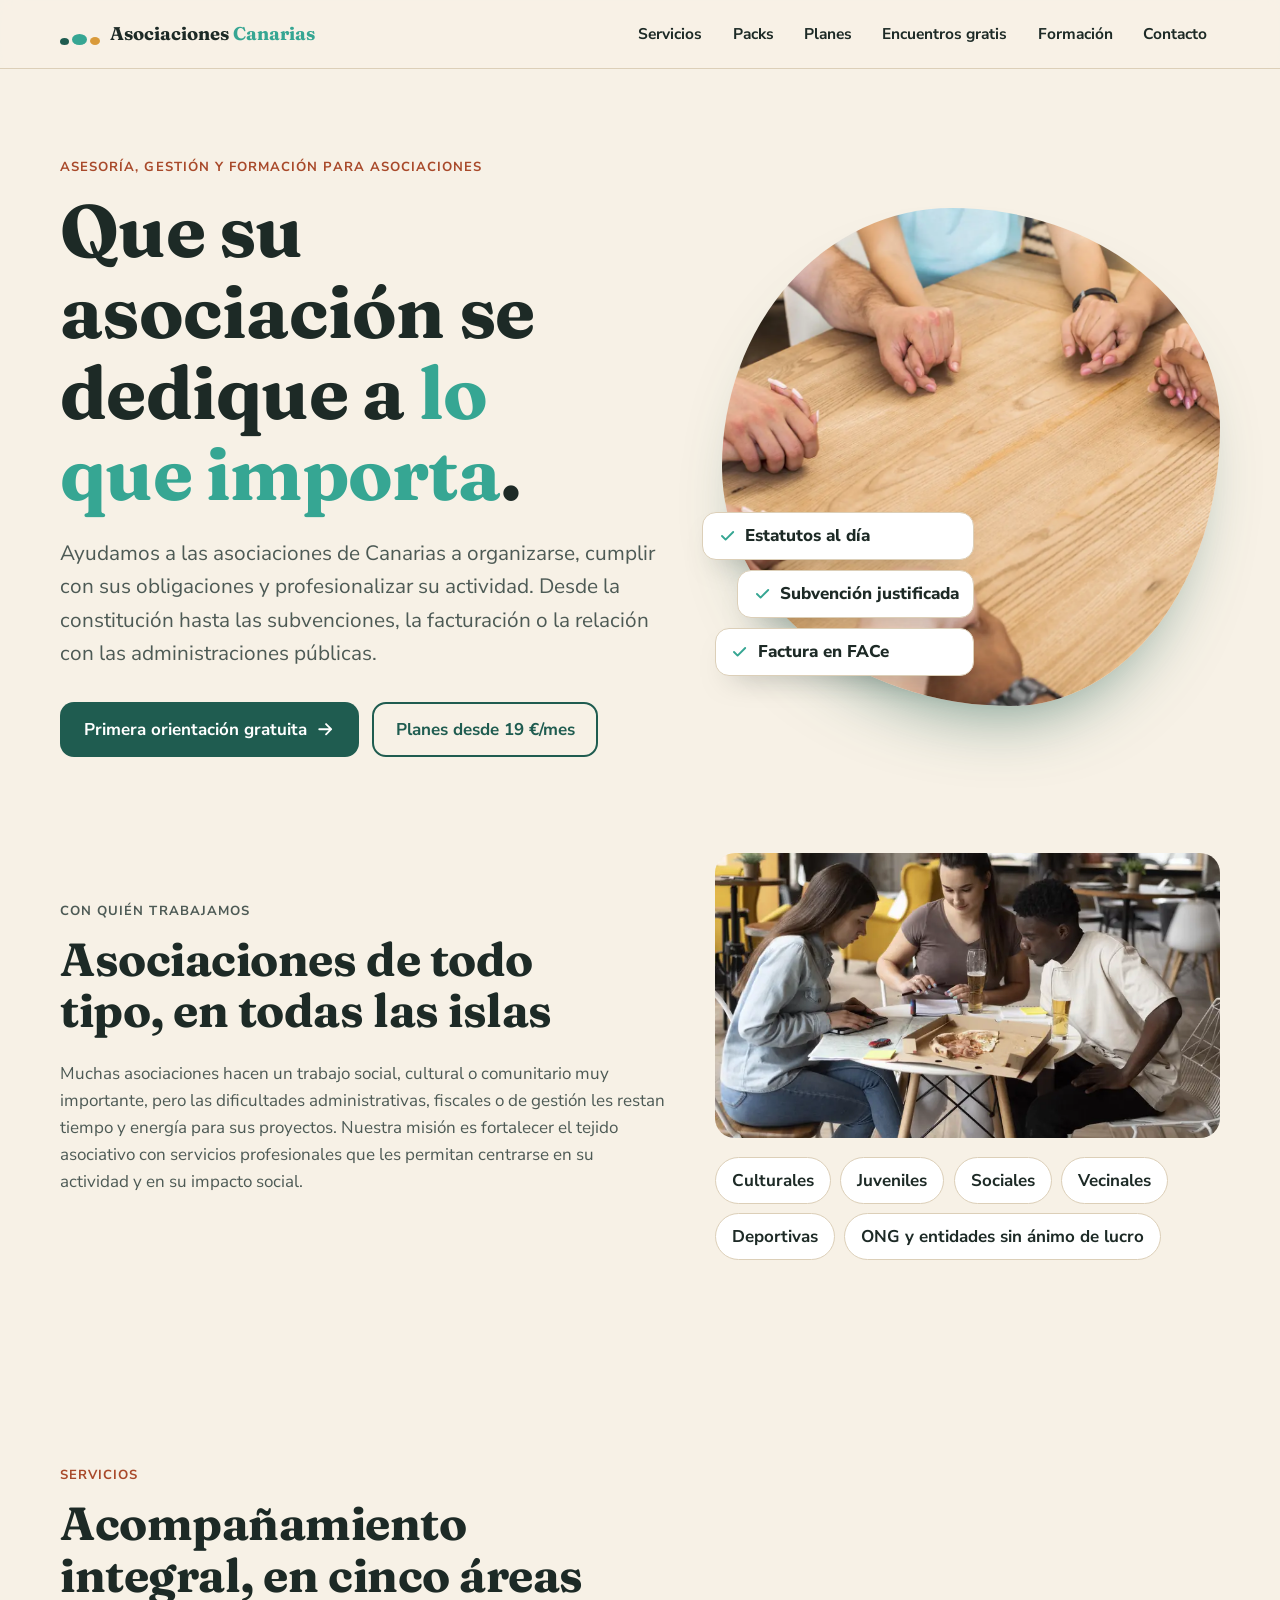
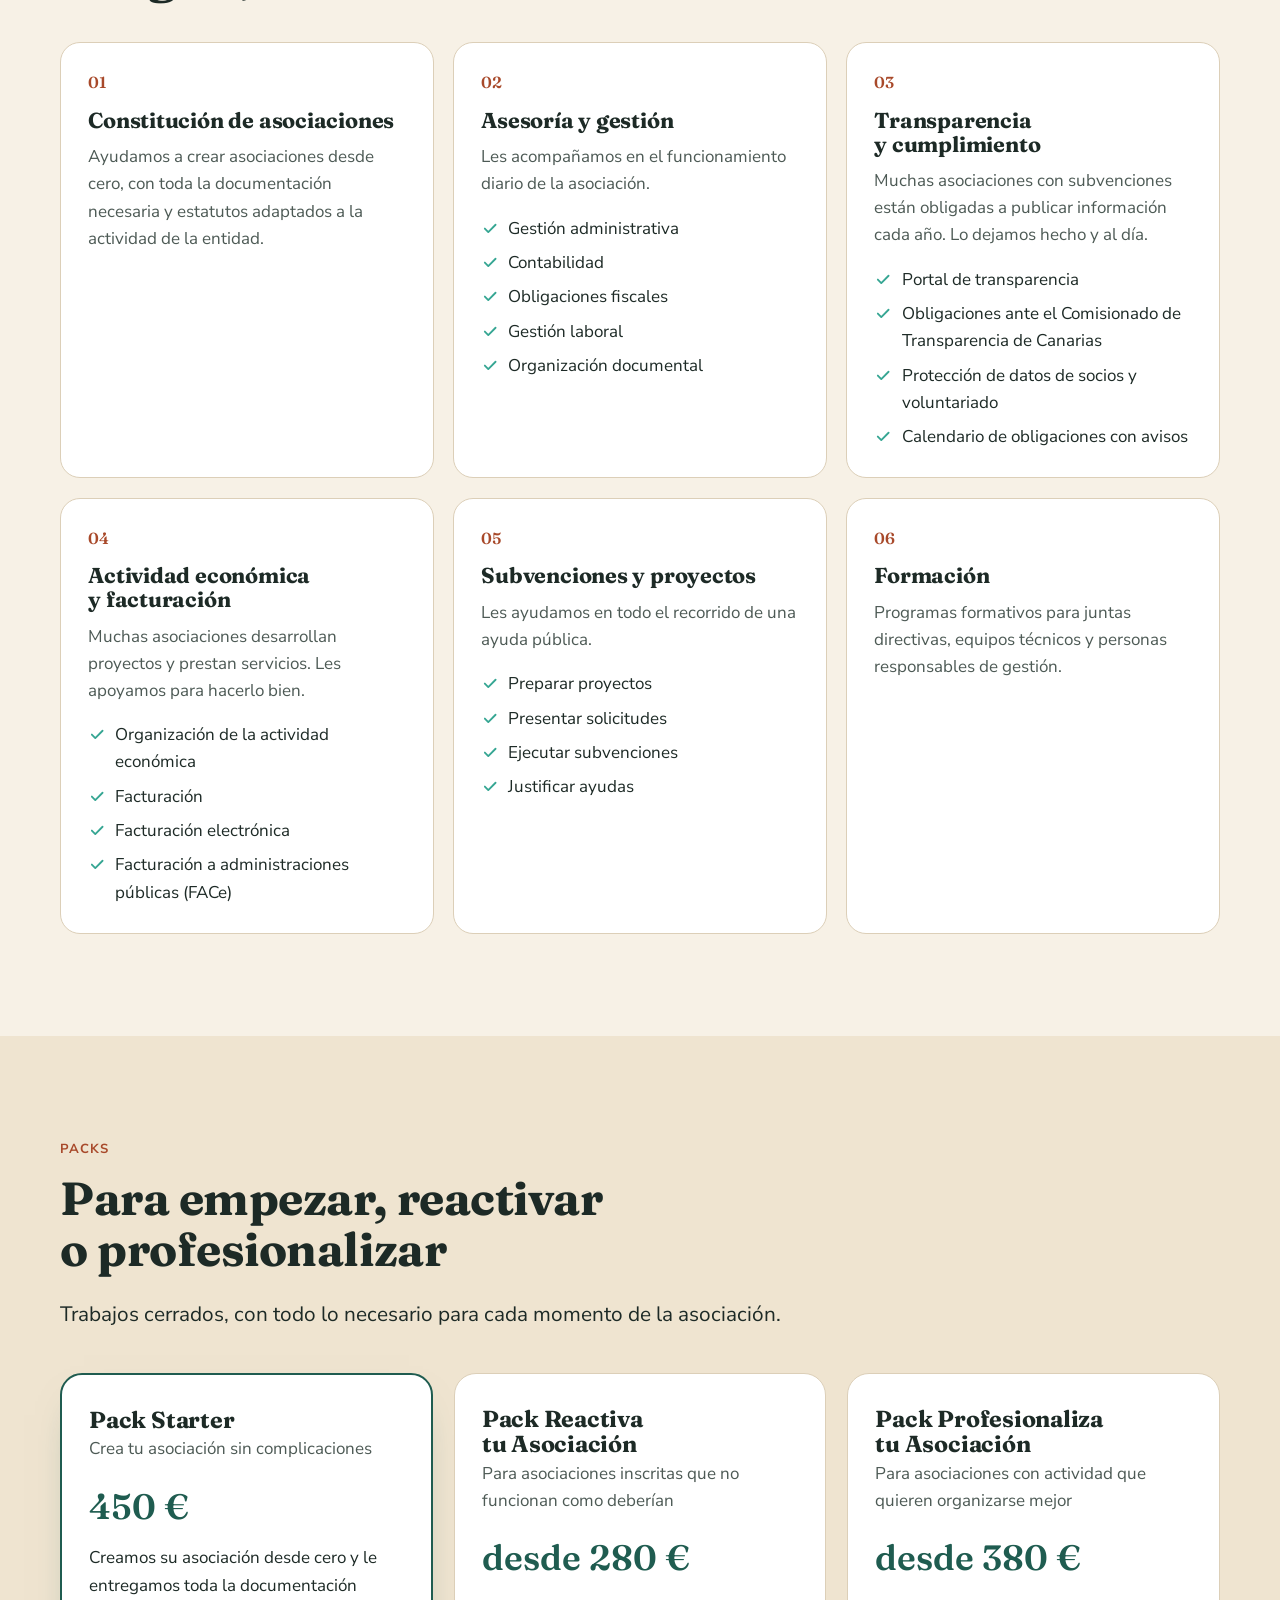
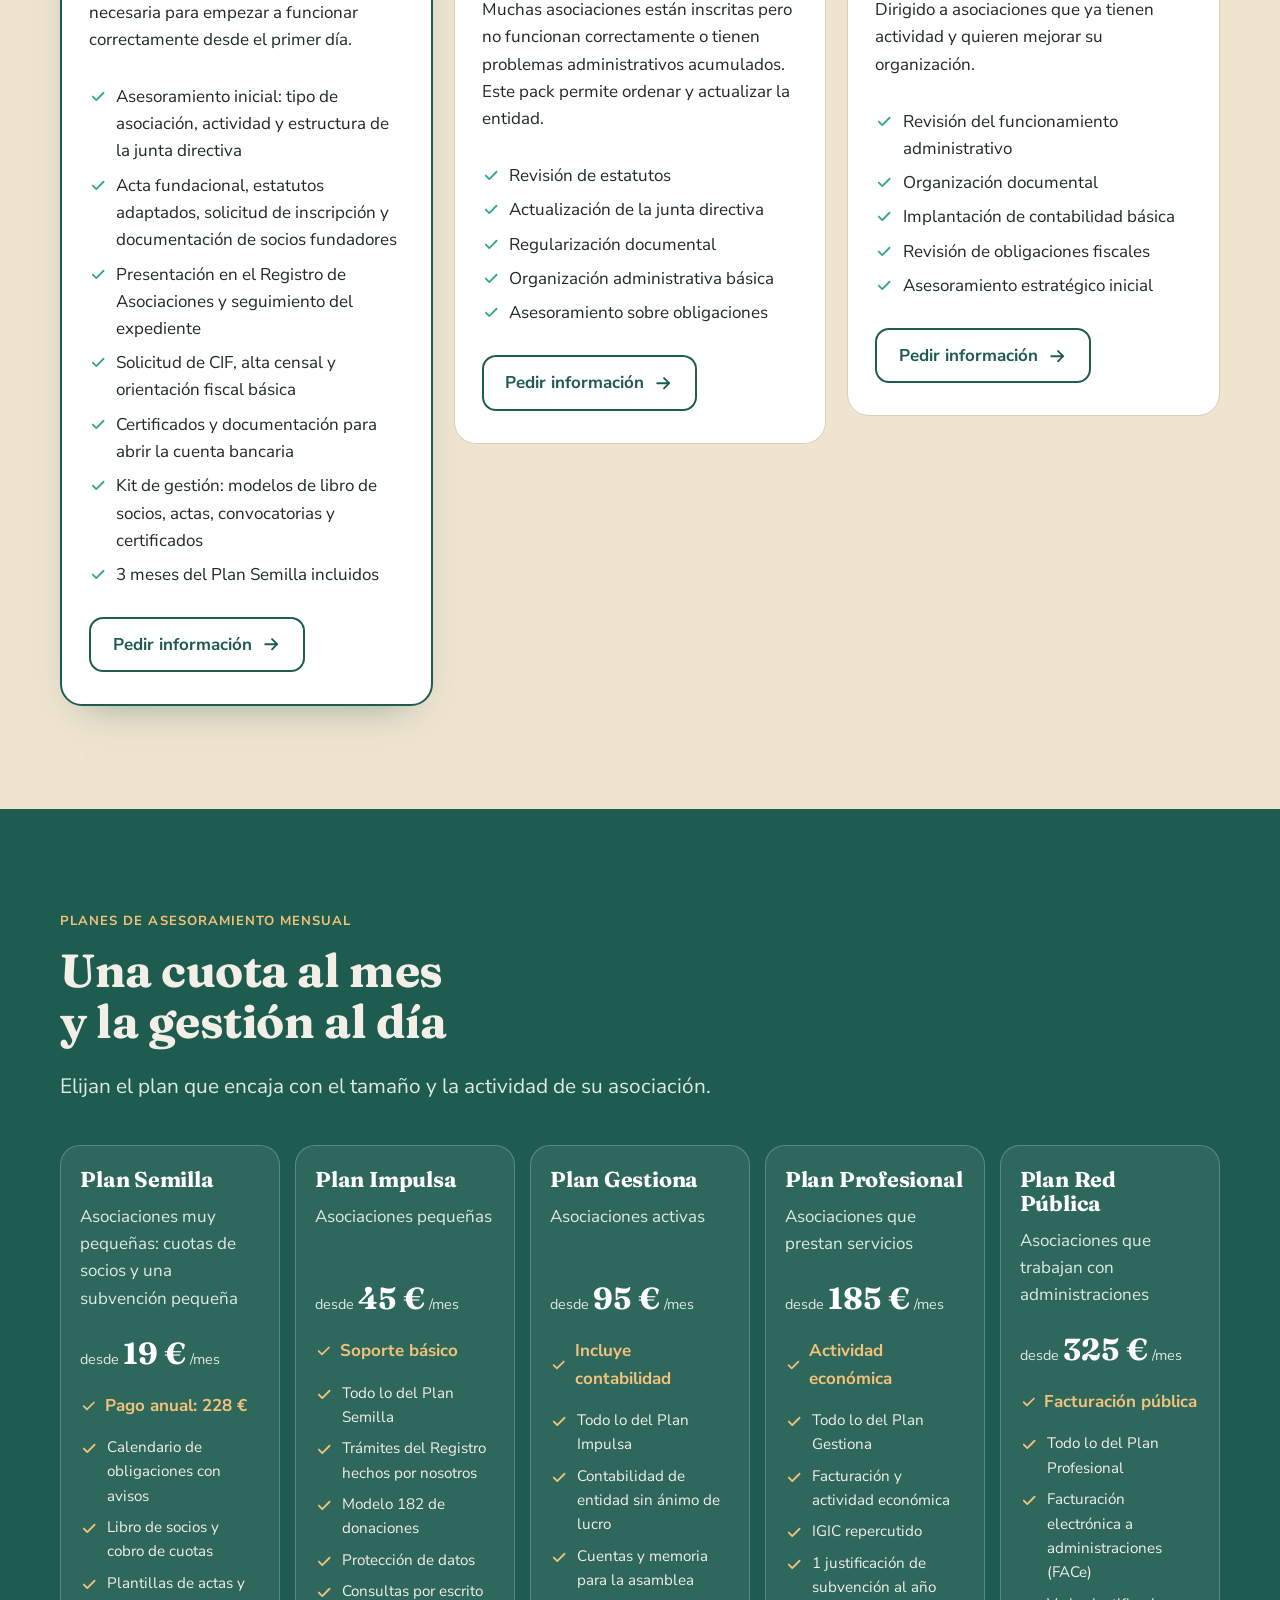
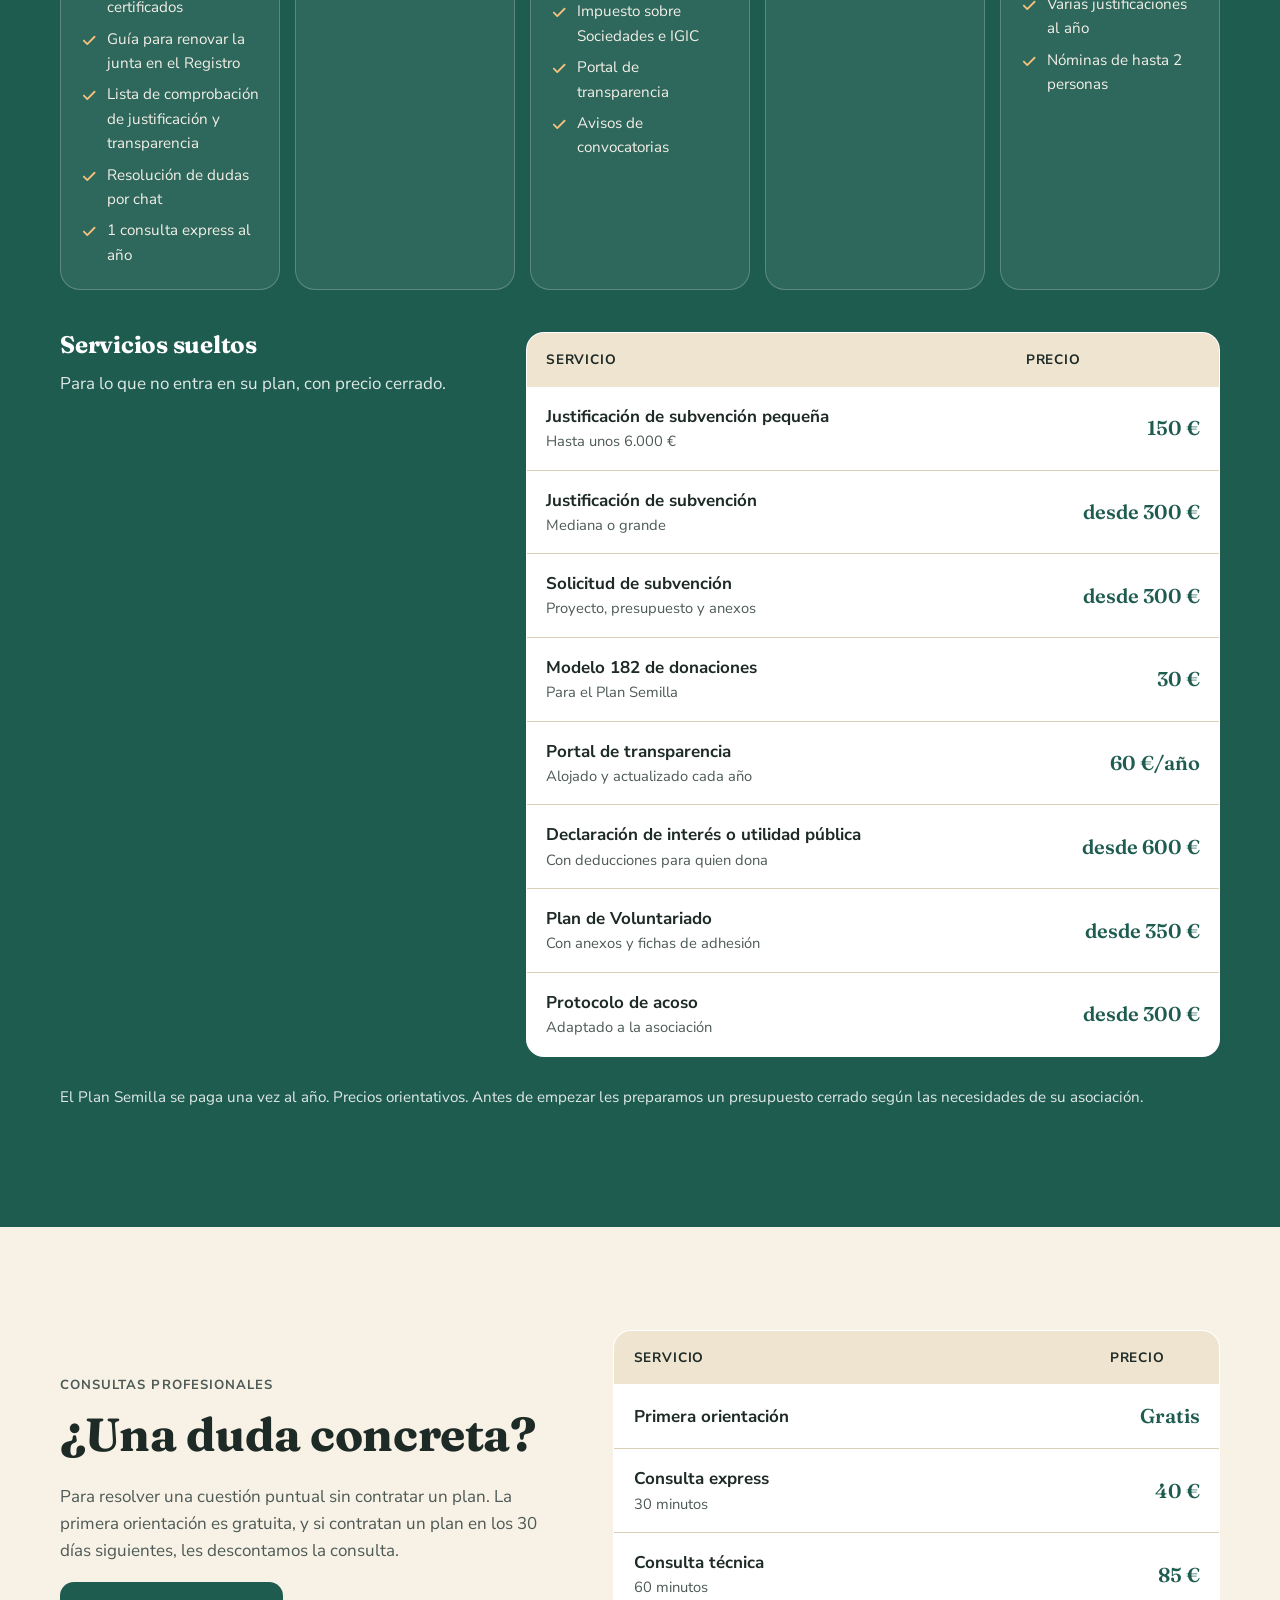
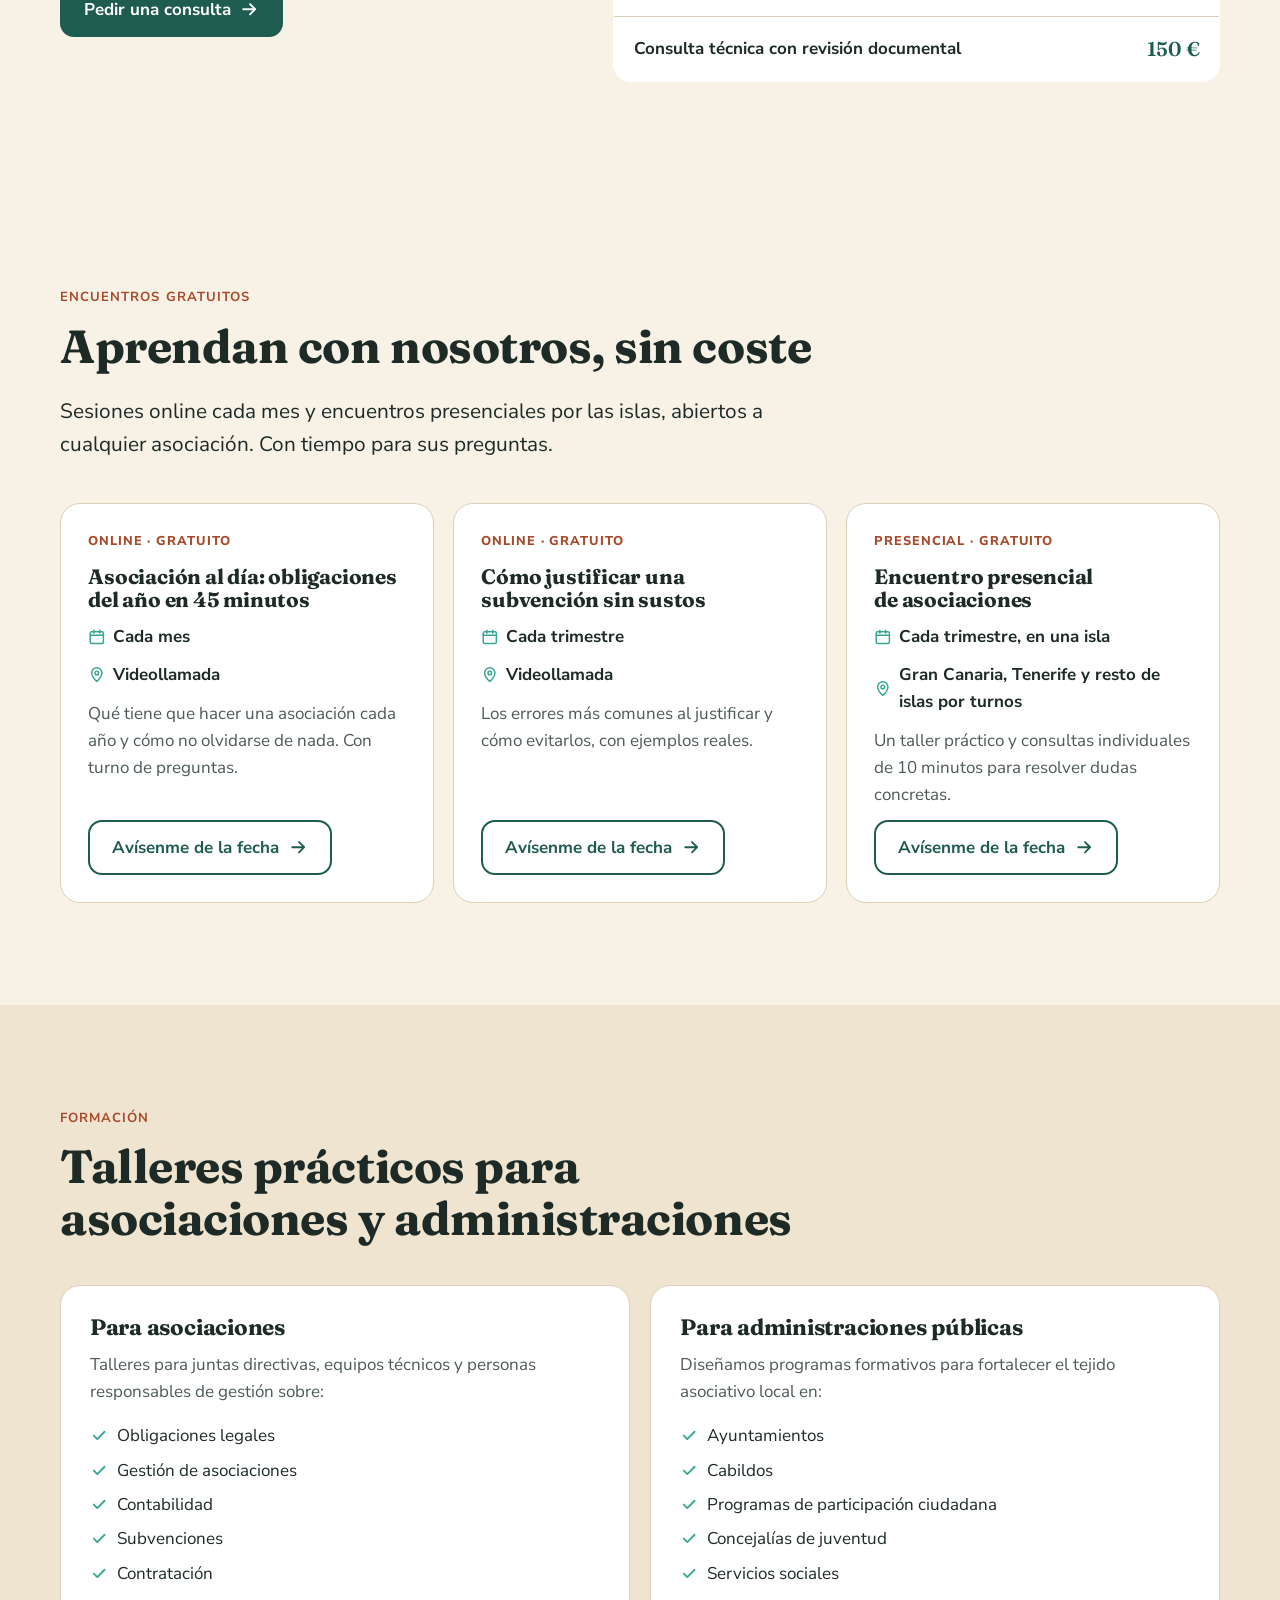
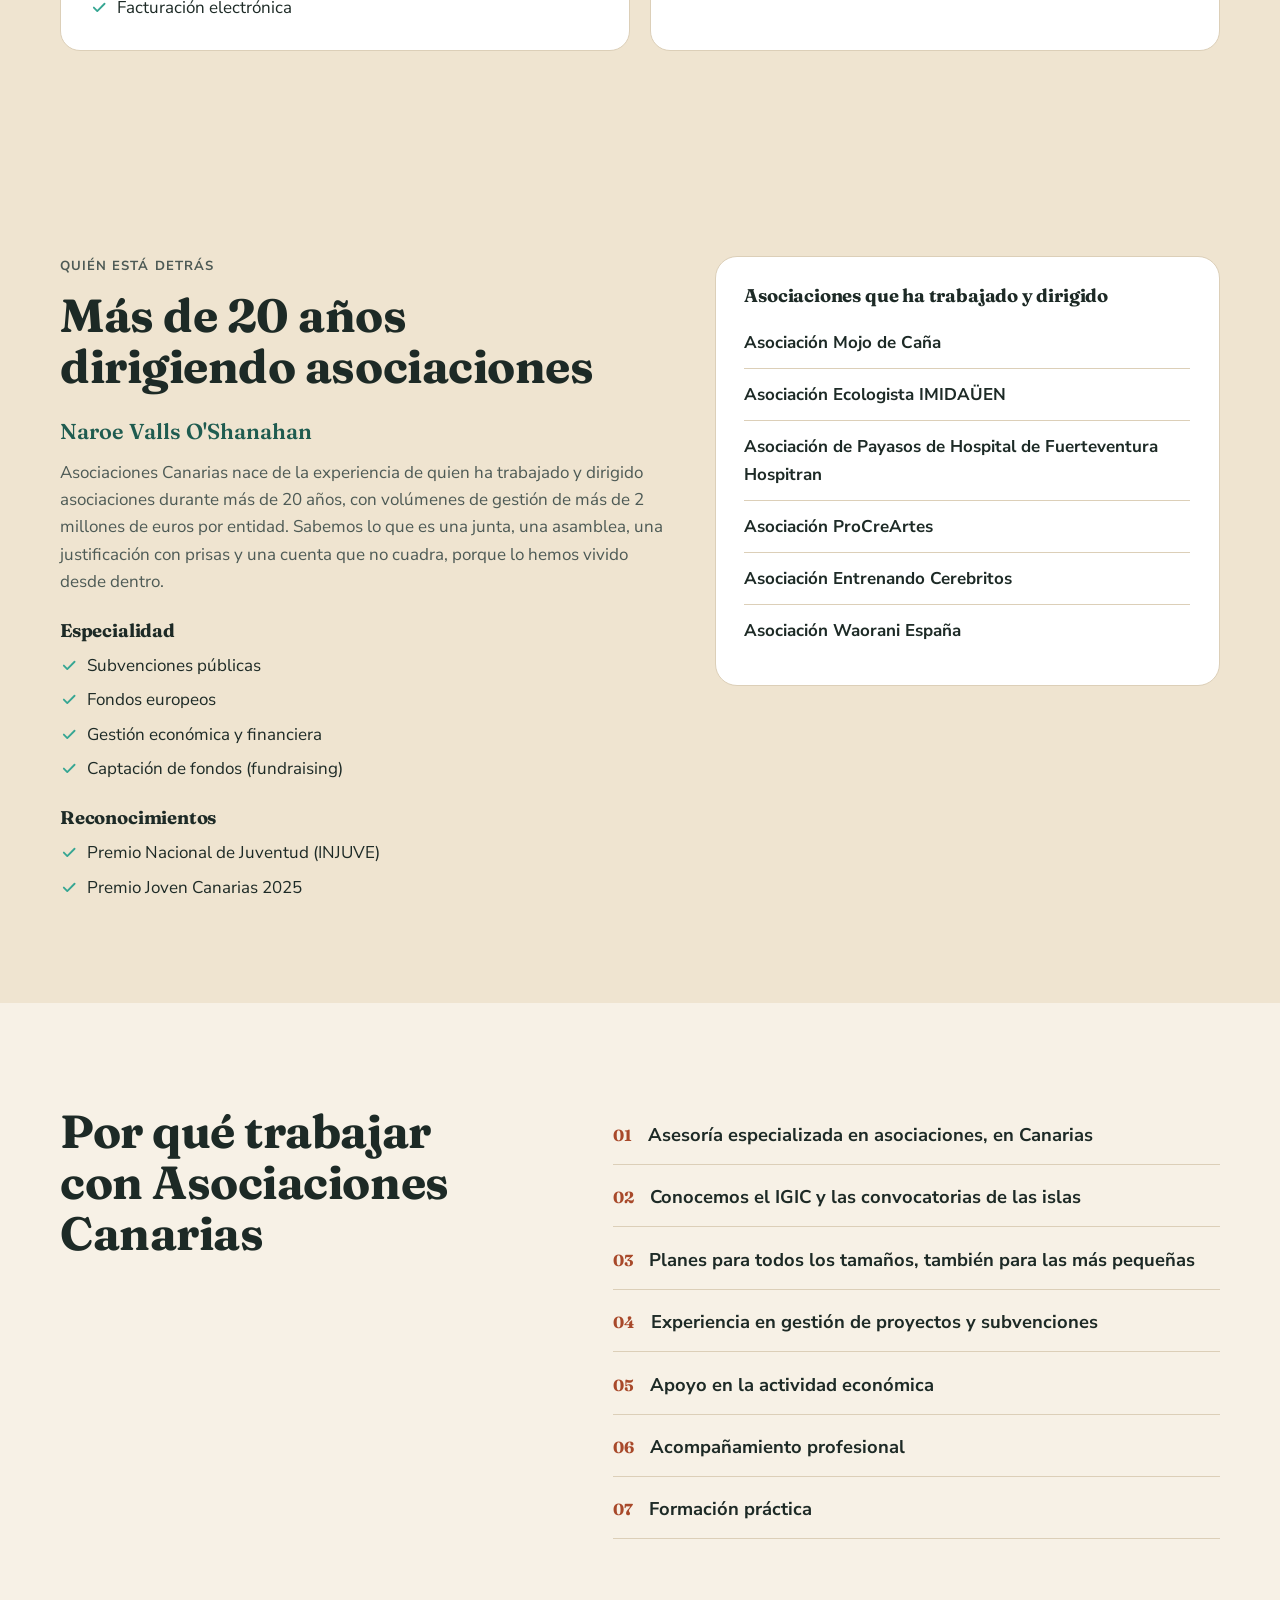
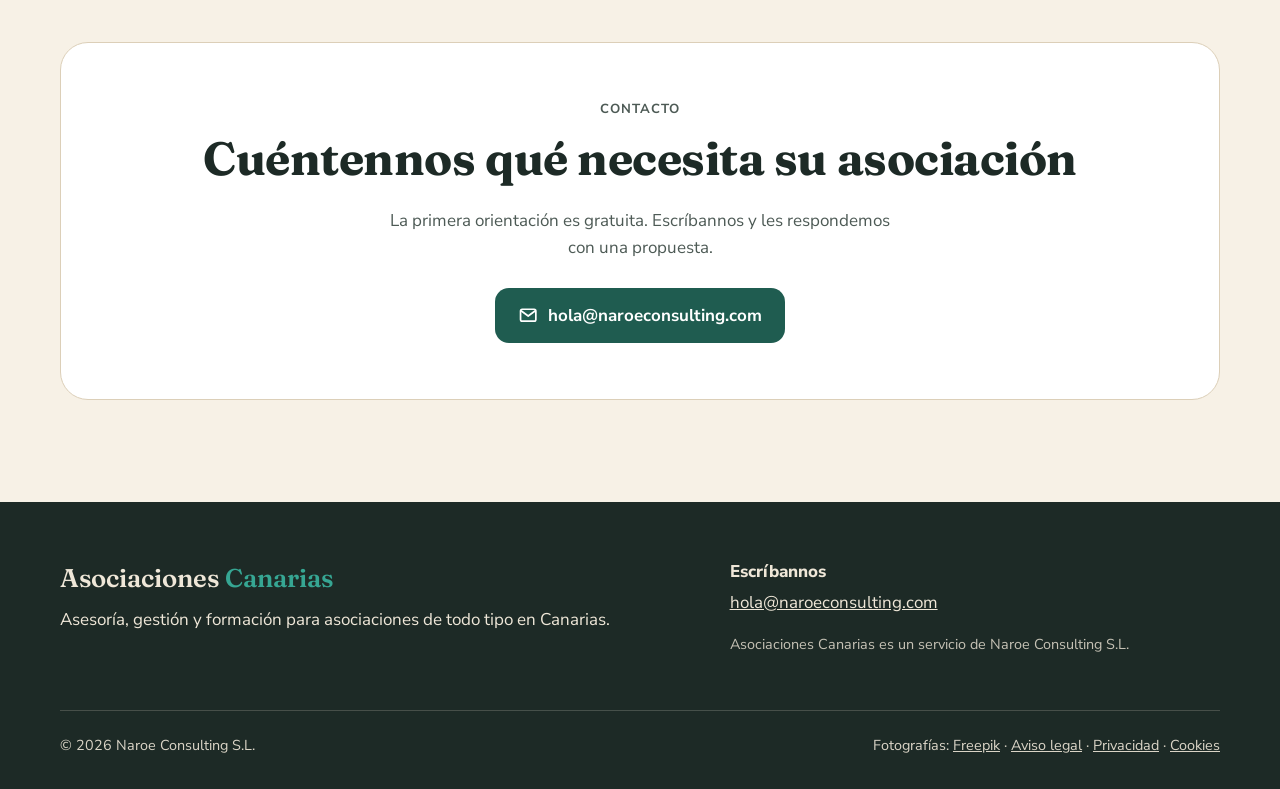
==== commit 4921d388: "Sección «Quién está detrás» con trayectoria y asociaciones dirigidas Datos editables en data/perfil." ====
--- a/index.html
+++ b/index.html
@@ -217,6 +217,17 @@
   </div>
 </section>
 
+<section class="seccion seccion-arena" id="quien" aria-labelledby="t-quien">
+  <div class="contenedor perfil">
+    <div><p class="antetitulo">Quién está detrás</p><h2 id="t-quien">Más de 20 años dirigiendo asociaciones</h2>
+    <p class="perfil-nombre">Naroe Valls O&#x27;Shanahan</p><p>Asociaciones Canarias nace de la experiencia de quien ha trabajado y dirigido asociaciones durante más de 20 años, con volúmenes de gestión de más de 2 millones de euros por entidad. Sabemos lo que es una junta, una asamblea, una justificación con prisas y una cuenta que no cuadra, porque lo hemos vivido desde dentro.</p>
+    <h3>Especialidad</h3><ul class="lista-check"><li><svg viewBox="0 0 24 24" fill="none" stroke="currentColor" stroke-width="2.4" stroke-linecap="round" stroke-linejoin="round" aria-hidden="true"><path d="m5 12.5 4.5 4.5L19 7.5"/></svg><span>Subvenciones públicas</span></li><li><svg viewBox="0 0 24 24" fill="none" stroke="currentColor" stroke-width="2.4" stroke-linecap="round" stroke-linejoin="round" aria-hidden="true"><path d="m5 12.5 4.5 4.5L19 7.5"/></svg><span>Fondos europeos</span></li><li><svg viewBox="0 0 24 24" fill="none" stroke="currentColor" stroke-width="2.4" stroke-linecap="round" stroke-linejoin="round" aria-hidden="true"><path d="m5 12.5 4.5 4.5L19 7.5"/></svg><span>Gestión económica y financiera</span></li><li><svg viewBox="0 0 24 24" fill="none" stroke="currentColor" stroke-width="2.4" stroke-linecap="round" stroke-linejoin="round" aria-hidden="true"><path d="m5 12.5 4.5 4.5L19 7.5"/></svg><span>Captación de fondos (fundraising)</span></li></ul>
+    <h3>Reconocimientos</h3><ul class="lista-check"><li><svg viewBox="0 0 24 24" fill="none" stroke="currentColor" stroke-width="2.4" stroke-linecap="round" stroke-linejoin="round" aria-hidden="true"><path d="m5 12.5 4.5 4.5L19 7.5"/></svg><span>Premio Nacional de Juventud (INJUVE)</span></li><li><svg viewBox="0 0 24 24" fill="none" stroke="currentColor" stroke-width="2.4" stroke-linecap="round" stroke-linejoin="round" aria-hidden="true"><path d="m5 12.5 4.5 4.5L19 7.5"/></svg><span>Premio Joven Canarias 2025</span></li></ul></div>
+    <div class="perfil-entidades"><h3>Asociaciones que ha trabajado y dirigido</h3>
+    <ul><li>Asociación Mojo de Caña</li><li>Asociación Ecologista IMIDAÜEN</li><li>Asociación de Payasos de Hospital de Fuerteventura Hospitran</li><li>Asociación ProCreArtes</li><li>Asociación Entrenando Cerebritos</li><li>Asociación Waorani España</li></ul></div>
+  </div>
+</section>
+
 <section class="seccion" aria-labelledby="t-porque">
   <div class="contenedor porque">
     <h2 id="t-porque">Por qué trabajar con Asociaciones Canarias</h2>
--- a/css/estilos.css
+++ b/css/estilos.css
@@ -219,3 +219,16 @@
 .plan-precio{flex-wrap:wrap;gap:.25rem}
 .plan-precio strong{white-space:nowrap;font-size:1.9rem}
 .plan-precio span{font-size:.9rem}
+
+/* Quién está detrás */
+.perfil{display:grid;grid-template-columns:1.2fr 1fr;gap:3rem;align-items:start}
+.perfil h2{font-size:clamp(1.9rem,4vw,2.9rem)}
+.perfil h3{font-size:1.15rem;margin:1.6rem 0 .7rem}
+.perfil p{color:var(--suave)}
+.perfil-nombre{font-family:var(--letra-titulo);font-size:1.35rem;color:var(--verde)!important;margin-bottom:.6rem}
+.perfil-entidades{background:#fff;border:1px solid var(--linea);border-radius:22px;padding:1.8rem}
+.perfil-entidades h3{margin-top:0}
+.perfil-entidades ul{list-style:none;margin:0;padding:0}
+.perfil-entidades li{padding:.75rem 0;border-bottom:1px solid var(--linea);font-weight:700}
+.perfil-entidades li:last-child{border-bottom:0}
+@media (max-width:860px){.perfil{grid-template-columns:1fr;gap:1.5rem}}
